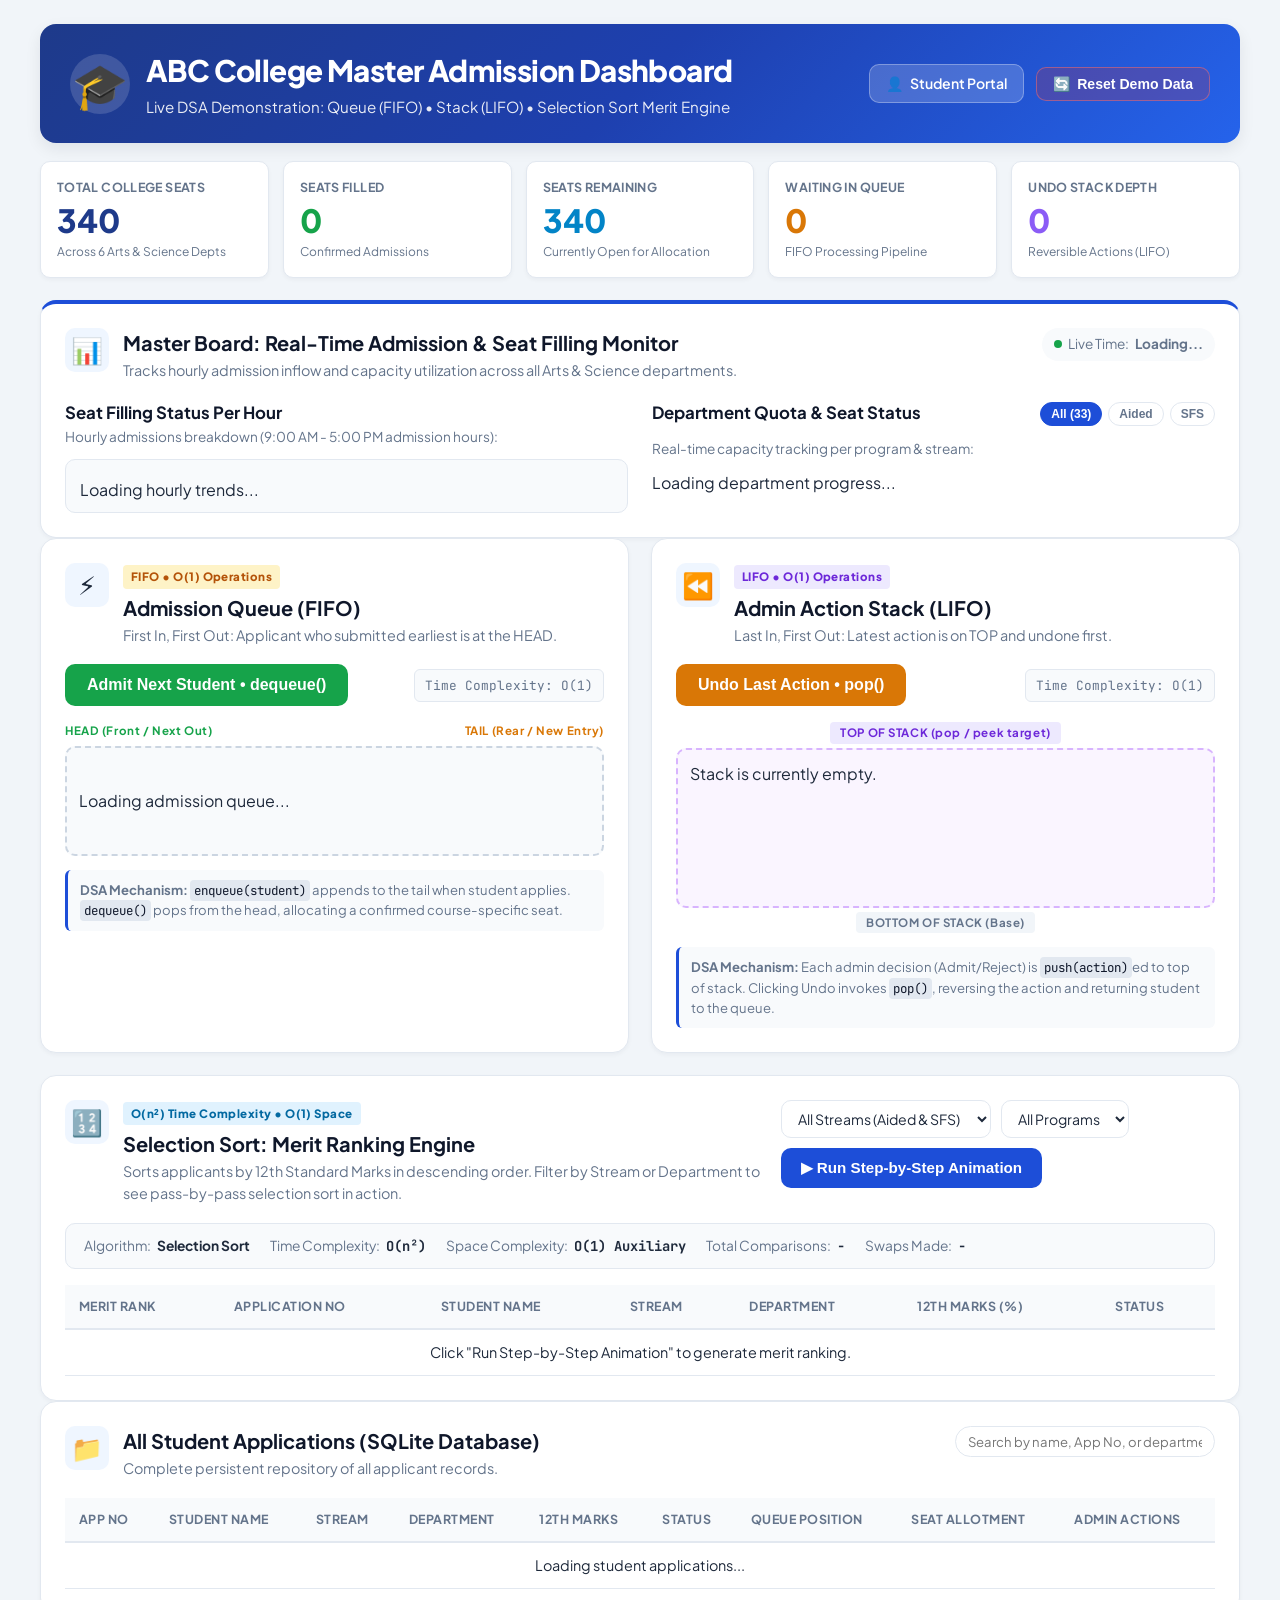
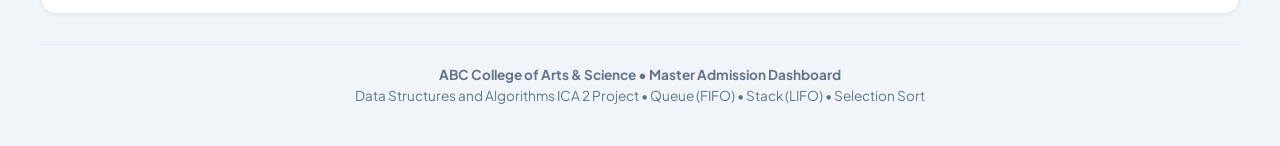
==== templates/admin.html @ ee6e38d6 "Initial commit: ABC College Online Admission System with DSA (Queue, Stack, Selection Sort)" ====
<!DOCTYPE html>
<html lang="en">
<head>
    <meta charset="UTF-8">
    <meta name="viewport" content="width=device-width, initial-scale=1.0">
    <title>ABC College of Arts & Science | Master Admission Dashboard</title>
    <link rel="stylesheet" href="/static/style.css">
    <link rel="preconnect" href="https://fonts.googleapis.com">
    <link rel="preconnect" href="https://fonts.gstatic.com" crossorigin>
    <link href="https://fonts.googleapis.com/css2?family=Plus+Jakarta+Sans:wght@400;500;600;700;800&family=JetBrains+Mono:wght@500;600&display=swap" rel="stylesheet">
</head>
<body>
    <div class="container">
        <!-- Header -->
        <header class="header">
            <div class="header-top">
                <div class="brand">
                    <span class="college-logo">🎓</span>
                    <div>
                        <h1>ABC College Master Admission Dashboard</h1>
                        <p class="subtitle">Live DSA Demonstration: Queue (FIFO) &bull; Stack (LIFO) &bull; Selection Sort Merit Engine</p>
                    </div>
                </div>
                <div class="header-badge-group">
                    <a class="nav-btn" href="/">
                        <span class="icon">👤</span> Student Portal
                    </a>
                    <button class="nav-btn btn-danger-outline" onclick="resetDemoData()">
                        <span class="icon">🔄</span> Reset Demo Data
                    </button>
                </div>
            </div>
        </header>

        <!-- KPI Metric Ribbon -->
        <section class="stats-grid dashboard-stats">
            <div class="stat-box">
                <span class="stat-label">Total College Seats</span>
                <span id="totalSeats" class="stat-number">340</span>
                <span class="stat-sub">Across 6 Arts & Science Depts</span>
            </div>

            <div class="stat-box filled-box">
                <span class="stat-label">Seats Filled</span>
                <span id="filledSeats" class="stat-number">0</span>
                <span class="stat-sub">Confirmed Admissions</span>
            </div>

            <div class="stat-box available-box">
                <span class="stat-label">Seats Remaining</span>
                <span id="availableSeats" class="stat-number">340</span>
                <span class="stat-sub">Currently Open for Allocation</span>
            </div>

            <div class="stat-box queue-box">
                <span class="stat-label">Waiting in Queue</span>
                <span id="queueSize" class="stat-number">0</span>
                <span class="stat-sub">FIFO Processing Pipeline</span>
            </div>

            <div class="stat-box stack-box">
                <span class="stat-label">Undo Stack Depth</span>
                <span id="stackSize" class="stat-number">0</span>
                <span class="stat-sub">Reversible Actions (LIFO)</span>
            </div>
        </section>

        <!-- MASTER BOARD: Real-Time Seat Monitoring -->
        <section class="card wide-card master-board-card">
            <div class="card-header">
                <div class="card-icon">📊</div>
                <div>
                    <h2>Master Board: Real-Time Admission & Seat Filling Monitor</h2>
                    <p class="small-text">
                        Tracks hourly admission inflow and capacity utilization across all Arts & Science departments.
                    </p>
                </div>
                <div class="live-clock">
                    <span class="pulse-dot"></span> Live Time: <strong id="lastUpdated">Loading...</strong>
                </div>
            </div>

            <div class="master-board-grid">
                <!-- Hourly Seat Filling Chart -->
                <div class="master-col">
                    <h3>Seat Filling Status Per Hour</h3>
                    <p class="small-subtext">Hourly admissions breakdown (9:00 AM - 5:00 PM admission hours):</p>
                    <div id="hourlyChart" class="hourly-chart-container">
                        <p class="loading-text">Loading hourly trends...</p>
                    </div>
                </div>

                <!-- Course-wise seat availability breakdown with Stream tabs -->
                <div class="master-col">
                    <div class="master-col-header">
                        <h3>Department Quota & Seat Status</h3>
                        <div class="stream-filter-pills">
                            <button class="pill-btn active" id="adminPillAll" onclick="filterMasterBoardCourses('All')">All (33)</button>
                            <button class="pill-btn" id="adminPillAided" onclick="filterMasterBoardCourses('Aided')">Aided</button>
                            <button class="pill-btn" id="adminPillSFS" onclick="filterMasterBoardCourses('SFS')">SFS</button>
                        </div>
                    </div>
                    <p class="small-subtext">Real-time capacity tracking per program & stream:</p>
                    <div id="courseBreakdown" class="course-progress-list max-h-scroll">
                        <p class="loading-text">Loading department progress...</p>
                    </div>
                </div>
            </div>
        </section>

        <!-- MAIN DSA LAB: Interactive Queue & Stack Panels -->
        <div class="admin-grid">
            <!-- DSA 1: Admission Queue (FIFO) -->
            <section class="card dsa-card queue-container-card">
                <div class="card-header">
                    <div class="card-icon queue-icon">⚡</div>
                    <div>
                        <div class="dsa-badge badge-queue">FIFO &bull; O(1) Operations</div>
                        <h2>Admission Queue (FIFO)</h2>
                        <p class="small-text">First In, First Out: Applicant who submitted earliest is at the HEAD.</p>
                    </div>
                </div>

                <div class="queue-control-bar">
                    <button class="btn btn-success btn-lg" onclick="admitNextStudent()">
                        <span>Admit Next Student &bull; dequeue()</span>
                    </button>
                    <span class="method-call">Time Complexity: O(1)</span>
                </div>

                <!-- Visual Queue Pipeline Diagram -->
                <div class="pipeline-header">
                    <span class="pipeline-tag head-tag">HEAD (Front / Next Out)</span>
                    <span class="pipeline-tag tail-tag">TAIL (Rear / New Entry)</span>
                </div>
                <div id="visualQueue" class="visual-queue-track">
                    <p class="loading-text">Loading admission queue...</p>
                </div>

                <div class="dsa-explainer">
                    <strong>DSA Mechanism:</strong>
                    <code>enqueue(student)</code> appends to the tail when student applies. 
                    <code>dequeue()</code> pops from the head, allocating a confirmed course-specific seat.
                </div>
            </section>

            <!-- DSA 2: Admin Action Stack (LIFO) -->
            <section class="card dsa-card stack-container-card">
                <div class="card-header">
                    <div class="card-icon stack-icon">⏪</div>
                    <div>
                        <div class="dsa-badge badge-stack">LIFO &bull; O(1) Operations</div>
                        <h2>Admin Action Stack (LIFO)</h2>
                        <p class="small-text">Last In, First Out: Latest action is on TOP and undone first.</p>
                    </div>
                </div>

                <div class="queue-control-bar">
                    <button class="btn btn-warning btn-lg" onclick="undoLastAction()">
                        <span>Undo Last Action &bull; pop()</span>
                    </button>
                    <span class="method-call">Time Complexity: O(1)</span>
                </div>

                <!-- Visual Stack Cards Stacked Vertically -->
                <div class="stack-shelf-header">
                    <span class="stack-marker top-marker">TOP OF STACK (pop / peek target)</span>
                </div>
                <div id="visualStack" class="visual-stack-tower">
                    <p class="empty-text">Stack is currently empty.</p>
                </div>
                <div class="stack-shelf-footer">
                    <span class="stack-marker bottom-marker">BOTTOM OF STACK (Base)</span>
                </div>

                <div class="dsa-explainer">
                    <strong>DSA Mechanism:</strong>
                    Each admin decision (Admit/Reject) is <code>push(action)</code>ed to top of stack.
                    Clicking Undo invokes <code>pop()</code>, reversing the action and returning student to the queue.
                </div>
            </section>
        </div>

        <!-- DSA 3: Selection Sort Merit Ranker -->
        <section class="card wide-card dsa-card sort-container-card">
            <div class="card-header">
                <div class="card-icon sort-icon">🔢</div>
                <div class="header-fill">
                    <div class="dsa-badge badge-sort">O(n²) Time Complexity &bull; O(1) Space</div>
                    <h2>Selection Sort: Merit Ranking Engine</h2>
                    <p class="small-text">
                        Sorts applicants by 12th Standard Marks in descending order. Filter by Stream or Department to see pass-by-pass selection sort in action.
                    </p>
                </div>
                <div class="sort-controls">
                    <select id="sortStreamFilter" onchange="handleSortFilterChange()">
                        <option value="All">All Streams (Aided & SFS)</option>
                        <option value="Aided">Government Aided Only</option>
                        <option value="SFS">Self-Financed (SFS) Only</option>
                    </select>
                    <select id="sortDeptFilter" onchange="runSelectionSort(false)">
                        <option value="All">All Programs</option>
                    </select>
                    <button class="btn btn-primary" onclick="runSelectionSort(true)">
                        <span>▶ Run Step-by-Step Animation</span>
                    </button>
                </div>
            </div>

            <!-- Algorithm Metrics Bar -->
            <div class="algo-stats-bar">
                <div class="algo-stat">
                    <span>Algorithm:</span>
                    <strong>Selection Sort</strong>
                </div>
                <div class="algo-stat">
                    <span>Time Complexity:</span>
                    <strong class="font-mono">O(n²)</strong>
                </div>
                <div class="algo-stat">
                    <span>Space Complexity:</span>
                    <strong class="font-mono">O(1) Auxiliary</strong>
                </div>
                <div class="algo-stat">
                    <span>Total Comparisons:</span>
                    <strong id="algoComparisons" class="font-mono">-</strong>
                </div>
                <div class="algo-stat">
                    <span>Swaps Made:</span>
                    <strong id="algoSwaps" class="font-mono">-</strong>
                </div>
            </div>

            <!-- Visual Animation Sandbox -->
            <div id="sortTraceContainer" class="sort-trace-box hidden">
                <div class="trace-header">
                    <div id="tracePassTitle" class="trace-title">Pass 0 / 0</div>
                    <div class="trace-nav">
                        <button class="btn-step" id="btnPrevStep" onclick="stepSort(-1)">◀ Prev Step</button>
                        <button class="btn-step" id="btnPlayPause" onclick="togglePlayTrace()">⏸ Pause</button>
                        <button class="btn-step" id="btnNextStep" onclick="stepSort(1)">Next Step ▶</button>
                    </div>
                </div>
                <p id="traceDescription" class="trace-desc">Initial state</p>
                <div id="sortVisualBars" class="sort-bars-row"></div>
            </div>

            <!-- Merit Ranks Output Table -->
            <div class="merit-table-wrapper">
                <table class="table-modern">
                    <thead>
                        <tr>
                            <th>Merit Rank</th>
                            <th>Application No</th>
                            <th>Student Name</th>
                            <th>Stream</th>
                            <th>Department</th>
                            <th>12th Marks (%)</th>
                            <th>Status</th>
                        </tr>
                    </thead>
                    <tbody id="meritTableBody">
                        <tr>
                            <td colspan="7" class="text-center">Click "Run Step-by-Step Animation" to generate merit ranking.</td>
                        </tr>
                    </tbody>
                </table>
            </div>
        </section>

        <!-- All Student Applications Database Table -->
        <section class="card wide-card">
            <div class="card-header">
                <div class="card-icon">📁</div>
                <div>
                    <h2>All Student Applications (SQLite Database)</h2>
                    <p class="small-text">Complete persistent repository of all applicant records.</p>
                </div>
                <div class="table-search-bar">
                    <input type="text" id="tableSearchInput" placeholder="Search by name, App No, or department..." oninput="filterStudentTable()">
                </div>
            </div>

            <div class="table-container">
                <table class="table-modern">
                    <thead>
                        <tr>
                            <th>App No</th>
                            <th>Student Name</th>
                            <th>Stream</th>
                            <th>Department</th>
                            <th>12th Marks</th>
                            <th>Status</th>
                            <th>Queue Position</th>
                            <th>Seat Allotment</th>
                            <th>Admin Actions</th>
                        </tr>
                    </thead>
                    <tbody id="studentTable">
                        <tr>
                            <td colspan="9" class="text-center">Loading student applications...</td>
                        </tr>
                    </tbody>
                </table>
            </div>
        </section>

        <footer class="footer">
            <p><strong>ABC College of Arts & Science &bull; Master Admission Dashboard</strong></p>
            <p>Data Structures and Algorithms ICA 2 Project &bull; Queue (FIFO) &bull; Stack (LIFO) &bull; Selection Sort</p>
        </footer>
    </div>

    <!-- Dashboard Scripts -->
    <script>
        let currentTraceSteps = [];
        let currentStepIndex = 0;
        let tracePlayTimer = null;
        let allAdminCourses = [];
        let allStudentsList = [];
        let currentMasterStream = 'All';

        document.addEventListener("DOMContentLoaded", () => {
            refreshAll();
            setInterval(refreshAll, 10000);
        });

        async function refreshAll() {
            await loadDashboard();
            await loadStudents();
        }

        async function loadDashboard() {
            try {
                const res = await fetch("/api/dashboard");
                const data = await res.json();
                if (!data.success) return;

                document.getElementById("totalSeats").textContent = data.total_seats;
                document.getElementById("filledSeats").textContent = data.filled_seats;
                document.getElementById("availableSeats").textContent = data.available_seats;
                document.getElementById("queueSize").textContent = data.queue_size;
                document.getElementById("stackSize").textContent = data.stack_size;
                document.getElementById("lastUpdated").textContent = data.time;

                allAdminCourses = data.courses;
                populateAdminSortCourses();
                renderHourlyChart(data.hourly_stats);
                renderCourseBreakdown(data.courses);
                renderVisualQueue(data.queue_items);
                renderVisualStack(data.recent_actions);
            } catch (err) {
                console.error("Dashboard error:", err);
            }
        }

        function populateAdminSortCourses() {
            const streamVal = document.getElementById("sortStreamFilter").value;
            const deptSelect = document.getElementById("sortDeptFilter");
            const currentSelected = deptSelect.value;

            let filtered = allAdminCourses;
            if (streamVal !== "All") {
                filtered = allAdminCourses.filter(c => c.stream === streamVal);
            }

            let html = '<option value="All">All Programs in ' + (streamVal === 'All' ? 'College' : streamVal) + '</option>';
            filtered.forEach(c => {
                html += `<option value="${c.name}">${c.name} (${c.stream})</option>`;
            });
            deptSelect.innerHTML = html;
            if (currentSelected && filtered.some(c => c.name === currentSelected)) {
                deptSelect.value = currentSelected;
            }
        }

        function handleSortFilterChange() {
            populateAdminSortCourses();
            runSelectionSort(false);
        }

        function filterMasterBoardCourses(stream) {
            currentMasterStream = stream;
            document.querySelectorAll(".stream-filter-pills .pill-btn").forEach(btn => btn.classList.remove("active"));
            if (stream === 'All') document.getElementById("adminPillAll").classList.add("active");
            if (stream === 'Aided') document.getElementById("adminPillAided").classList.add("active");
            if (stream === 'SFS') document.getElementById("adminPillSFS").classList.add("active");

            renderCourseBreakdown(allAdminCourses);
        }

        function renderHourlyChart(hourlyStats) {
            const container = document.getElementById("hourlyChart");
            if (!container) return;

            if (!hourlyStats || hourlyStats.length === 0) {
                container.innerHTML = `<p class="empty-text">No admission activity recorded yet today.</p>`;
                return;
            }

            const maxVal = Math.max(...hourlyStats.map(h => h.count), 5);

            container.innerHTML = `
                <div class="hourly-bars-group">
                    ${hourlyStats.map(h => {
                        const pct = Math.max(8, (h.count / maxVal) * 100);
                        return `
                            <div class="hourly-bar-col">
                                <span class="bar-count">${h.count}</span>
                                <div class="bar-track">
                                    <div class="bar-fill" style="height: ${pct}%;"></div>
                                </div>
                                <span class="bar-label">${h.hour}</span>
                            </div>
                        `;
                    }).join("")}
                </div>
            `;
        }

        function renderCourseBreakdown(courses) {
            const container = document.getElementById("courseBreakdown");
            if (!container || !courses) return;

            let filtered = courses;
            if (currentMasterStream !== 'All') {
                filtered = courses.filter(c => c.stream === currentMasterStream);
            }

            container.innerHTML = filtered.map(c => `
                <div class="course-progress-item">
                    <div class="cp-title-row">
                        <span class="cp-name">
                            <span class="stream-tag stream-${c.stream.toLowerCase()}">${c.stream}</span>
                            <strong>${c.name}</strong> 
                            <small class="text-muted">(${c.category})</small>
                        </span>
                        <span class="cp-seats"><strong>${c.filled_seats}</strong> / ${c.total_seats} filled (${c.available_seats} remaining)</span>
                    </div>
                    <div class="cp-bar-track">
                        <div class="cp-bar-fill" style="width: ${c.fill_percentage}%;"></div>
                    </div>
                </div>
            `).join("");
        }

        function renderVisualQueue(queueItems) {
            const container = document.getElementById("visualQueue");
            if (!container) return;

            if (!queueItems || queueItems.length === 0) {
                container.innerHTML = `
                    <div class="queue-empty-box">
                        <span class="icon">✨</span>
                        <p>Admission Queue is empty! All submitted applications have been processed.</p>
                    </div>
                `;
                return;
            }

            container.innerHTML = queueItems.map((s, idx) => {
                const isHead = idx === 0;
                return `
                    <div class="queue-node ${isHead ? 'is-head-node' : ''}">
                        ${isHead ? '<div class="head-marker">NEXT OUT</div>' : ''}
                        <div class="q-pos">#${idx + 1}</div>
                        <div class="q-info">
                            <span class="app-code">${s.app_no || ('ID #' + s.id)}</span>
                            <strong>${s.name}</strong>
                            <small><span class="stream-tag stream-${(s.stream || 'aided').toLowerCase()}">${s.stream || 'Aided'}</span> ${s.department}</small>
                            <span class="q-marks">${s.marks}%</span>
                        </div>
                    </div>
                `;
            }).join("");
        }

        function renderVisualStack(stackActions) {
            const container = document.getElementById("visualStack");
            if (!container) return;

            if (!stackActions || stackActions.length === 0) {
                container.innerHTML = `<p class="empty-text">No actions in the stack yet. Admissions or rejections will appear here.</p>`;
                return;
            }

            container.innerHTML = stackActions.map((act, idx) => {
                const isTop = idx === 0;
                return `
                    <div class="stack-plate ${act.type.toLowerCase()} ${isTop ? 'is-top-plate' : ''}">
                        ${isTop ? '<span class="top-tag">TOP</span>' : ''}
                        <div class="plate-main">
                            <span class="plate-type badge badge-${act.type === 'ADMIT' ? 'admitted' : 'rejected'}">${act.type}</span>
                            <div>
                                <strong>${act.student_name || 'Student #' + act.student_id}</strong>
                                <small class="text-muted">(${act.app_no || '#' + act.student_id})</small>
                            </div>
                            ${act.seat_number ? `<span class="plate-seat">Seat ${act.seat_number}</span>` : ''}
                        </div>
                        <small class="plate-time">${act.timestamp}</small>
                    </div>
                `;
            }).join("");
        }

        async function loadStudents() {
            try {
                const res = await fetch("/api/students");
                const data = await res.json();
                if (data.success) {
                    allStudentsList = data.students;
                    renderStudentTableRows(allStudentsList);
                }
            } catch (err) {
                console.error("Load students error:", err);
            }
        }

        function renderStudentTableRows(students) {
            const tableBody = document.getElementById("studentTable");
            if (!students || students.length === 0) {
                tableBody.innerHTML = `<tr><td colspan="9" class="text-center">No student applications found.</td></tr>`;
                return;
            }

            tableBody.innerHTML = students.map(s => `
                <tr>
                    <td><strong class="font-mono">${s.app_no || ('#' + s.id)}</strong></td>
                    <td><strong>${s.name}</strong></td>
                    <td><span class="stream-tag stream-${(s.stream || 'aided').toLowerCase()}">${s.stream || 'Aided'}</span></td>
                    <td>${s.department}</td>
                    <td><strong class="marks-text">${s.marks}%</strong></td>
                    <td><span class="badge badge-${s.status}">${s.status.toUpperCase()}</span></td>
                    <td>${s.status === 'pending' ? '#' + s.queue_position : '-'}</td>
                    <td>${s.seat_number ? '<span class="seat-badge">' + s.seat_number + '</span>' : '<span class="text-muted">-</span>'}</td>
                    <td>
                        ${s.status === 'pending' ? `
                            <button class="btn-action btn-danger" onclick="rejectStudent(${s.id})">Reject</button>
                        ` : `<span class="text-muted">Processed</span>`}
                    </td>
                </tr>
            `).join("");
        }

        function filterStudentTable() {
            const term = document.getElementById("tableSearchInput").value.trim().toLowerCase();
            if (!term) {
                renderStudentTableRows(allStudentsList);
                return;
            }
            const filtered = allStudentsList.filter(s => 
                (s.name && s.name.toLowerCase().includes(term)) ||
                (s.app_no && s.app_no.toLowerCase().includes(term)) ||
                (s.department && s.department.toLowerCase().includes(term)) ||
                (s.stream && s.stream.toLowerCase().includes(term))
            );
            renderStudentTableRows(filtered);
        }

        async function admitNextStudent() {
            try {
                const res = await fetch("/api/admit-next", { method: "POST" });
                const result = await res.json();

                if (result.success) {
                    alert(`✅ ${result.message}\nAllotted Seat Number: ${result.seat_number}`);
                    refreshAll();
                } else {
                    alert(`⚠️ ${result.error}`);
                }
            } catch (err) {
                alert("Could not process admission.");
            }
        }

        async function rejectStudent(studentId) {
            if (!confirm(`Are you sure you want to reject Application #${studentId}? This action can be undone via Stack pop().`)) return;

            try {
                const res = await fetch(`/api/reject/${studentId}`, { method: "POST" });
                const result = await res.json();

                if (result.success) {
                    alert(result.message);
                    refreshAll();
                } else {
                    alert(result.error);
                }
            } catch (err) {
                alert("Error rejecting student.");
            }
        }

        async function undoLastAction() {
            try {
                const res = await fetch("/api/undo", { method: "POST" });
                const result = await res.json();

                if (result.success) {
                    alert(`↩️ ${result.message}`);
                    refreshAll();
                } else {
                    alert(`⚠️ ${result.error}`);
                }
            } catch (err) {
                alert("Error executing undo.");
            }
        }

        // Selection Sort Merit Ranking Execution with Stream + Dept filter
        async function runSelectionSort(startAnimation) {
            const streamVal = document.getElementById("sortStreamFilter").value;
            const deptVal = document.getElementById("sortDeptFilter").value;
            const container = document.getElementById("sortTraceContainer");
            
            try {
                const url = `/api/merit-sort?department=${encodeURIComponent(deptVal)}&stream=${encodeURIComponent(streamVal)}`;
                const res = await fetch(url);
                const data = await res.json();

                if (!data.success) return;

                document.getElementById("algoComparisons").textContent = data.total_comparisons;
                document.getElementById("algoSwaps").textContent = data.total_swaps;

                // Render Final Merit Table
                const meritTbody = document.getElementById("meritTableBody");
                meritTbody.innerHTML = data.sorted_students.map(s => `
                    <tr class="merit-row">
                        <td><span class="merit-badge">Rank #${s.merit_rank}</span></td>
                        <td><span class="font-mono">${s.app_no || ('#' + s.id)}</span></td>
                        <td><strong>${s.name}</strong></td>
                        <td><span class="stream-tag stream-${(s.stream || 'aided').toLowerCase()}">${s.stream || 'Aided'}</span></td>
                        <td>${s.department}</td>
                        <td><strong class="marks-text">${s.marks}%</strong></td>
                        <td><span class="badge badge-${s.status}">${s.status.toUpperCase()}</span></td>
                    </tr>
                `).join("");

                if (startAnimation && data.trace_steps.length > 0) {
                    container.classList.remove("hidden");
                    currentTraceSteps = data.trace_steps;
                    currentStepIndex = 0;
                    renderStep(currentStepIndex);
                    startPlayTrace();
                }
            } catch (err) {
                console.error("Sort error:", err);
            }
        }

        function renderStep(idx) {
            if (idx < 0 || idx >= currentTraceSteps.length) return;
            const step = currentTraceSteps[idx];

            document.getElementById("tracePassTitle").textContent = `Pass ${step.pass_num} (Step ${idx + 1} of ${currentTraceSteps.length})`;
            document.getElementById("traceDescription").textContent = step.description;

            const barsBox = document.getElementById("sortVisualBars");
            barsBox.innerHTML = step.array_state.map((s, itemIdx) => {
                let barClass = "";
                if (itemIdx === step.selected_index) barClass = "bar-selected";
                else if (itemIdx === step.compared_index) barClass = "bar-comparing";
                else if (itemIdx < step.pass_num - 1) barClass = "bar-sorted";

                return `
                    <div class="sort-bar-card ${barClass}">
                        <div class="bar-mark-val">${s.marks}%</div>
                        <div class="bar-stem" style="height: ${Math.max(20, (s.marks / 100) * 80)}px;"></div>
                        <div class="bar-name">${s.name.split(" ")[0]}</div>
                        <div class="bar-rank-tag">#${itemIdx + 1}</div>
                    </div>
                `;
            }).join("");
        }

        function stepSort(delta) {
            stopPlayTrace();
            const nextIdx = currentStepIndex + delta;
            if (nextIdx >= 0 && nextIdx < currentTraceSteps.length) {
                currentStepIndex = nextIdx;
                renderStep(currentStepIndex);
            }
        }

        function togglePlayTrace() {
            if (tracePlayTimer) {
                stopPlayTrace();
            } else {
                startPlayTrace();
            }
        }

        function startPlayTrace() {
            const btn = document.getElementById("btnPlayPause");
            btn.textContent = "⏸ Pause";
            clearInterval(tracePlayTimer);
            tracePlayTimer = setInterval(() => {
                if (currentStepIndex < currentTraceSteps.length - 1) {
                    currentStepIndex++;
                    renderStep(currentStepIndex);
                } else {
                    stopPlayTrace();
                }
            }, 1200);
        }

        function stopPlayTrace() {
            clearInterval(tracePlayTimer);
            tracePlayTimer = null;
            const btn = document.getElementById("btnPlayPause");
            if (btn) btn.textContent = "▶ Play";
        }

        async function resetDemoData() {
            if (!confirm("Reset database to initial demo state with fresh applicants and empty stack?")) return;
            try {
                const res = await fetch("/api/reset-demo", { method: "POST" });
                const data = await res.json();
                if (data.success) {
                    alert("Database reset successfully!");
                    refreshAll();
                    runSelectionSort(false);
                }
            } catch (err) {
                alert("Reset error.");
            }
        }

        // Initialize sort table without animation
        runSelectionSort(false);
    </script>
</body>
</html>
---- static/style.css ----
/* ==========================================================================
   ABC COLLEGE OF ARTS & SCIENCE - DSA ONLINE ADMISSION SYSTEM STYLES
   ========================================================================== */

:root {
    --primary: #1d4ed8;
    --primary-dark: #1e3a8a;
    --primary-light: #eff6ff;
    --primary-border: #bfdbfe;
    --accent: #0284c7;
    --success: #16a34a;
    --success-bg: #dcfce7;
    --warning: #d97706;
    --warning-bg: #fef3c7;
    --danger: #dc2626;
    --danger-bg: #fee2e2;
    --neutral-dark: #0f172a;
    --neutral-text: #1e293b;
    --neutral-muted: #64748b;
    --neutral-bg: #f8fafc;
    --card-bg: #ffffff;
    --border-color: #e2e8f0;
    --radius-sm: 6px;
    --radius-md: 10px;
    --radius-lg: 16px;
    --shadow-sm: 0 2px 4px rgba(15, 23, 42, 0.04);
    --shadow-md: 0 6px 16px rgba(15, 23, 42, 0.08);
    --shadow-lg: 0 12px 28px rgba(15, 23, 42, 0.12);
}

* {
    box-sizing: border-box;
    margin: 0;
    padding: 0;
}

body {
    font-family: 'Plus Jakarta Sans', system-ui, -apple-system, BlinkMacSystemFont, 'Segoe UI', Roboto, sans-serif;
    background-color: #f1f5f9;
    color: var(--neutral-text);
    line-height: 1.5;
    -webkit-font-smoothing: antialiased;
}

.container {
    width: min(1200px, 94%);
    margin: 0 auto;
    padding: 24px 0 40px;
}

/* Typography & Utilities */
.font-mono {
    font-family: 'JetBrains Mono', monospace;
}

.text-center {
    text-align: center;
}

.text-muted {
    color: var(--neutral-muted);
}

.hidden {
    display: none !important;
}

.small-text {
    color: var(--neutral-muted);
    font-size: 0.9rem;
    margin-top: 2px;
}

.small-subtext {
    color: var(--neutral-muted);
    font-size: 0.85rem;
    margin-bottom: 12px;
}

.req {
    color: var(--danger);
}

/* Header */
.header {
    background: linear-gradient(135deg, #1e3a8a 0%, #1e40af 50%, #2563eb 100%);
    color: white;
    border-radius: var(--radius-lg);
    padding: 24px 30px;
    margin-bottom: 18px;
    box-shadow: var(--shadow-md);
}

.header-top {
    display: flex;
    justify-content: space-between;
    align-items: center;
    flex-wrap: wrap;
    gap: 16px;
}

.brand {
    display: flex;
    align-items: center;
    gap: 16px;
}

.college-logo {
    font-size: 2.8rem;
    background: rgba(255, 255, 255, 0.15);
    border-radius: 50%;
    width: 60px;
    height: 60px;
    display: flex;
    align-items: center;
    justify-content: center;
}

.header h1 {
    font-size: clamp(1.4rem, 2.5vw, 1.85rem);
    font-weight: 800;
    letter-spacing: -0.02em;
    margin-bottom: 4px;
}

.subtitle {
    opacity: 0.9;
    font-size: 0.95rem;
}

.header-badge-group {
    display: flex;
    align-items: center;
    gap: 12px;
}

.nav-btn {
    display: inline-flex;
    align-items: center;
    gap: 6px;
    background: rgba(255, 255, 255, 0.18);
    color: white;
    padding: 8px 16px;
    border-radius: var(--radius-md);
    font-weight: 600;
    font-size: 0.88rem;
    text-decoration: none;
    border: 1px solid rgba(255, 255, 255, 0.3);
    transition: all 0.2s;
    cursor: pointer;
}

.nav-btn:hover {
    background: rgba(255, 255, 255, 0.28);
    transform: translateY(-1px);
}

.btn-danger-outline {
    background: rgba(220, 38, 38, 0.2);
    border-color: rgba(248, 113, 113, 0.5);
}

.btn-danger-outline:hover {
    background: rgba(220, 38, 38, 0.4);
}

/* DSA Architecture Banner Ribbon */
.dsa-ribbon {
    display: grid;
    grid-template-columns: repeat(auto-fit, minmax(280px, 1fr));
    gap: 12px;
    margin-bottom: 24px;
}

.ribbon-pill {
    background: white;
    padding: 10px 16px;
    border-radius: var(--radius-md);
    box-shadow: var(--shadow-sm);
    display: flex;
    align-items: center;
    gap: 10px;
    font-size: 0.86rem;
    color: var(--neutral-text);
    border-left: 4px solid var(--primary);
}

.dsa-tag {
    font-size: 0.72rem;
    font-weight: 800;
    background: var(--primary-light);
    color: var(--primary);
    padding: 3px 8px;
    border-radius: 4px;
    letter-spacing: 0.04em;
}

/* Grids */
.student-grid,
.admin-grid {
    display: grid;
    grid-template-columns: repeat(2, minmax(0, 1fr));
    gap: 22px;
    margin-bottom: 22px;
}

.card {
    background: var(--card-bg);
    border-radius: var(--radius-lg);
    padding: 24px;
    box-shadow: var(--shadow-sm);
    border: 1px solid var(--border-color);
}

.wide-card {
    grid-column: 1 / -1;
}

.card-header {
    display: flex;
    align-items: flex-start;
    gap: 14px;
    margin-bottom: 18px;
}

.card-icon {
    font-size: 1.6rem;
    background: var(--primary-light);
    width: 44px;
    height: 44px;
    border-radius: var(--radius-md);
    display: flex;
    align-items: center;
    justify-content: center;
    flex-shrink: 0;
}

.card-header h2 {
    font-size: 1.25rem;
    font-weight: 700;
    color: var(--neutral-dark);
}

/* Stats Ribbon */
.dashboard-stats {
    display: grid;
    grid-template-columns: repeat(5, minmax(0, 1fr));
    gap: 14px;
    margin-bottom: 22px;
}

.stat-box {
    background: white;
    border-radius: var(--radius-md);
    padding: 16px;
    border: 1px solid var(--border-color);
    box-shadow: var(--shadow-sm);
    display: flex;
    flex-direction: column;
}

.stat-label {
    font-size: 0.78rem;
    font-weight: 700;
    text-transform: uppercase;
    color: var(--neutral-muted);
    letter-spacing: 0.03em;
}

.stat-number {
    font-size: 2rem;
    font-weight: 800;
    color: var(--primary-dark);
    line-height: 1.2;
    margin: 4px 0;
}

.stat-sub {
    font-size: 0.75rem;
    color: var(--neutral-muted);
}

.filled-box .stat-number { color: var(--success); }
.available-box .stat-number { color: var(--accent); }
.queue-box .stat-number { color: var(--warning); }
.stack-box .stat-number { color: #8b5cf6; }

/* Master Board */
.master-board-card {
    background: #ffffff;
    border-top: 4px solid var(--primary);
}

.live-clock {
    margin-left: auto;
    font-size: 0.85rem;
    color: var(--neutral-muted);
    background: var(--neutral-bg);
    padding: 6px 12px;
    border-radius: 20px;
    display: flex;
    align-items: center;
    gap: 6px;
}

.pulse-dot {
    width: 8px;
    height: 8px;
    background: var(--success);
    border-radius: 50%;
    animation: pulse 1.8s infinite;
}

@keyframes pulse {
    0% { transform: scale(0.95); box-shadow: 0 0 0 0 rgba(22, 163, 74, 0.7); }
    70% { transform: scale(1); box-shadow: 0 0 0 8px rgba(22, 163, 74, 0); }
    100% { transform: scale(0.95); box-shadow: 0 0 0 0 rgba(22, 163, 74, 0); }
}

.master-board-grid {
    display: grid;
    grid-template-columns: 1fr 1fr;
    gap: 24px;
    margin-top: 10px;
}

.master-col h3 {
    font-size: 1.05rem;
    font-weight: 700;
    color: var(--neutral-dark);
    margin-bottom: 2px;
}

/* Hourly Admissions Chart */
.hourly-chart-container {
    background: var(--neutral-bg);
    border-radius: var(--radius-md);
    padding: 18px 14px 10px;
    border: 1px solid var(--border-color);
}

.hourly-bars-group {
    display: flex;
    justify-content: space-between;
    align-items: flex-end;
    height: 140px;
    gap: 6px;
    padding-top: 20px;
}

.hourly-bar-col {
    display: flex;
    flex-direction: column;
    align-items: center;
    flex: 1;
    height: 100%;
    justify-content: flex-end;
}

.bar-count {
    font-size: 0.75rem;
    font-weight: 700;
    color: var(--primary-dark);
    margin-bottom: 4px;
}

.bar-track {
    width: 100%;
    max-width: 28px;
    height: 90px;
    background: #e2e8f0;
    border-radius: 4px 4px 0 0;
    display: flex;
    align-items: flex-end;
}

.bar-fill {
    width: 100%;
    background: linear-gradient(180deg, #3b82f6 0%, #1d4ed8 100%);
    border-radius: 4px 4px 0 0;
    transition: height 0.5s ease;
}

.bar-label {
    font-size: 0.72rem;
    color: var(--neutral-muted);
    margin-top: 6px;
    font-weight: 500;
}

/* Department Quota Progress Bars */
.course-progress-list {
    display: flex;
    flex-direction: column;
    gap: 12px;
}

.course-progress-item {
    background: var(--neutral-bg);
    padding: 10px 14px;
    border-radius: var(--radius-sm);
    border: 1px solid var(--border-color);
}

.cp-title-row {
    display: flex;
    justify-content: space-between;
    font-size: 0.88rem;
    margin-bottom: 6px;
}

.cp-name {
    font-weight: 600;
    color: var(--neutral-dark);
}

.cp-seats {
    font-size: 0.82rem;
    color: var(--neutral-muted);
}

.cp-bar-track {
    height: 7px;
    background: #e2e8f0;
    border-radius: 10px;
    overflow: hidden;
}

.cp-bar-fill {
    height: 100%;
    background: linear-gradient(90deg, #10b981, #059669);
    border-radius: 10px;
    transition: width 0.4s ease;
}

/* DSA Visualizer Cards */
.dsa-badge {
    display: inline-block;
    font-size: 0.72rem;
    font-weight: 800;
    padding: 3px 8px;
    border-radius: 4px;
    margin-bottom: 4px;
    letter-spacing: 0.04em;
}

.badge-queue {
    background: #fef3c7;
    color: #b45309;
}

.badge-stack {
    background: #ede9fe;
    color: #6d28d9;
}

.badge-sort {
    background: #e0f2fe;
    color: #0369a1;
}

.queue-control-bar {
    display: flex;
    align-items: center;
    justify-content: space-between;
    margin-bottom: 16px;
    flex-wrap: wrap;
    gap: 10px;
}

.method-call {
    font-size: 0.8rem;
    font-family: 'JetBrains Mono', monospace;
    color: var(--neutral-muted);
    background: var(--neutral-bg);
    padding: 6px 10px;
    border-radius: var(--radius-sm);
    border: 1px solid var(--border-color);
}

/* Visual Queue Pipeline (FIFO) */
.pipeline-header {
    display: flex;
    justify-content: space-between;
    font-size: 0.72rem;
    font-weight: 700;
    letter-spacing: 0.05em;
    margin-bottom: 6px;
}

.head-tag {
    color: var(--success);
}

.tail-tag {
    color: var(--warning);
}

.visual-queue-track {
    display: flex;
    gap: 10px;
    padding: 16px 12px;
    background: #f8fafc;
    border: 2px dashed #cbd5e1;
    border-radius: var(--radius-md);
    min-height: 110px;
    overflow-x: auto;
    align-items: center;
}

.queue-node {
    background: white;
    border: 1px solid #cbd5e1;
    border-radius: var(--radius-md);
    padding: 10px 14px;
    min-width: 140px;
    box-shadow: var(--shadow-sm);
    position: relative;
    flex-shrink: 0;
    border-left: 4px solid #3b82f6;
    animation: slideIn 0.3s ease;
}

.queue-node.is-head-node {
    border-left: 4px solid var(--success);
    background: #f0fdf4;
}

.head-marker {
    position: absolute;
    top: -9px;
    left: 8px;
    background: var(--success);
    color: white;
    font-size: 0.62rem;
    font-weight: 800;
    padding: 1px 6px;
    border-radius: 4px;
}

.q-pos {
    font-size: 0.75rem;
    font-weight: 700;
    color: var(--neutral-muted);
}

.q-info strong {
    display: block;
    font-size: 0.88rem;
    color: var(--neutral-dark);
    white-space: nowrap;
}

.q-info small {
    display: block;
    color: var(--neutral-muted);
    font-size: 0.76rem;
    white-space: nowrap;
}

.q-marks {
    display: inline-block;
    margin-top: 4px;
    font-size: 0.75rem;
    font-weight: 700;
    color: var(--primary);
    background: var(--primary-light);
    padding: 1px 6px;
    border-radius: 4px;
}

.queue-empty-box {
    width: 100%;
    text-align: center;
    color: var(--neutral-muted);
    font-size: 0.88rem;
}

.queue-empty-box .icon {
    font-size: 1.5rem;
    display: block;
    margin-bottom: 4px;
}

/* Visual Stack Tower (LIFO) */
.stack-shelf-header,
.stack-shelf-footer {
    display: flex;
    justify-content: center;
    margin: 4px 0;
}

.stack-marker {
    font-size: 0.72rem;
    font-weight: 700;
    letter-spacing: 0.05em;
    padding: 2px 10px;
    border-radius: 4px;
}

.top-marker {
    background: #ede9fe;
    color: #6d28d9;
}

.bottom-marker {
    background: #f1f5f9;
    color: var(--neutral-muted);
}

.visual-stack-tower {
    display: flex;
    flex-direction: column;
    gap: 8px;
    padding: 12px;
    background: #faf5ff;
    border: 2px dashed #d8b4fe;
    border-radius: var(--radius-md);
    min-height: 160px;
    max-height: 250px;
    overflow-y: auto;
}

.stack-plate {
    background: white;
    border-radius: var(--radius-sm);
    padding: 8px 12px;
    display: flex;
    justify-content: space-between;
    align-items: center;
    box-shadow: var(--shadow-sm);
    border-left: 4px solid #8b5cf6;
    animation: dropDown 0.3s ease;
    position: relative;
}

.stack-plate.is-top-plate {
    border-left: 4px solid #6d28d9;
    box-shadow: 0 0 0 2px #c4b5fd;
}

.top-tag {
    position: absolute;
    top: -8px;
    right: 12px;
    background: #6d28d9;
    color: white;
    font-size: 0.62rem;
    font-weight: 800;
    padding: 1px 6px;
    border-radius: 4px;
}

.plate-main {
    display: flex;
    align-items: center;
    gap: 8px;
    font-size: 0.85rem;
}

.plate-seat {
    font-size: 0.75rem;
    font-weight: 700;
    color: var(--success);
    background: var(--success-bg);
    padding: 1px 6px;
    border-radius: 4px;
}

.plate-time {
    font-size: 0.72rem;
    color: var(--neutral-muted);
}

.dsa-explainer {
    margin-top: 14px;
    font-size: 0.82rem;
    color: var(--neutral-muted);
    background: var(--neutral-bg);
    padding: 10px 12px;
    border-radius: var(--radius-sm);
    border-left: 3px solid var(--primary);
}

.dsa-explainer code {
    background: #e2e8f0;
    padding: 2px 4px;
    border-radius: 4px;
    color: var(--neutral-dark);
    font-family: 'JetBrains Mono', monospace;
    font-size: 0.78rem;
}

/* DSA 3: Selection Sort Sandbox */
.sort-controls {
    display: flex;
    align-items: center;
    gap: 10px;
    margin-left: auto;
    flex-wrap: wrap;
}

.sort-controls select {
    width: auto;
    padding: 8px 12px;
    font-size: 0.88rem;
}

.algo-stats-bar {
    display: flex;
    background: var(--neutral-bg);
    border: 1px solid var(--border-color);
    border-radius: var(--radius-md);
    padding: 12px 18px;
    margin-bottom: 16px;
    flex-wrap: wrap;
    gap: 20px;
}

.algo-stat {
    display: flex;
    align-items: center;
    gap: 6px;
    font-size: 0.86rem;
}

.algo-stat span {
    color: var(--neutral-muted);
}

.sort-trace-box {
    background: #0f172a;
    color: white;
    border-radius: var(--radius-md);
    padding: 18px;
    margin-bottom: 20px;
}

.trace-header {
    display: flex;
    justify-content: space-between;
    align-items: center;
    margin-bottom: 10px;
}

.trace-title {
    font-size: 1rem;
    font-weight: 700;
    color: #38bdf8;
    font-family: 'JetBrains Mono', monospace;
}

.trace-nav {
    display: flex;
    gap: 8px;
}

.btn-step {
    background: #334155;
    color: white;
    border: none;
    padding: 5px 12px;
    border-radius: var(--radius-sm);
    font-size: 0.8rem;
    font-weight: 600;
    cursor: pointer;
    transition: background 0.2s;
}

.btn-step:hover {
    background: #475569;
}

.trace-desc {
    font-size: 0.88rem;
    color: #94a3b8;
    margin-bottom: 16px;
    min-height: 22px;
}

.sort-bars-row {
    display: flex;
    align-items: flex-end;
    gap: 12px;
    min-height: 120px;
    overflow-x: auto;
    padding: 10px 4px;
}

.sort-bar-card {
    display: flex;
    flex-direction: column;
    align-items: center;
    flex: 1;
    min-width: 60px;
    transition: all 0.3s ease;
}

.bar-mark-val {
    font-size: 0.75rem;
    font-weight: 700;
    font-family: 'JetBrains Mono', monospace;
    margin-bottom: 4px;
    color: #e2e8f0;
}

.bar-stem {
    width: 32px;
    background: #475569;
    border-radius: 4px 4px 0 0;
    transition: height 0.4s ease, background-color 0.3s ease;
}

.bar-name {
    font-size: 0.72rem;
    margin-top: 6px;
    color: #94a3b8;
    white-space: nowrap;
}

.bar-rank-tag {
    font-size: 0.65rem;
    color: #64748b;
    font-family: 'JetBrains Mono', monospace;
}

/* Sort Bar States */
.sort-bar-card.bar-selected .bar-stem {
    background: #38bdf8 !important;
    box-shadow: 0 0 10px rgba(56, 189, 248, 0.7);
}
.sort-bar-card.bar-selected .bar-mark-val {
    color: #38bdf8;
}

.sort-bar-card.bar-comparing .bar-stem {
    background: #f59e0b !important;
}

.sort-bar-card.bar-sorted .bar-stem {
    background: #22c55e !important;
}

/* Forms & Inputs */
.form-row {
    display: grid;
    grid-template-columns: 1fr 1fr;
    gap: 14px;
}

.form-group {
    margin-bottom: 14px;
}

label {
    display: block;
    font-weight: 600;
    font-size: 0.88rem;
    margin-bottom: 5px;
    color: var(--neutral-dark);
}

input,
select {
    width: 100%;
    border: 1px solid var(--border-color);
    border-radius: var(--radius-md);
    padding: 10px 14px;
    font-size: 0.95rem;
    color: var(--neutral-text);
    background: white;
    font-family: inherit;
    transition: border-color 0.2s, box-shadow 0.2s;
}

input:focus,
select:focus {
    outline: none;
    border-color: var(--primary);
    box-shadow: 0 0 0 3px var(--primary-border);
}

.input-with-suffix {
    position: relative;
    display: flex;
    align-items: center;
}

.input-suffix {
    position: absolute;
    right: 14px;
    font-weight: 700;
    color: var(--neutral-muted);
}

.hint-text {
    font-size: 0.75rem;
    color: var(--neutral-muted);
    margin-top: 4px;
    display: block;
}

/* Buttons */
.btn {
    border: none;
    border-radius: var(--radius-md);
    font-weight: 700;
    font-size: 0.95rem;
    cursor: pointer;
    transition: all 0.2s ease;
    display: inline-flex;
    align-items: center;
    justify-content: center;
    gap: 8px;
    padding: 11px 20px;
    text-decoration: none;
}

.btn-block {
    width: 100%;
    margin-top: 10px;
}

.btn-lg {
    padding: 12px 22px;
    font-size: 1rem;
}

.btn-primary {
    background: var(--primary);
    color: white;
}

.btn-primary:hover {
    background: #1e40af;
}

.btn-secondary {
    background: var(--neutral-dark);
    color: white;
}

.btn-secondary:hover {
    background: #1e293b;
}

.btn-success {
    background: var(--success);
    color: white;
}

.btn-success:hover {
    background: #15803d;
}

.btn-warning {
    background: var(--warning);
    color: white;
}

.btn-warning:hover {
    background: #b45309;
}

.btn-danger {
    background: var(--danger);
    color: white;
}

.btn-action {
    border: none;
    padding: 5px 12px;
    border-radius: var(--radius-sm);
    font-size: 0.78rem;
    font-weight: 700;
    cursor: pointer;
    transition: opacity 0.2s;
}

.btn-action:hover {
    opacity: 0.85;
}

/* Alerts */
.alert {
    padding: 12px 16px;
    border-radius: var(--radius-md);
    margin-bottom: 16px;
    font-size: 0.9rem;
}

.alert-success {
    background: var(--success-bg);
    color: #166534;
    border: 1px solid #bbf7d0;
}

.alert-danger {
    background: var(--danger-bg);
    color: #991b1b;
    border: 1px solid #fecaca;
}

.alert-warning {
    background: var(--warning-bg);
    color: #92400e;
    border: 1px solid #fde68a;
}

/* Receipt Box */
.receipt-box {
    margin-top: 20px;
    background: #f0fdf4;
    border: 2px solid #86efac;
    border-radius: var(--radius-lg);
    padding: 20px;
    animation: fadeIn 0.4s ease;
}

.receipt-header {
    display: flex;
    align-items: center;
    gap: 10px;
    margin-bottom: 14px;
    color: #166534;
}

.receipt-header h3 {
    font-size: 1.1rem;
    font-weight: 700;
}

.receipt-details {
    display: grid;
    grid-template-columns: 1fr 1fr;
    gap: 12px;
    background: white;
    padding: 14px;
    border-radius: var(--radius-md);
    margin-bottom: 12px;
}

.receipt-item {
    font-size: 0.88rem;
}

.receipt-item span {
    display: block;
    color: var(--neutral-muted);
    font-size: 0.78rem;
}

.receipt-item.highlight strong {
    font-size: 1.3rem;
    color: var(--primary);
    font-family: 'JetBrains Mono', monospace;
}

.receipt-note {
    font-size: 0.82rem;
    color: #15803d;
}

/* Student Portal Status Search */
.status-search-box {
    margin-bottom: 18px;
}

.search-input-wrap {
    display: flex;
    gap: 10px;
}

.status-empty-state {
    text-align: center;
    padding: 30px 10px;
    color: var(--neutral-muted);
}

.empty-icon {
    font-size: 2.2rem;
    display: block;
    margin-bottom: 8px;
}

.status-card-inner {
    background: white;
    border: 1px solid var(--border-color);
    border-radius: var(--radius-md);
    padding: 18px;
    box-shadow: var(--shadow-sm);
}

.status-top {
    display: flex;
    justify-content: space-between;
    align-items: center;
    margin-bottom: 16px;
}

.app-id-badge {
    font-size: 0.78rem;
    font-family: 'JetBrains Mono', monospace;
    background: var(--neutral-bg);
    padding: 2px 6px;
    border-radius: 4px;
    color: var(--neutral-muted);
}

.status-top h4 {
    font-size: 1.15rem;
    color: var(--neutral-dark);
}

.status-details-grid {
    display: grid;
    grid-template-columns: repeat(2, 1fr);
    gap: 12px;
    margin-bottom: 20px;
    background: var(--neutral-bg);
    padding: 12px;
    border-radius: var(--radius-sm);
}

.status-details-grid div label {
    font-size: 0.75rem;
    color: var(--neutral-muted);
    margin-bottom: 2px;
}

/* Stepper Progress Bar */
.stepper {
    display: flex;
    justify-content: space-between;
    position: relative;
    margin: 24px 0 16px;
}

.stepper::before {
    content: '';
    position: absolute;
    top: 14px;
    left: 15px;
    right: 15px;
    height: 3px;
    background: #e2e8f0;
    z-index: 1;
}

.step {
    position: relative;
    z-index: 2;
    display: flex;
    flex-direction: column;
    align-items: center;
    gap: 6px;
    font-size: 0.75rem;
    font-weight: 600;
    color: var(--neutral-muted);
}

.step .circle {
    width: 30px;
    height: 30px;
    border-radius: 50%;
    background: white;
    border: 3px solid #cbd5e1;
    display: flex;
    align-items: center;
    justify-content: center;
    font-weight: 700;
    font-size: 0.82rem;
    color: var(--neutral-muted);
}

.step.step-done .circle {
    background: var(--success);
    border-color: var(--success);
    color: white;
}
.step.step-done span {
    color: var(--success);
}

.step.step-active .circle {
    border-color: var(--primary);
    color: var(--primary);
}

.step.step-rejected .circle {
    background: var(--danger);
    border-color: var(--danger);
    color: white;
}
.step.step-rejected span {
    color: var(--danger);
}

.status-message {
    border-top: 1px solid var(--border-color);
    padding-top: 12px;
    font-size: 0.88rem;
}

.status-message strong {
    color: var(--neutral-dark);
}

/* Course Mini Card List */
.seat-summary-box {
    margin-top: 24px;
    border-top: 1px solid var(--border-color);
    padding-top: 18px;
}

.seat-summary-box h3 {
    font-size: 1rem;
    font-weight: 700;
    margin-bottom: 12px;
}

.course-mini-row {
    display: flex;
    justify-content: space-between;
    align-items: center;
    padding: 8px 10px;
    background: var(--neutral-bg);
    border-radius: var(--radius-sm);
    margin-bottom: 6px;
}

.course-info strong {
    display: block;
    font-size: 0.85rem;
}

.course-info small {
    color: var(--neutral-muted);
    font-size: 0.75rem;
}

.seats-pill .avail {
    font-weight: 700;
    color: var(--success);
    font-size: 0.85rem;
}

.seats-pill .total {
    color: var(--neutral-muted);
    font-size: 0.8rem;
}

/* Tables */
.table-container {
    overflow-x: auto;
}

.table-modern {
    width: 100%;
    border-collapse: separate;
    border-spacing: 0;
}

.table-modern th {
    background: var(--neutral-bg);
    color: var(--neutral-muted);
    font-weight: 700;
    font-size: 0.78rem;
    text-transform: uppercase;
    letter-spacing: 0.04em;
    padding: 12px 14px;
    border-bottom: 2px solid var(--border-color);
    text-align: left;
}

.table-modern td {
    padding: 12px 14px;
    border-bottom: 1px solid var(--border-color);
    font-size: 0.9rem;
}

.table-modern tr:hover td {
    background: #f8fafc;
}

.merit-badge {
    background: #fef08a;
    color: #854d0e;
    font-weight: 800;
    font-size: 0.78rem;
    padding: 3px 8px;
    border-radius: 4px;
}

.marks-text {
    color: var(--primary);
}

/* Badges */
.badge {
    display: inline-block;
    font-size: 0.72rem;
    font-weight: 700;
    padding: 3px 8px;
    border-radius: 20px;
    text-transform: uppercase;
    letter-spacing: 0.04em;
}

.badge-pending {
    background: var(--warning-bg);
    color: var(--warning);
}

.badge-admitted {
    background: var(--success-bg);
    color: var(--success);
}

.badge-rejected {
    background: var(--danger-bg);
    color: var(--danger);
}

.badge-accent {
    background: rgba(255, 255, 255, 0.2);
    color: white;
    border: 1px solid rgba(255, 255, 255, 0.4);
}

/* Footer */
.footer {
    margin-top: 30px;
    text-align: center;
    color: var(--neutral-muted);
    font-size: 0.85rem;
    padding-top: 20px;
    border-top: 1px solid var(--border-color);
}

/* Animations */
@keyframes slideIn {
    from { opacity: 0; transform: translateX(15px); }
    to { opacity: 1; transform: translateX(0); }
}

@keyframes dropDown {
    from { opacity: 0; transform: translateY(-10px); }
    to { opacity: 1; transform: translateY(0); }
}

@keyframes fadeIn {
    from { opacity: 0; }
    to { opacity: 1; }
}

/* Responsive Media Queries */
@media (max-width: 900px) {
    .dashboard-stats {
        grid-template-columns: repeat(2, 1fr);
    }
    .master-board-grid {
        grid-template-columns: 1fr;
    }
    .student-grid,
    .admin-grid {
        grid-template-columns: 1fr;
    }
}

@media (max-width: 600px) {
    .dashboard-stats {
        grid-template-columns: 1fr;
    }
    .form-row {
        grid-template-columns: 1fr;
    }
    .receipt-details {
        grid-template-columns: 1fr;
    }
    .header-top {
        flex-direction: column;
        align-items: flex-start;
    }
}

/* Stream Filter Pills & Badges */
.seat-summary-header,
.master-col-header {
    display: flex;
    justify-content: space-between;
    align-items: center;
    flex-wrap: wrap;
    gap: 10px;
    margin-bottom: 12px;
}

.stream-pills,
.stream-filter-pills {
    display: flex;
    gap: 6px;
}

.pill-btn {
    border: 1px solid var(--border-color);
    background: white;
    color: var(--neutral-muted);
    font-size: 0.75rem;
    font-weight: 700;
    padding: 4px 10px;
    border-radius: 20px;
    cursor: pointer;
    transition: all 0.2s;
}

.pill-btn:hover {
    background: var(--neutral-bg);
}

.pill-btn.active {
    background: var(--primary);
    color: white;
    border-color: var(--primary);
}

.stream-tag {
    font-size: 0.68rem;
    font-weight: 800;
    padding: 2px 6px;
    border-radius: 4px;
    text-transform: uppercase;
    letter-spacing: 0.04em;
    display: inline-block;
}

.stream-aided {
    background: #e0f2fe;
    color: #0369a1;
}

.stream-sfs {
    background: #f3e8ff;
    color: #7e22ce;
}

.seat-badge {
    background: #dcfce7;
    color: #15803d;
    font-family: 'JetBrains Mono', monospace;
    font-weight: 700;
    font-size: 0.8rem;
    padding: 2px 8px;
    border-radius: 4px;
    border: 1px solid #bbf7d0;
}

.app-code {
    font-family: 'JetBrains Mono', monospace;
    font-size: 0.72rem;
    color: var(--neutral-muted);
    display: block;
}

.max-h-scroll {
    max-height: 480px;
    overflow-y: auto;
    padding-right: 6px;
}

.table-search-bar {
    margin-left: auto;
}

.table-search-bar input {
    font-size: 0.82rem;
    padding: 6px 12px;
    width: 260px;
    border-radius: 20px;
}
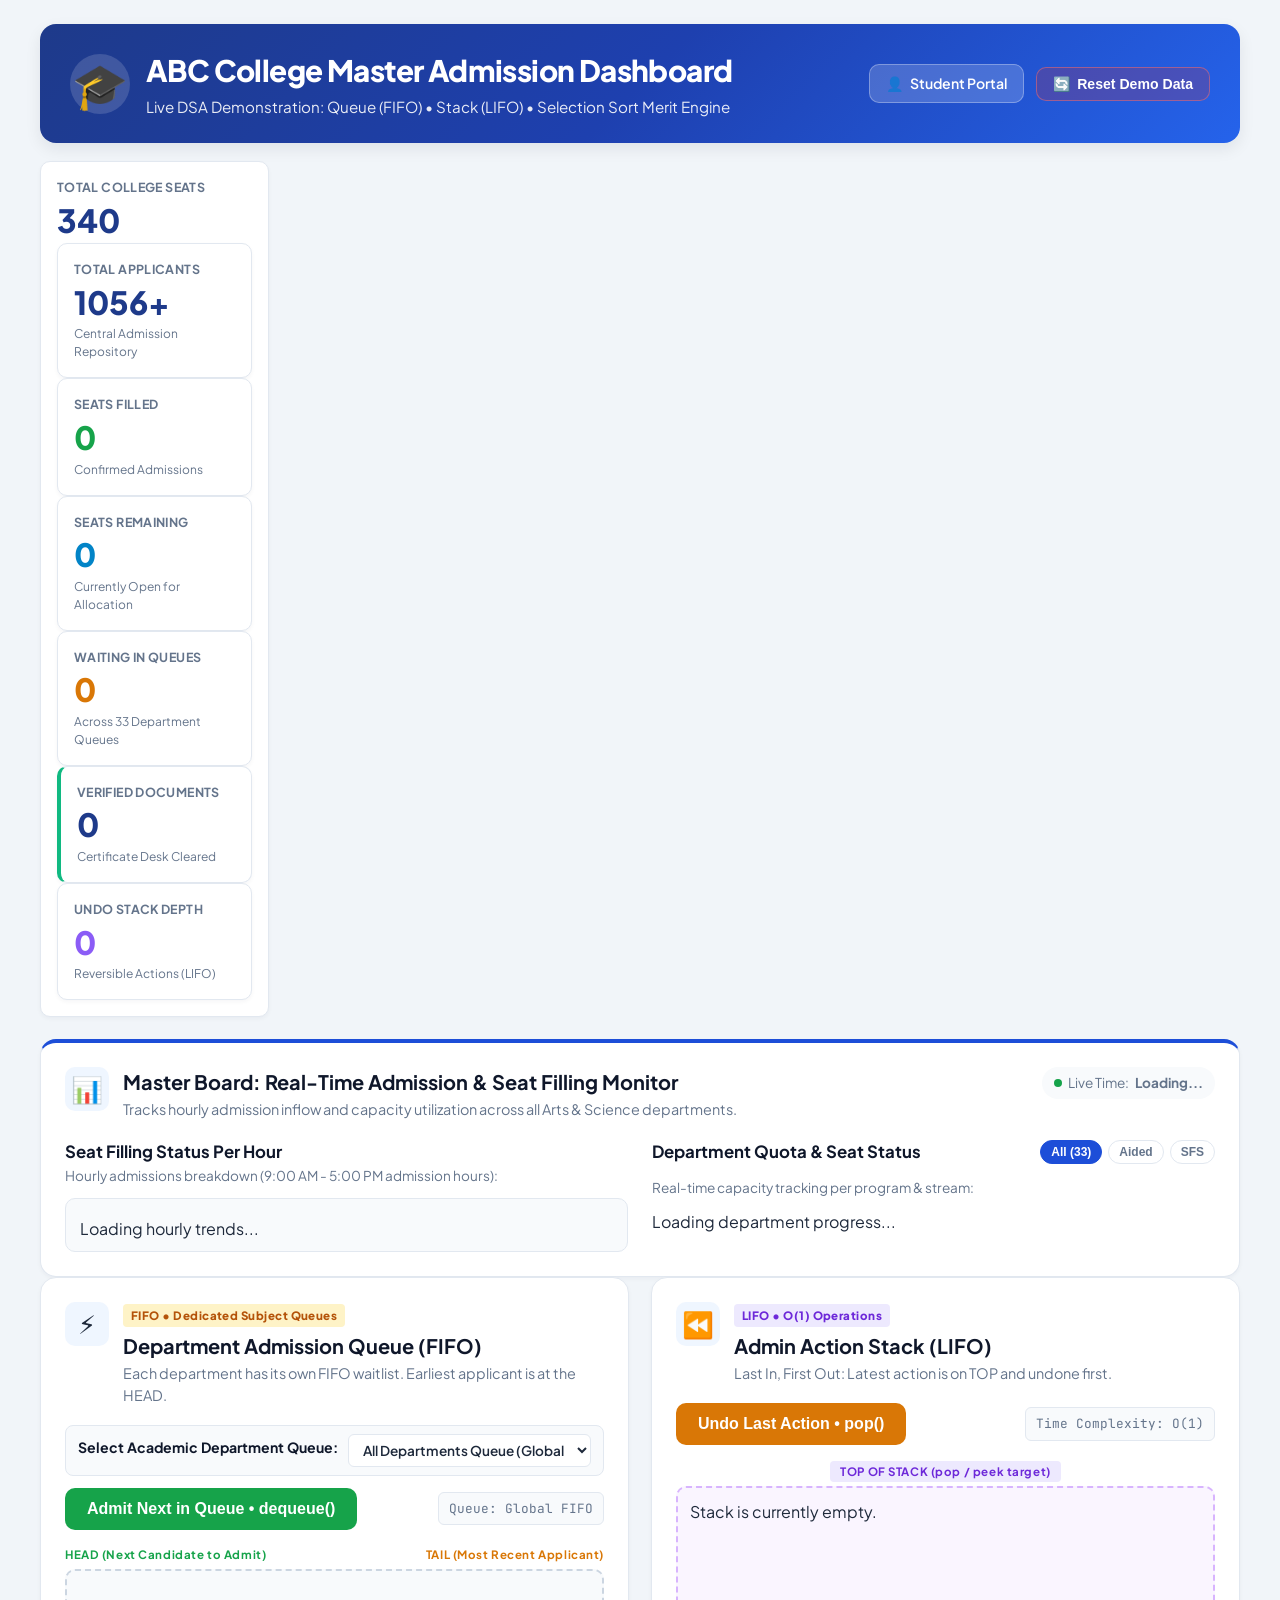
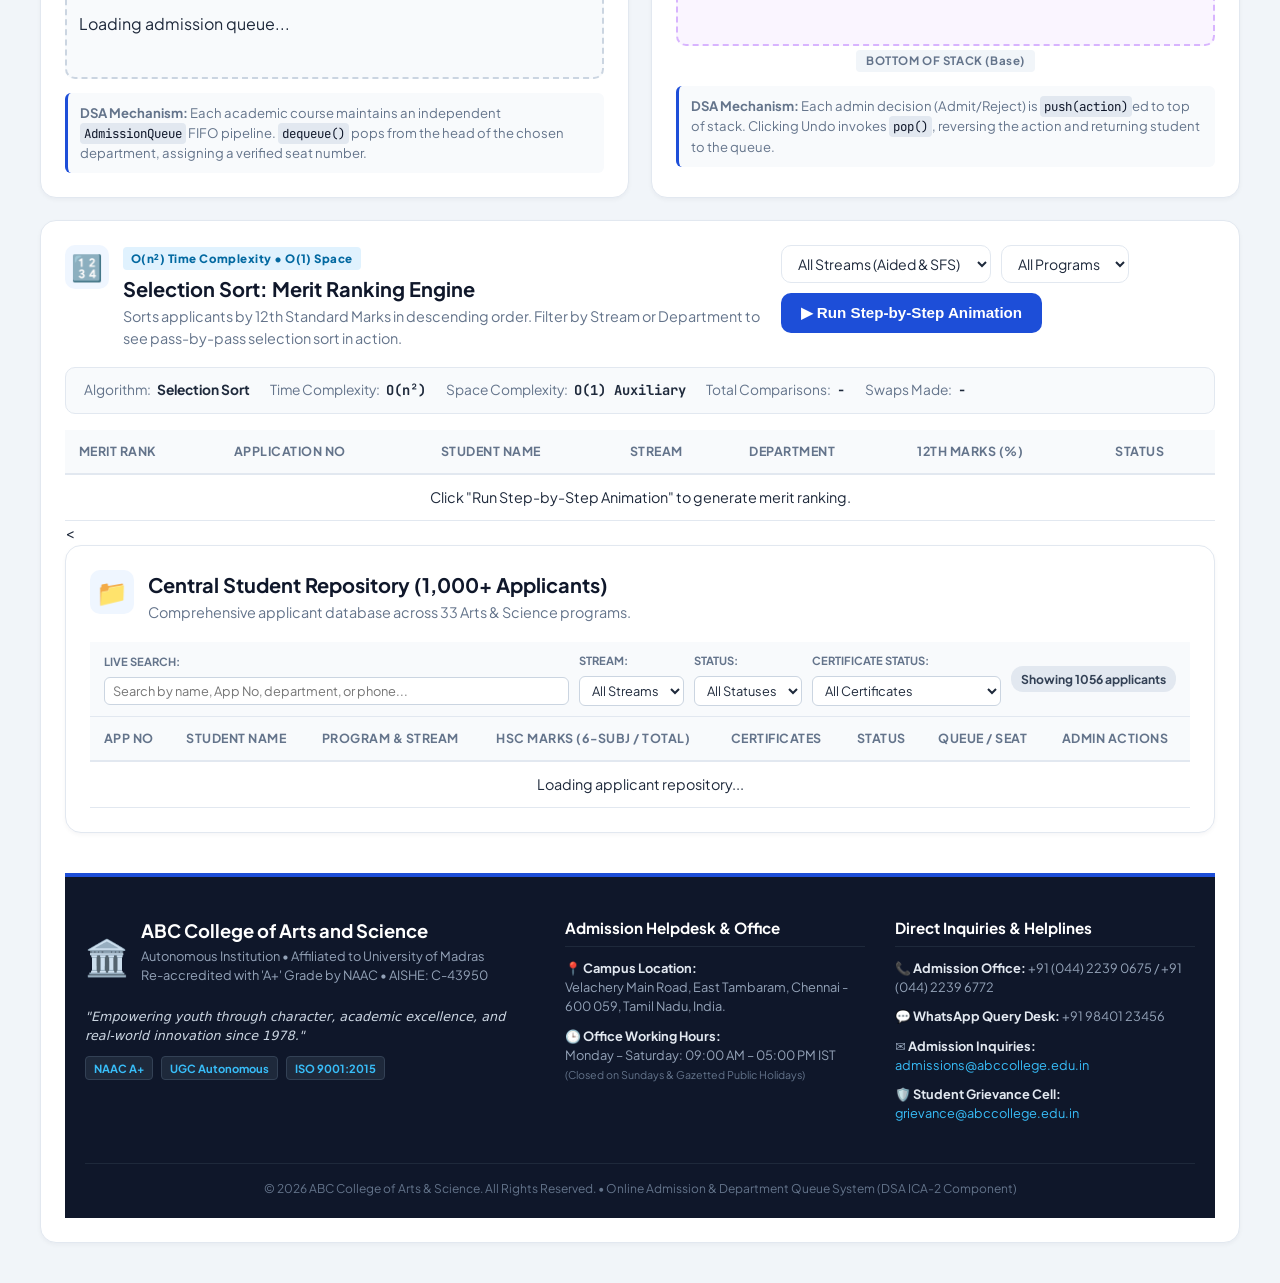
==== commit 389075c6: "Add 6 subject marks with live average calculator, 1000+ student dataset, separate department queues," ====
--- a/templates/admin.html
+++ b/templates/admin.html
@@ -1,734 +1,1046 @@
-<!DOCTYPE html>
-<html lang="en">
-<head>
-    <meta charset="UTF-8">
-    <meta name="viewport" content="width=device-width, initial-scale=1.0">
-    <title>ABC College of Arts & Science | Master Admission Dashboard</title>
-    <link rel="stylesheet" href="/static/style.css">
-    <link rel="preconnect" href="https://fonts.googleapis.com">
-    <link rel="preconnect" href="https://fonts.gstatic.com" crossorigin>
-    <link href="https://fonts.googleapis.com/css2?family=Plus+Jakarta+Sans:wght@400;500;600;700;800&family=JetBrains+Mono:wght@500;600&display=swap" rel="stylesheet">
-</head>
-<body>
-    <div class="container">
-        <!-- Header -->
-        <header class="header">
-            <div class="header-top">
-                <div class="brand">
-                    <span class="college-logo">🎓</span>
-                    <div>
-                        <h1>ABC College Master Admission Dashboard</h1>
-                        <p class="subtitle">Live DSA Demonstration: Queue (FIFO) &bull; Stack (LIFO) &bull; Selection Sort Merit Engine</p>
-                    </div>
-                </div>
-                <div class="header-badge-group">
-                    <a class="nav-btn" href="/">
-                        <span class="icon">👤</span> Student Portal
-                    </a>
-                    <button class="nav-btn btn-danger-outline" onclick="resetDemoData()">
-                        <span class="icon">🔄</span> Reset Demo Data
-                    </button>
-                </div>
-            </div>
-        </header>
-
-        <!-- KPI Metric Ribbon -->
-        <section class="stats-grid dashboard-stats">
-            <div class="stat-box">
-                <span class="stat-label">Total College Seats</span>
-                <span id="totalSeats" class="stat-number">340</span>
-                <span class="stat-sub">Across 6 Arts & Science Depts</span>
-            </div>
-
-            <div class="stat-box filled-box">
-                <span class="stat-label">Seats Filled</span>
-                <span id="filledSeats" class="stat-number">0</span>
-                <span class="stat-sub">Confirmed Admissions</span>
-            </div>
-
-            <div class="stat-box available-box">
-                <span class="stat-label">Seats Remaining</span>
-                <span id="availableSeats" class="stat-number">340</span>
-                <span class="stat-sub">Currently Open for Allocation</span>
-            </div>
-
-            <div class="stat-box queue-box">
-                <span class="stat-label">Waiting in Queue</span>
-                <span id="queueSize" class="stat-number">0</span>
-                <span class="stat-sub">FIFO Processing Pipeline</span>
-            </div>
-
-            <div class="stat-box stack-box">
-                <span class="stat-label">Undo Stack Depth</span>
-                <span id="stackSize" class="stat-number">0</span>
-                <span class="stat-sub">Reversible Actions (LIFO)</span>
-            </div>
-        </section>
-
-        <!-- MASTER BOARD: Real-Time Seat Monitoring -->
-        <section class="card wide-card master-board-card">
-            <div class="card-header">
-                <div class="card-icon">📊</div>
-                <div>
-                    <h2>Master Board: Real-Time Admission & Seat Filling Monitor</h2>
-                    <p class="small-text">
-                        Tracks hourly admission inflow and capacity utilization across all Arts & Science departments.
-                    </p>
-                </div>
-                <div class="live-clock">
-                    <span class="pulse-dot"></span> Live Time: <strong id="lastUpdated">Loading...</strong>
-                </div>
-            </div>
-
-            <div class="master-board-grid">
-                <!-- Hourly Seat Filling Chart -->
-                <div class="master-col">
-                    <h3>Seat Filling Status Per Hour</h3>
-                    <p class="small-subtext">Hourly admissions breakdown (9:00 AM - 5:00 PM admission hours):</p>
-                    <div id="hourlyChart" class="hourly-chart-container">
-                        <p class="loading-text">Loading hourly trends...</p>
-                    </div>
-                </div>
-
-                <!-- Course-wise seat availability breakdown with Stream tabs -->
-                <div class="master-col">
-                    <div class="master-col-header">
-                        <h3>Department Quota & Seat Status</h3>
-                        <div class="stream-filter-pills">
-                            <button class="pill-btn active" id="adminPillAll" onclick="filterMasterBoardCourses('All')">All (33)</button>
-                            <button class="pill-btn" id="adminPillAided" onclick="filterMasterBoardCourses('Aided')">Aided</button>
-                            <button class="pill-btn" id="adminPillSFS" onclick="filterMasterBoardCourses('SFS')">SFS</button>
-                        </div>
-                    </div>
-                    <p class="small-subtext">Real-time capacity tracking per program & stream:</p>
-                    <div id="courseBreakdown" class="course-progress-list max-h-scroll">
-                        <p class="loading-text">Loading department progress...</p>
-                    </div>
-                </div>
-            </div>
-        </section>
-
-        <!-- MAIN DSA LAB: Interactive Queue & Stack Panels -->
-        <div class="admin-grid">
-            <!-- DSA 1: Admission Queue (FIFO) -->
-            <section class="card dsa-card queue-container-card">
-                <div class="card-header">
-                    <div class="card-icon queue-icon">⚡</div>
-                    <div>
-                        <div class="dsa-badge badge-queue">FIFO &bull; O(1) Operations</div>
-                        <h2>Admission Queue (FIFO)</h2>
-                        <p class="small-text">First In, First Out: Applicant who submitted earliest is at the HEAD.</p>
-                    </div>
-                </div>
-
-                <div class="queue-control-bar">
-                    <button class="btn btn-success btn-lg" onclick="admitNextStudent()">
-                        <span>Admit Next Student &bull; dequeue()</span>
-                    </button>
-                    <span class="method-call">Time Complexity: O(1)</span>
-                </div>
-
-                <!-- Visual Queue Pipeline Diagram -->
-                <div class="pipeline-header">
-                    <span class="pipeline-tag head-tag">HEAD (Front / Next Out)</span>
-                    <span class="pipeline-tag tail-tag">TAIL (Rear / New Entry)</span>
-                </div>
-                <div id="visualQueue" class="visual-queue-track">
-                    <p class="loading-text">Loading admission queue...</p>
-                </div>
-
-                <div class="dsa-explainer">
-                    <strong>DSA Mechanism:</strong>
-                    <code>enqueue(student)</code> appends to the tail when student applies. 
-                    <code>dequeue()</code> pops from the head, allocating a confirmed course-specific seat.
-                </div>
-            </section>
-
-            <!-- DSA 2: Admin Action Stack (LIFO) -->
-            <section class="card dsa-card stack-container-card">
-                <div class="card-header">
-                    <div class="card-icon stack-icon">⏪</div>
-                    <div>
-                        <div class="dsa-badge badge-stack">LIFO &bull; O(1) Operations</div>
-                        <h2>Admin Action Stack (LIFO)</h2>
-                        <p class="small-text">Last In, First Out: Latest action is on TOP and undone first.</p>
-                    </div>
-                </div>
-
-                <div class="queue-control-bar">
-                    <button class="btn btn-warning btn-lg" onclick="undoLastAction()">
-                        <span>Undo Last Action &bull; pop()</span>
-                    </button>
-                    <span class="method-call">Time Complexity: O(1)</span>
-                </div>
-
-                <!-- Visual Stack Cards Stacked Vertically -->
-                <div class="stack-shelf-header">
-                    <span class="stack-marker top-marker">TOP OF STACK (pop / peek target)</span>
-                </div>
-                <div id="visualStack" class="visual-stack-tower">
-                    <p class="empty-text">Stack is currently empty.</p>
-                </div>
-                <div class="stack-shelf-footer">
-                    <span class="stack-marker bottom-marker">BOTTOM OF STACK (Base)</span>
-                </div>
-
-                <div class="dsa-explainer">
-                    <strong>DSA Mechanism:</strong>
-                    Each admin decision (Admit/Reject) is <code>push(action)</code>ed to top of stack.
-                    Clicking Undo invokes <code>pop()</code>, reversing the action and returning student to the queue.
-                </div>
-            </section>
-        </div>
-
-        <!-- DSA 3: Selection Sort Merit Ranker -->
-        <section class="card wide-card dsa-card sort-container-card">
-            <div class="card-header">
-                <div class="card-icon sort-icon">🔢</div>
-                <div class="header-fill">
-                    <div class="dsa-badge badge-sort">O(n²) Time Complexity &bull; O(1) Space</div>
-                    <h2>Selection Sort: Merit Ranking Engine</h2>
-                    <p class="small-text">
-                        Sorts applicants by 12th Standard Marks in descending order. Filter by Stream or Department to see pass-by-pass selection sort in action.
-                    </p>
-                </div>
-                <div class="sort-controls">
-                    <select id="sortStreamFilter" onchange="handleSortFilterChange()">
-                        <option value="All">All Streams (Aided & SFS)</option>
-                        <option value="Aided">Government Aided Only</option>
-                        <option value="SFS">Self-Financed (SFS) Only</option>
-                    </select>
-                    <select id="sortDeptFilter" onchange="runSelectionSort(false)">
-                        <option value="All">All Programs</option>
-                    </select>
-                    <button class="btn btn-primary" onclick="runSelectionSort(true)">
-                        <span>▶ Run Step-by-Step Animation</span>
-                    </button>
-                </div>
-            </div>
-
-            <!-- Algorithm Metrics Bar -->
-            <div class="algo-stats-bar">
-                <div class="algo-stat">
-                    <span>Algorithm:</span>
-                    <strong>Selection Sort</strong>
-                </div>
-                <div class="algo-stat">
-                    <span>Time Complexity:</span>
-                    <strong class="font-mono">O(n²)</strong>
-                </div>
-                <div class="algo-stat">
-                    <span>Space Complexity:</span>
-                    <strong class="font-mono">O(1) Auxiliary</strong>
-                </div>
-                <div class="algo-stat">
-                    <span>Total Comparisons:</span>
-                    <strong id="algoComparisons" class="font-mono">-</strong>
-                </div>
-                <div class="algo-stat">
-                    <span>Swaps Made:</span>
-                    <strong id="algoSwaps" class="font-mono">-</strong>
-                </div>
-            </div>
-
-            <!-- Visual Animation Sandbox -->
-            <div id="sortTraceContainer" class="sort-trace-box hidden">
-                <div class="trace-header">
-                    <div id="tracePassTitle" class="trace-title">Pass 0 / 0</div>
-                    <div class="trace-nav">
-                        <button class="btn-step" id="btnPrevStep" onclick="stepSort(-1)">◀ Prev Step</button>
-                        <button class="btn-step" id="btnPlayPause" onclick="togglePlayTrace()">⏸ Pause</button>
-                        <button class="btn-step" id="btnNextStep" onclick="stepSort(1)">Next Step ▶</button>
-                    </div>
-                </div>
-                <p id="traceDescription" class="trace-desc">Initial state</p>
-                <div id="sortVisualBars" class="sort-bars-row"></div>
-            </div>
-
-            <!-- Merit Ranks Output Table -->
-            <div class="merit-table-wrapper">
-                <table class="table-modern">
-                    <thead>
-                        <tr>
-                            <th>Merit Rank</th>
-                            <th>Application No</th>
-                            <th>Student Name</th>
-                            <th>Stream</th>
-                            <th>Department</th>
-                            <th>12th Marks (%)</th>
-                            <th>Status</th>
-                        </tr>
-                    </thead>
-                    <tbody id="meritTableBody">
-                        <tr>
-                            <td colspan="7" class="text-center">Click "Run Step-by-Step Animation" to generate merit ranking.</td>
-                        </tr>
-                    </tbody>
-                </table>
-            </div>
-        </section>
-
-        <!-- All Student Applications Database Table -->
-        <section class="card wide-card">
-            <div class="card-header">
-                <div class="card-icon">📁</div>
-                <div>
-                    <h2>All Student Applications (SQLite Database)</h2>
-                    <p class="small-text">Complete persistent repository of all applicant records.</p>
-                </div>
-                <div class="table-search-bar">
-                    <input type="text" id="tableSearchInput" placeholder="Search by name, App No, or department..." oninput="filterStudentTable()">
-                </div>
-            </div>
-
-            <div class="table-container">
-                <table class="table-modern">
-                    <thead>
-                        <tr>
-                            <th>App No</th>
-                            <th>Student Name</th>
-                            <th>Stream</th>
-                            <th>Department</th>
-                            <th>12th Marks</th>
-                            <th>Status</th>
-                            <th>Queue Position</th>
-                            <th>Seat Allotment</th>
-                            <th>Admin Actions</th>
-                        </tr>
-                    </thead>
-                    <tbody id="studentTable">
-                        <tr>
-                            <td colspan="9" class="text-center">Loading student applications...</td>
-                        </tr>
-                    </tbody>
-                </table>
-            </div>
-        </section>
-
-        <footer class="footer">
-            <p><strong>ABC College of Arts & Science &bull; Master Admission Dashboard</strong></p>
-            <p>Data Structures and Algorithms ICA 2 Project &bull; Queue (FIFO) &bull; Stack (LIFO) &bull; Selection Sort</p>
-        </footer>
-    </div>
-
-    <!-- Dashboard Scripts -->
-    <script>
-        let currentTraceSteps = [];
-        let currentStepIndex = 0;
-        let tracePlayTimer = null;
-        let allAdminCourses = [];
-        let allStudentsList = [];
-        let currentMasterStream = 'All';
-
-        document.addEventListener("DOMContentLoaded", () => {
-            refreshAll();
-            setInterval(refreshAll, 10000);
-        });
-
-        async function refreshAll() {
-            await loadDashboard();
-            await loadStudents();
-        }
-
-        async function loadDashboard() {
-            try {
-                const res = await fetch("/api/dashboard");
-                const data = await res.json();
-                if (!data.success) return;
-
-                document.getElementById("totalSeats").textContent = data.total_seats;
-                document.getElementById("filledSeats").textContent = data.filled_seats;
-                document.getElementById("availableSeats").textContent = data.available_seats;
-                document.getElementById("queueSize").textContent = data.queue_size;
-                document.getElementById("stackSize").textContent = data.stack_size;
-                document.getElementById("lastUpdated").textContent = data.time;
-
-                allAdminCourses = data.courses;
-                populateAdminSortCourses();
-                renderHourlyChart(data.hourly_stats);
-                renderCourseBreakdown(data.courses);
-                renderVisualQueue(data.queue_items);
-                renderVisualStack(data.recent_actions);
-            } catch (err) {
-                console.error("Dashboard error:", err);
-            }
-        }
-
-        function populateAdminSortCourses() {
-            const streamVal = document.getElementById("sortStreamFilter").value;
-            const deptSelect = document.getElementById("sortDeptFilter");
-            const currentSelected = deptSelect.value;
-
-            let filtered = allAdminCourses;
-            if (streamVal !== "All") {
-                filtered = allAdminCourses.filter(c => c.stream === streamVal);
-            }
-
-            let html = '<option value="All">All Programs in ' + (streamVal === 'All' ? 'College' : streamVal) + '</option>';
-            filtered.forEach(c => {
-                html += `<option value="${c.name}">${c.name} (${c.stream})</option>`;
-            });
-            deptSelect.innerHTML = html;
-            if (currentSelected && filtered.some(c => c.name === currentSelected)) {
-                deptSelect.value = currentSelected;
-            }
-        }
-
-        function handleSortFilterChange() {
-            populateAdminSortCourses();
-            runSelectionSort(false);
-        }
-
-        function filterMasterBoardCourses(stream) {
-            currentMasterStream = stream;
-            document.querySelectorAll(".stream-filter-pills .pill-btn").forEach(btn => btn.classList.remove("active"));
-            if (stream === 'All') document.getElementById("adminPillAll").classList.add("active");
-            if (stream === 'Aided') document.getElementById("adminPillAided").classList.add("active");
-            if (stream === 'SFS') document.getElementById("adminPillSFS").classList.add("active");
-
-            renderCourseBreakdown(allAdminCourses);
-        }
-
-        function renderHourlyChart(hourlyStats) {
-            const container = document.getElementById("hourlyChart");
-            if (!container) return;
-
-            if (!hourlyStats || hourlyStats.length === 0) {
-                container.innerHTML = `<p class="empty-text">No admission activity recorded yet today.</p>`;
-                return;
-            }
-
-            const maxVal = Math.max(...hourlyStats.map(h => h.count), 5);
-
-            container.innerHTML = `
-                <div class="hourly-bars-group">
-                    ${hourlyStats.map(h => {
-                        const pct = Math.max(8, (h.count / maxVal) * 100);
-                        return `
-                            <div class="hourly-bar-col">
-                                <span class="bar-count">${h.count}</span>
-                                <div class="bar-track">
-                                    <div class="bar-fill" style="height: ${pct}%;"></div>
-                                </div>
-                                <span class="bar-label">${h.hour}</span>
-                            </div>
-                        `;
-                    }).join("")}
-                </div>
-            `;
-        }
-
-        function renderCourseBreakdown(courses) {
-            const container = document.getElementById("courseBreakdown");
-            if (!container || !courses) return;
-
-            let filtered = courses;
-            if (currentMasterStream !== 'All') {
-                filtered = courses.filter(c => c.stream === currentMasterStream);
-            }
-
-            container.innerHTML = filtered.map(c => `
-                <div class="course-progress-item">
-                    <div class="cp-title-row">
-                        <span class="cp-name">
-                            <span class="stream-tag stream-${c.stream.toLowerCase()}">${c.stream}</span>
-                            <strong>${c.name}</strong> 
-                            <small class="text-muted">(${c.category})</small>
-                        </span>
-                        <span class="cp-seats"><strong>${c.filled_seats}</strong> / ${c.total_seats} filled (${c.available_seats} remaining)</span>
-                    </div>
-                    <div class="cp-bar-track">
-                        <div class="cp-bar-fill" style="width: ${c.fill_percentage}%;"></div>
-                    </div>
-                </div>
-            `).join("");
-        }
-
-        function renderVisualQueue(queueItems) {
-            const container = document.getElementById("visualQueue");
-            if (!container) return;
-
-            if (!queueItems || queueItems.length === 0) {
-                container.innerHTML = `
-                    <div class="queue-empty-box">
-                        <span class="icon">✨</span>
-                        <p>Admission Queue is empty! All submitted applications have been processed.</p>
-                    </div>
-                `;
-                return;
-            }
-
-            container.innerHTML = queueItems.map((s, idx) => {
-                const isHead = idx === 0;
-                return `
-                    <div class="queue-node ${isHead ? 'is-head-node' : ''}">
-                        ${isHead ? '<div class="head-marker">NEXT OUT</div>' : ''}
-                        <div class="q-pos">#${idx + 1}</div>
-                        <div class="q-info">
-                            <span class="app-code">${s.app_no || ('ID #' + s.id)}</span>
-                            <strong>${s.name}</strong>
-                            <small><span class="stream-tag stream-${(s.stream || 'aided').toLowerCase()}">${s.stream || 'Aided'}</span> ${s.department}</small>
-                            <span class="q-marks">${s.marks}%</span>
-                        </div>
-                    </div>
-                `;
-            }).join("");
-        }
-
-        function renderVisualStack(stackActions) {
-            const container = document.getElementById("visualStack");
-            if (!container) return;
-
-            if (!stackActions || stackActions.length === 0) {
-                container.innerHTML = `<p class="empty-text">No actions in the stack yet. Admissions or rejections will appear here.</p>`;
-                return;
-            }
-
-            container.innerHTML = stackActions.map((act, idx) => {
-                const isTop = idx === 0;
-                return `
-                    <div class="stack-plate ${act.type.toLowerCase()} ${isTop ? 'is-top-plate' : ''}">
-                        ${isTop ? '<span class="top-tag">TOP</span>' : ''}
-                        <div class="plate-main">
-                            <span class="plate-type badge badge-${act.type === 'ADMIT' ? 'admitted' : 'rejected'}">${act.type}</span>
-                            <div>
-                                <strong>${act.student_name || 'Student #' + act.student_id}</strong>
-                                <small class="text-muted">(${act.app_no || '#' + act.student_id})</small>
-                            </div>
-                            ${act.seat_number ? `<span class="plate-seat">Seat ${act.seat_number}</span>` : ''}
-                        </div>
-                        <small class="plate-time">${act.timestamp}</small>
-                    </div>
-                `;
-            }).join("");
-        }
-
-        async function loadStudents() {
-            try {
-                const res = await fetch("/api/students");
-                const data = await res.json();
-                if (data.success) {
-                    allStudentsList = data.students;
-                    renderStudentTableRows(allStudentsList);
-                }
-            } catch (err) {
-                console.error("Load students error:", err);
-            }
-        }
-
-        function renderStudentTableRows(students) {
-            const tableBody = document.getElementById("studentTable");
-            if (!students || students.length === 0) {
-                tableBody.innerHTML = `<tr><td colspan="9" class="text-center">No student applications found.</td></tr>`;
-                return;
-            }
-
-            tableBody.innerHTML = students.map(s => `
-                <tr>
-                    <td><strong class="font-mono">${s.app_no || ('#' + s.id)}</strong></td>
-                    <td><strong>${s.name}</strong></td>
-                    <td><span class="stream-tag stream-${(s.stream || 'aided').toLowerCase()}">${s.stream || 'Aided'}</span></td>
-                    <td>${s.department}</td>
-                    <td><strong class="marks-text">${s.marks}%</strong></td>
-                    <td><span class="badge badge-${s.status}">${s.status.toUpperCase()}</span></td>
-                    <td>${s.status === 'pending' ? '#' + s.queue_position : '-'}</td>
-                    <td>${s.seat_number ? '<span class="seat-badge">' + s.seat_number + '</span>' : '<span class="text-muted">-</span>'}</td>
-                    <td>
-                        ${s.status === 'pending' ? `
-                            <button class="btn-action btn-danger" onclick="rejectStudent(${s.id})">Reject</button>
-                        ` : `<span class="text-muted">Processed</span>`}
-                    </td>
-                </tr>
-            `).join("");
-        }
-
-        function filterStudentTable() {
-            const term = document.getElementById("tableSearchInput").value.trim().toLowerCase();
-            if (!term) {
-                renderStudentTableRows(allStudentsList);
-                return;
-            }
-            const filtered = allStudentsList.filter(s => 
-                (s.name && s.name.toLowerCase().includes(term)) ||
-                (s.app_no && s.app_no.toLowerCase().includes(term)) ||
-                (s.department && s.department.toLowerCase().includes(term)) ||
-                (s.stream && s.stream.toLowerCase().includes(term))
-            );
-            renderStudentTableRows(filtered);
-        }
-
-        async function admitNextStudent() {
-            try {
-                const res = await fetch("/api/admit-next", { method: "POST" });
-                const result = await res.json();
-
-                if (result.success) {
-                    alert(`✅ ${result.message}\nAllotted Seat Number: ${result.seat_number}`);
-                    refreshAll();
-                } else {
-                    alert(`⚠️ ${result.error}`);
-                }
-            } catch (err) {
-                alert("Could not process admission.");
-            }
-        }
-
-        async function rejectStudent(studentId) {
-            if (!confirm(`Are you sure you want to reject Application #${studentId}? This action can be undone via Stack pop().`)) return;
-
-            try {
-                const res = await fetch(`/api/reject/${studentId}`, { method: "POST" });
-                const result = await res.json();
-
-                if (result.success) {
-                    alert(result.message);
-                    refreshAll();
-                } else {
-                    alert(result.error);
-                }
-            } catch (err) {
-                alert("Error rejecting student.");
-            }
-        }
-
-        async function undoLastAction() {
-            try {
-                const res = await fetch("/api/undo", { method: "POST" });
-                const result = await res.json();
-
-                if (result.success) {
-                    alert(`↩️ ${result.message}`);
-                    refreshAll();
-                } else {
-                    alert(`⚠️ ${result.error}`);
-                }
-            } catch (err) {
-                alert("Error executing undo.");
-            }
-        }
-
-        // Selection Sort Merit Ranking Execution with Stream + Dept filter
-        async function runSelectionSort(startAnimation) {
-            const streamVal = document.getElementById("sortStreamFilter").value;
-            const deptVal = document.getElementById("sortDeptFilter").value;
-            const container = document.getElementById("sortTraceContainer");
-            
-            try {
-                const url = `/api/merit-sort?department=${encodeURIComponent(deptVal)}&stream=${encodeURIComponent(streamVal)}`;
-                const res = await fetch(url);
-                const data = await res.json();
-
-                if (!data.success) return;
-
-                document.getElementById("algoComparisons").textContent = data.total_comparisons;
-                document.getElementById("algoSwaps").textContent = data.total_swaps;
-
-                // Render Final Merit Table
-                const meritTbody = document.getElementById("meritTableBody");
-                meritTbody.innerHTML = data.sorted_students.map(s => `
-                    <tr class="merit-row">
-                        <td><span class="merit-badge">Rank #${s.merit_rank}</span></td>
-                        <td><span class="font-mono">${s.app_no || ('#' + s.id)}</span></td>
-                        <td><strong>${s.name}</strong></td>
-                        <td><span class="stream-tag stream-${(s.stream || 'aided').toLowerCase()}">${s.stream || 'Aided'}</span></td>
-                        <td>${s.department}</td>
-                        <td><strong class="marks-text">${s.marks}%</strong></td>
-                        <td><span class="badge badge-${s.status}">${s.status.toUpperCase()}</span></td>
-                    </tr>
-                `).join("");
-
-                if (startAnimation && data.trace_steps.length > 0) {
-                    container.classList.remove("hidden");
-                    currentTraceSteps = data.trace_steps;
-                    currentStepIndex = 0;
-                    renderStep(currentStepIndex);
-                    startPlayTrace();
-                }
-            } catch (err) {
-                console.error("Sort error:", err);
-            }
-        }
-
-        function renderStep(idx) {
-            if (idx < 0 || idx >= currentTraceSteps.length) return;
-            const step = currentTraceSteps[idx];
-
-            document.getElementById("tracePassTitle").textContent = `Pass ${step.pass_num} (Step ${idx + 1} of ${currentTraceSteps.length})`;
-            document.getElementById("traceDescription").textContent = step.description;
-
-            const barsBox = document.getElementById("sortVisualBars");
-            barsBox.innerHTML = step.array_state.map((s, itemIdx) => {
-                let barClass = "";
-                if (itemIdx === step.selected_index) barClass = "bar-selected";
-                else if (itemIdx === step.compared_index) barClass = "bar-comparing";
-                else if (itemIdx < step.pass_num - 1) barClass = "bar-sorted";
-
-                return `
-                    <div class="sort-bar-card ${barClass}">
-                        <div class="bar-mark-val">${s.marks}%</div>
-                        <div class="bar-stem" style="height: ${Math.max(20, (s.marks / 100) * 80)}px;"></div>
-                        <div class="bar-name">${s.name.split(" ")[0]}</div>
-                        <div class="bar-rank-tag">#${itemIdx + 1}</div>
-                    </div>
-                `;
-            }).join("");
-        }
-
-        function stepSort(delta) {
-            stopPlayTrace();
-            const nextIdx = currentStepIndex + delta;
-            if (nextIdx >= 0 && nextIdx < currentTraceSteps.length) {
-                currentStepIndex = nextIdx;
-                renderStep(currentStepIndex);
-            }
-        }
-
-        function togglePlayTrace() {
-            if (tracePlayTimer) {
-                stopPlayTrace();
-            } else {
-                startPlayTrace();
-            }
-        }
-
-        function startPlayTrace() {
-            const btn = document.getElementById("btnPlayPause");
-            btn.textContent = "⏸ Pause";
-            clearInterval(tracePlayTimer);
-            tracePlayTimer = setInterval(() => {
-                if (currentStepIndex < currentTraceSteps.length - 1) {
-                    currentStepIndex++;
-                    renderStep(currentStepIndex);
-                } else {
-                    stopPlayTrace();
-                }
-            }, 1200);
-        }
-
-        function stopPlayTrace() {
-            clearInterval(tracePlayTimer);
-            tracePlayTimer = null;
-            const btn = document.getElementById("btnPlayPause");
-            if (btn) btn.textContent = "▶ Play";
-        }
-
-        async function resetDemoData() {
-            if (!confirm("Reset database to initial demo state with fresh applicants and empty stack?")) return;
-            try {
-                const res = await fetch("/api/reset-demo", { method: "POST" });
-                const data = await res.json();
-                if (data.success) {
-                    alert("Database reset successfully!");
-                    refreshAll();
-                    runSelectionSort(false);
-                }
-            } catch (err) {
-                alert("Reset error.");
-            }
-        }
-
-        // Initialize sort table without animation
-        runSelectionSort(false);
-    </script>
-</body>
-</html>+<!DOCTYPE html>
+<html lang="en">
+<head>
+    <meta charset="UTF-8">
+    <meta name="viewport" content="width=device-width, initial-scale=1.0">
+    <title>ABC College of Arts & Science | Master Admission Dashboard</title>
+    <link rel="stylesheet" href="/static/style.css">
+    <link rel="preconnect" href="https://fonts.googleapis.com">
+    <link rel="preconnect" href="https://fonts.gstatic.com" crossorigin>
+    <link href="https://fonts.googleapis.com/css2?family=Plus+Jakarta+Sans:wght@400;500;600;700;800&family=JetBrains+Mono:wght@500;600&display=swap" rel="stylesheet">
+</head>
+<body>
+    <div class="container">
+        <!-- Header -->
+        <header class="header">
+            <div class="header-top">
+                <div class="brand">
+                    <span class="college-logo">🎓</span>
+                    <div>
+                        <h1>ABC College Master Admission Dashboard</h1>
+                        <p class="subtitle">Live DSA Demonstration: Queue (FIFO) &bull; Stack (LIFO) &bull; Selection Sort Merit Engine</p>
+                    </div>
+                </div>
+                <div class="header-badge-group">
+                    <a class="nav-btn" href="/">
+                        <span class="icon">👤</span> Student Portal
+                    </a>
+                    <button class="nav-btn btn-danger-outline" onclick="resetDemoData()">
+                        <span class="icon">🔄</span> Reset Demo Data
+                    </button>
+                </div>
+            </div>
+        </header>
+
+        <!-- KPI Metric Ribbon -->
+        <section class="stats-grid dashboard-stats">
+            <div class="stat-box">
+                <span class="stat-label">Total College Seats</span>
+                <span id="totalSeats" class="stat-number">340</span>
+            <div class="stat-box">
+                <span class="stat-label">Total Applicants</span>
+                <span id="totalStudents" class="stat-number">1056+</span>
+                <span class="stat-sub">Central Admission Repository</span>
+            </div>
+
+            <div class="stat-box filled-box">
+                <span class="stat-label">Seats Filled</span>
+                <span id="filledSeats" class="stat-number">0</span>
+                <span class="stat-sub">Confirmed Admissions</span>
+            </div>
+
+            <div class="stat-box available-box">
+                <span class="stat-label">Seats Remaining</span>
+                <span id="availableSeats" class="stat-number">0</span>
+                <span class="stat-sub">Currently Open for Allocation</span>
+            </div>
+
+            <div class="stat-box queue-box">
+                <span class="stat-label">Waiting in Queues</span>
+                <span id="queueSize" class="stat-number">0</span>
+                <span class="stat-sub">Across 33 Department Queues</span>
+            </div>
+
+            <div class="stat-box cert-stat-box">
+                <span class="stat-label">Verified Documents</span>
+                <span id="verifiedCerts" class="stat-number">0</span>
+                <span class="stat-sub">Certificate Desk Cleared</span>
+            </div>
+
+            <div class="stat-box stack-box">
+                <span class="stat-label">Undo Stack Depth</span>
+                <span id="stackSize" class="stat-number">0</span>
+                <span class="stat-sub">Reversible Actions (LIFO)</span>
+            </div>
+        </section>
+
+        <!-- MASTER BOARD: Real-Time Seat Monitoring -->
+        <section class="card wide-card master-board-card">
+            <div class="card-header">
+                <div class="card-icon">📊</div>
+                <div>
+                    <h2>Master Board: Real-Time Admission & Seat Filling Monitor</h2>
+                    <p class="small-text">
+                        Tracks hourly admission inflow and capacity utilization across all Arts & Science departments.
+                    </p>
+                </div>
+                <div class="live-clock">
+                    <span class="pulse-dot"></span> Live Time: <strong id="lastUpdated">Loading...</strong>
+                </div>
+            </div>
+
+            <div class="master-board-grid">
+                <!-- Hourly Seat Filling Chart -->
+                <div class="master-col">
+                    <h3>Seat Filling Status Per Hour</h3>
+                    <p class="small-subtext">Hourly admissions breakdown (9:00 AM - 5:00 PM admission hours):</p>
+                    <div id="hourlyChart" class="hourly-chart-container">
+                        <p class="loading-text">Loading hourly trends...</p>
+                    </div>
+                </div>
+
+                <!-- Course-wise seat availability breakdown with Stream tabs -->
+                <div class="master-col">
+                    <div class="master-col-header">
+                        <h3>Department Quota & Seat Status</h3>
+                        <div class="stream-filter-pills">
+                            <button class="pill-btn active" id="adminPillAll" onclick="filterMasterBoardCourses('All')">All (33)</button>
+                            <button class="pill-btn" id="adminPillAided" onclick="filterMasterBoardCourses('Aided')">Aided</button>
+                            <button class="pill-btn" id="adminPillSFS" onclick="filterMasterBoardCourses('SFS')">SFS</button>
+                        </div>
+                    </div>
+                    <p class="small-subtext">Real-time capacity tracking per program & stream:</p>
+                    <div id="courseBreakdown" class="course-progress-list max-h-scroll">
+                        <p class="loading-text">Loading department progress...</p>
+                    </div>
+                </div>
+            </div>
+        </section>
+
+        <!-- MAIN DSA LAB: Interactive Queue & Stack Panels -->
+        <div class="admin-grid">
+            <!-- DSA 1: Admission Queue (FIFO) with Subject-Wise Queue Selector -->
+            <section class="card dsa-card queue-container-card">
+                <div class="card-header">
+                    <div class="card-icon queue-icon">⚡</div>
+                    <div>
+                        <div class="dsa-badge badge-queue">FIFO &bull; Dedicated Subject Queues</div>
+                        <h2>Department Admission Queue (FIFO)</h2>
+                        <p class="small-text">Each department has its own FIFO waitlist. Earliest applicant is at the HEAD.</p>
+                    </div>
+                </div>
+
+                <!-- Subject Queue Switcher -->
+                <div class="subject-queue-selector-bar">
+                    <label for="adminQueueSubjectSelect"><strong>Select Academic Department Queue:</strong></label>
+                    <select id="adminQueueSubjectSelect" onchange="onSubjectQueueChange()">
+                        <option value="All">All Departments Queue (Global FIFO)</option>
+                    </select>
+                </div>
+
+                <div class="queue-control-bar">
+                    <button class="btn btn-success btn-lg" onclick="admitNextStudent()">
+                        <span id="admitBtnText">Admit Next in Queue &bull; dequeue()</span>
+                    </button>
+                    <span class="method-call" id="activeQueueStats">Queue: Global FIFO</span>
+                </div>
+
+                <!-- Visual Queue Pipeline Diagram -->
+                <div class="pipeline-header">
+                    <span class="pipeline-tag head-tag">HEAD (Next Candidate to Admit)</span>
+                    <span class="pipeline-tag tail-tag">TAIL (Most Recent Applicant)</span>
+                </div>
+                <div id="visualQueue" class="visual-queue-track">
+                    <p class="loading-text">Loading admission queue...</p>
+                </div>
+
+                <div class="dsa-explainer">
+                    <strong>DSA Mechanism:</strong>
+                    Each academic course maintains an independent <code>AdmissionQueue</code> FIFO pipeline. 
+                    <code>dequeue()</code> pops from the head of the chosen department, assigning a verified seat number.
+                </div>
+            </section>
+
+            <!-- DSA 2: Admin Action Stack (LIFO) -->
+            <section class="card dsa-card stack-container-card">
+                <div class="card-header">
+                    <div class="card-icon stack-icon">⏪</div>
+                    <div>
+                        <div class="dsa-badge badge-stack">LIFO &bull; O(1) Operations</div>
+                        <h2>Admin Action Stack (LIFO)</h2>
+                        <p class="small-text">Last In, First Out: Latest action is on TOP and undone first.</p>
+                    </div>
+                </div>
+
+                <div class="queue-control-bar">
+                    <button class="btn btn-warning btn-lg" onclick="undoLastAction()">
+                        <span>Undo Last Action &bull; pop()</span>
+                    </button>
+                    <span class="method-call">Time Complexity: O(1)</span>
+                </div>
+
+                <!-- Visual Stack Cards Stacked Vertically -->
+                <div class="stack-shelf-header">
+                    <span class="stack-marker top-marker">TOP OF STACK (pop / peek target)</span>
+                </div>
+                <div id="visualStack" class="visual-stack-tower">
+                    <p class="empty-text">Stack is currently empty.</p>
+                </div>
+                <div class="stack-shelf-footer">
+                    <span class="stack-marker bottom-marker">BOTTOM OF STACK (Base)</span>
+                </div>
+
+                <div class="dsa-explainer">
+                    <strong>DSA Mechanism:</strong>
+                    Each admin decision (Admit/Reject) is <code>push(action)</code>ed to top of stack.
+                    Clicking Undo invokes <code>pop()</code>, reversing the action and returning student to the queue.
+                </div>
+            </section>
+        </div>
+
+        <!-- DSA 3: Selection Sort Merit Ranker -->
+        <section class="card wide-card dsa-card sort-container-card">
+            <div class="card-header">
+                <div class="card-icon sort-icon">🔢</div>
+                <div class="header-fill">
+                    <div class="dsa-badge badge-sort">O(n²) Time Complexity &bull; O(1) Space</div>
+                    <h2>Selection Sort: Merit Ranking Engine</h2>
+                    <p class="small-text">
+                        Sorts applicants by 12th Standard Marks in descending order. Filter by Stream or Department to see pass-by-pass selection sort in action.
+                    </p>
+                </div>
+                <div class="sort-controls">
+                    <select id="sortStreamFilter" onchange="handleSortFilterChange()">
+                        <option value="All">All Streams (Aided & SFS)</option>
+                        <option value="Aided">Government Aided Only</option>
+                        <option value="SFS">Self-Financed (SFS) Only</option>
+                    </select>
+                    <select id="sortDeptFilter" onchange="runSelectionSort(false)">
+                        <option value="All">All Programs</option>
+                    </select>
+                    <button class="btn btn-primary" onclick="runSelectionSort(true)">
+                        <span>▶ Run Step-by-Step Animation</span>
+                    </button>
+                </div>
+            </div>
+
+            <!-- Algorithm Metrics Bar -->
+            <div class="algo-stats-bar">
+                <div class="algo-stat">
+                    <span>Algorithm:</span>
+                    <strong>Selection Sort</strong>
+                </div>
+                <div class="algo-stat">
+                    <span>Time Complexity:</span>
+                    <strong class="font-mono">O(n²)</strong>
+                </div>
+                <div class="algo-stat">
+                    <span>Space Complexity:</span>
+                    <strong class="font-mono">O(1) Auxiliary</strong>
+                </div>
+                <div class="algo-stat">
+                    <span>Total Comparisons:</span>
+                    <strong id="algoComparisons" class="font-mono">-</strong>
+                </div>
+                <div class="algo-stat">
+                    <span>Swaps Made:</span>
+                    <strong id="algoSwaps" class="font-mono">-</strong>
+                </div>
+            </div>
+
+            <!-- Visual Animation Sandbox -->
+            <div id="sortTraceContainer" class="sort-trace-box hidden">
+                <div class="trace-header">
+                    <div id="tracePassTitle" class="trace-title">Pass 0 / 0</div>
+                    <div class="trace-nav">
+                        <button class="btn-step" id="btnPrevStep" onclick="stepSort(-1)">◀ Prev Step</button>
+                        <button class="btn-step" id="btnPlayPause" onclick="togglePlayTrace()">⏸ Pause</button>
+                        <button class="btn-step" id="btnNextStep" onclick="stepSort(1)">Next Step ▶</button>
+                    </div>
+                </div>
+                <p id="traceDescription" class="trace-desc">Initial state</p>
+                <div id="sortVisualBars" class="sort-bars-row"></div>
+            </div>
+
+            <!-- Merit Ranks Output Table -->
+            <div class="merit-table-wrapper">
+                <table class="table-modern">
+                    <thead>
+                        <tr>
+                            <th>Merit Rank</th>
+                            <th>Application No</th>
+                            <th>Student Name</th>
+                            <th>Stream</th>
+                            <th>Department</th>
+                            <th>12th Marks (%)</th>
+                            <th>Status</th>
+                        </tr>
+                    </thead>
+                    <tbody id="meritTableBody">
+                        <tr>
+                            <td colspan="7" class="text-center">Click "Run Step-by-Step Animation" to generate merit ranking.</td>
+                        </tr>
+                    </tbody>
+                </table>
+            <        <!-- All Student Applications Database Table (1000+ Records) -->
+        <section class="card wide-card">
+            <div class="card-header">
+                <div class="card-icon">📁</div>
+                <div>
+                    <h2>Central Student Repository (1,000+ Applicants)</h2>
+                    <p class="small-text">Comprehensive applicant database across 33 Arts & Science programs.</p>
+                </div>
+            </div>
+
+            <!-- Multi-Filter Control Bar -->
+            <div class="table-filter-bar">
+                <div class="filter-item search-grow">
+                    <label for="tableSearchInput">Live Search:</label>
+                    <input type="text" id="tableSearchInput" placeholder="Search by name, App No, department, or phone..." oninput="filterStudentTable()">
+                </div>
+                <div class="filter-item">
+                    <label for="tableStreamFilter">Stream:</label>
+                    <select id="tableStreamFilter" onchange="filterStudentTable()">
+                        <option value="All">All Streams</option>
+                        <option value="Aided">Aided</option>
+                        <option value="SFS">SFS</option>
+                    </select>
+                </div>
+                <div class="filter-item">
+                    <label for="tableStatusFilter">Status:</label>
+                    <select id="tableStatusFilter" onchange="filterStudentTable()">
+                        <option value="All">All Statuses</option>
+                        <option value="pending">Pending</option>
+                        <option value="admitted">Admitted</option>
+                        <option value="rejected">Rejected</option>
+                    </select>
+                </div>
+                <div class="filter-item">
+                    <label for="tableCertFilter">Certificate Status:</label>
+                    <select id="tableCertFilter" onchange="filterStudentTable()">
+                        <option value="All">All Certificates</option>
+                        <option value="verified">Verified</option>
+                        <option value="pending">Pending Verification</option>
+                        <option value="flagged">Flagged / Action Needed</option>
+                    </select>
+                </div>
+                <div class="filter-item count-item">
+                    <span id="filteredCountText" class="badge-count">Showing 1056 applicants</span>
+                </div>
+            </div>
+
+            <div class="table-container max-h-table">
+                <table class="table-modern">
+                    <thead>
+                        <tr>
+                            <th>App No</th>
+                            <th>Student Name</th>
+                            <th>Program & Stream</th>
+                            <th>HSC Marks (6-Subj / Total)</th>
+                            <th>Certificates</th>
+                            <th>Status</th>
+                            <th>Queue / Seat</th>
+                            <th>Admin Actions</th>
+                        </tr>
+                    </thead>
+                    <tbody id="studentTable">
+                        <tr>
+                            <td colspan="8" class="text-center">Loading applicant repository...</td>
+                        </tr>
+                    </tbody>
+                </table>
+            </div>
+        </section>
+
+        <!-- Certificate Verification Desk Modal -->
+        <div id="certModal" class="modal-backdrop hidden">
+            <div class="modal-card">
+                <div class="modal-header">
+                    <h3>📋 Document & Certificate Verification Desk</h3>
+                    <button class="modal-close-btn" onclick="closeCertModal()">&times;</button>
+                </div>
+                <div class="modal-body" id="certModalBody">
+                    <p class="loading-text">Loading applicant documents...</p>
+                </div>
+            </div>
+        </div>
+
+        <!-- Official College Helpdesk & Contact Section -->
+        <footer class="college-contact-section">
+            <div class="contact-grid">
+                <div class="contact-col info-col">
+                    <div class="footer-brand">
+                        <span class="f-crest">🏛️</span>
+                        <div>
+                            <h3>ABC College of Arts and Science</h3>
+                            <p class="accreditation">Autonomous Institution &bull; Affiliated to University of Madras<br>Re-accredited with 'A+' Grade by NAAC &bull; AISHE: C-43950</p>
+                        </div>
+                    </div>
+                    <p class="college-motto">"Empowering youth through character, academic excellence, and real-world innovation since 1978."</p>
+                    <div class="cert-trust-badges">
+                        <span class="trust-badge">NAAC A+</span>
+                        <span class="trust-badge">UGC Autonomous</span>
+                        <span class="trust-badge">ISO 9001:2015</span>
+                    </div>
+                </div>
+
+                <div class="contact-col">
+                    <h4>Admission Helpdesk & Office</h4>
+                    <p class="addr-line">📍 <strong>Campus Location:</strong><br>Velachery Main Road, East Tambaram, Chennai - 600 059, Tamil Nadu, India.</p>
+                    <p class="hours-line">🕒 <strong>Office Working Hours:</strong><br>Monday – Saturday: 09:00 AM – 05:00 PM IST<br><small class="muted-note">(Closed on Sundays & Gazetted Public Holidays)</small></p>
+                </div>
+
+                <div class="contact-col">
+                    <h4>Direct Inquiries & Helplines</h4>
+                    <p>📞 <strong>Admission Office:</strong> +91 (044) 2239 0675 / +91 (044) 2239 6772</p>
+                    <p>💬 <strong>WhatsApp Query Desk:</strong> +91 98401 23456</p>
+                    <p>✉️ <strong>Admission Inquiries:</strong> <a href="mailto:admissions@abccollege.edu.in">admissions@abccollege.edu.in</a></p>
+                    <p>🛡️ <strong>Student Grievance Cell:</strong> <a href="mailto:grievance@abccollege.edu.in">grievance@abccollege.edu.in</a></p>
+                </div>
+            </div>
+
+            <div class="contact-bottom-bar">
+                <p>&copy; 2026 ABC College of Arts & Science. All Rights Reserved. &bull; Online Admission & Department Queue System (DSA ICA-2 Component)</p>
+            </div>
+        </footer>
+    </div>
+
+    <!-- Dashboard Scripts -->
+    <script>
+        let currentTraceSteps = [];
+        let currentStepIndex = 0;
+        let tracePlayTimer = null;
+        let allAdminCourses = [];
+        let allStudentsList = [];
+        let currentMasterStream = 'All';
+        let currentActiveQueueCourse = 'All';
+
+        document.addEventListener("DOMContentLoaded", () => {
+            refreshAll();
+            setInterval(refreshAll, 12000);
+        });
+
+        async function refreshAll() {
+            await loadDashboard();
+            await loadStudents();
+        }
+
+        async function loadDashboard() {
+            try {
+                const res = await fetch("/api/dashboard");
+                const data = await res.json();
+                if (!data.success) return;
+
+                document.getElementById("totalSeats").textContent = data.total_seats;
+                document.getElementById("filledSeats").textContent = data.filled_seats;
+                document.getElementById("availableSeats").textContent = data.available_seats;
+                document.getElementById("queueSize").textContent = data.queue_size;
+                document.getElementById("stackSize").textContent = data.stack_size;
+                document.getElementById("lastUpdated").textContent = data.time;
+
+                if (document.getElementById("totalStudents")) {
+                    document.getElementById("totalStudents").textContent = data.total_students || "1056+";
+                }
+                if (document.getElementById("verifiedCerts")) {
+                    document.getElementById("verifiedCerts").textContent = data.total_verified || 0;
+                }
+
+                allAdminCourses = data.courses;
+                populateAdminSortCourses();
+                populateSubjectQueueDropdown(data.courses, data.subject_queues || {});
+                renderHourlyChart(data.hourly_stats);
+                renderCourseBreakdown(data.courses);
+
+                if (currentActiveQueueCourse === 'All') {
+                    renderVisualQueue(data.queue_items);
+                } else {
+                    loadSubjectQueue(currentActiveQueueCourse);
+                }
+
+                renderVisualStack(data.recent_actions);
+            } catch (err) {
+                console.error("Dashboard error:", err);
+            }
+        }
+
+        function populateSubjectQueueDropdown(courses, queuesSummary) {
+            const select = document.getElementById("adminQueueSubjectSelect");
+            if (!select) return;
+            const currentVal = select.value;
+
+            let totalInQueues = Object.values(queuesSummary).reduce((a, b) => a + b, 0);
+            let html = `<option value="All">All Departments Queue (Global FIFO &bull; ${totalInQueues} waiting)</option>`;
+
+            courses.forEach(c => {
+                const count = queuesSummary[c.code] || 0;
+                html += `<option value="${c.code}">[${c.code}] ${c.name} (${c.stream}) — ${count} in queue</option>`;
+            });
+
+            select.innerHTML = html;
+            if (currentVal && Array.from(select.options).some(o => o.value === currentVal)) {
+                select.value = currentVal;
+            }
+        }
+
+        async function onSubjectQueueChange() {
+            const select = document.getElementById("adminQueueSubjectSelect");
+            currentActiveQueueCourse = select.value;
+            const statsLabel = document.getElementById("activeQueueStats");
+            const admitBtn = document.getElementById("admitBtnText");
+
+            if (currentActiveQueueCourse === 'All') {
+                statsLabel.textContent = "Queue: Global FIFO Pipeline";
+                admitBtn.textContent = "Admit Next in Queue • dequeue()";
+                const res = await fetch("/api/dashboard");
+                const data = await res.json();
+                if (data.success) renderVisualQueue(data.queue_items);
+            } else {
+                statsLabel.textContent = `Queue: ${currentActiveQueueCourse} FIFO`;
+                admitBtn.textContent = `Admit Next in ${currentActiveQueueCourse} Queue • dequeue()`;
+                loadSubjectQueue(currentActiveQueueCourse);
+            }
+        }
+
+        async function loadSubjectQueue(courseCode) {
+            try {
+                const res = await fetch(`/api/queue/${encodeURIComponent(courseCode)}`);
+                const data = await res.json();
+                if (data.success) {
+                    renderVisualQueue(data.students);
+                }
+            } catch (err) {
+                console.error("Error loading subject queue:", err);
+            }
+        }
+
+        function populateAdminSortCourses() {
+            const streamVal = document.getElementById("sortStreamFilter").value;
+            const deptSelect = document.getElementById("sortDeptFilter");
+            const currentSelected = deptSelect.value;
+
+            let filtered = allAdminCourses;
+            if (streamVal !== "All") {
+                filtered = allAdminCourses.filter(c => c.stream === streamVal);
+            }
+
+            let html = '<option value="All">All Programs in ' + (streamVal === 'All' ? 'College' : streamVal) + '</option>';
+            filtered.forEach(c => {
+                html += `<option value="${c.name}">${c.name} (${c.stream})</option>`;
+            });
+            deptSelect.innerHTML = html;
+            if (currentSelected && filtered.some(c => c.name === currentSelected)) {
+                deptSelect.value = currentSelected;
+            }
+        }
+
+        function handleSortFilterChange() {
+            populateAdminSortCourses();
+            runSelectionSort(false);
+        }
+
+        function filterMasterBoardCourses(stream) {
+            currentMasterStream = stream;
+            document.querySelectorAll(".stream-filter-pills .pill-btn").forEach(btn => btn.classList.remove("active"));
+            if (stream === 'All') document.getElementById("adminPillAll").classList.add("active");
+            if (stream === 'Aided') document.getElementById("adminPillAided").classList.add("active");
+            if (stream === 'SFS') document.getElementById("adminPillSFS").classList.add("active");
+
+            renderCourseBreakdown(allAdminCourses);
+        }
+
+        function renderHourlyChart(hourlyStats) {
+            const container = document.getElementById("hourlyChart");
+            if (!container) return;
+
+            if (!hourlyStats || hourlyStats.length === 0) {
+                container.innerHTML = `<p class="empty-text">No admission activity recorded yet today.</p>`;
+                return;
+            }
+
+            const maxVal = Math.max(...hourlyStats.map(h => h.count), 5);
+
+            container.innerHTML = `
+                <div class="hourly-bars-group">
+                    ${hourlyStats.map(h => {
+                        const pct = Math.max(8, (h.count / maxVal) * 100);
+                        return `
+                            <div class="hourly-bar-col">
+                                <span class="bar-count">${h.count}</span>
+                                <div class="bar-track">
+                                    <div class="bar-fill" style="height: ${pct}%;"></div>
+                                </div>
+                                <span class="bar-label">${h.hour}</span>
+                            </div>
+                        `;
+                    }).join("")}
+                </div>
+            `;
+        }
+
+        function renderCourseBreakdown(courses) {
+            const container = document.getElementById("courseBreakdown");
+            if (!container || !courses) return;
+
+            let filtered = courses;
+            if (currentMasterStream !== 'All') {
+                filtered = courses.filter(c => c.stream === currentMasterStream);
+            }
+
+            container.innerHTML = filtered.map(c => `
+                <div class="course-progress-item">
+                    <div class="cp-title-row">
+                        <span class="cp-name">
+                            <span class="stream-tag stream-${c.stream.toLowerCase()}">${c.stream}</span>
+                            <strong>${c.name}</strong> 
+                            <small class="text-muted">(${c.code})</small>
+                        </span>
+                        <span class="cp-seats"><strong>${c.filled_seats}</strong> / ${c.total_seats} filled (${c.available_seats} remaining)</span>
+                    </div>
+                    <div class="cp-bar-track">
+                        <div class="cp-bar-fill" style="width: ${c.fill_percentage}%;"></div>
+                    </div>
+                </div>
+            `).join("");
+        }
+
+        function renderVisualQueue(queueItems) {
+            const container = document.getElementById("visualQueue");
+            if (!container) return;
+
+            if (!queueItems || queueItems.length === 0) {
+                container.innerHTML = `
+                    <div class="queue-empty-box">
+                        <span class="icon">✨</span>
+                        <p>This department admission queue is currently empty.</p>
+                    </div>
+                `;
+                return;
+            }
+
+            container.innerHTML = queueItems.map((s, idx) => {
+                const isHead = idx === 0;
+                return `
+                    <div class="queue-node ${isHead ? 'is-head-node' : ''}">
+                        ${isHead ? '<div class="head-marker">NEXT IN QUEUE</div>' : ''}
+                        <div class="q-pos">#${idx + 1}</div>
+                        <div class="q-info">
+                            <span class="app-code">${s.app_no || ('ID #' + s.id)}</span>
+                            <strong>${s.name}</strong>
+                            <small><span class="stream-tag stream-${(s.stream || 'aided').toLowerCase()}">${s.stream || 'Aided'}</span> ${s.department}</small>
+                            <span class="q-marks">${s.marks}% <small>(${s.marks_total || (s.marks * 6).toFixed(0)}/600)</small></span>
+                            <span class="cert-micro-badge cert-${s.cert_status || 'pending'}">${s.cert_status === 'verified' ? '✓ Docs Verified' : (s.cert_status === 'flagged' ? '⚠ Docs Flagged' : '⏳ Pending Check')}</span>
+                        </div>
+                    </div>
+                `;
+            }).join("");
+        }
+
+        function renderVisualStack(stackActions) {
+            const container = document.getElementById("visualStack");
+            if (!container) return;
+
+            if (!stackActions || stackActions.length === 0) {
+                container.innerHTML = `<p class="empty-text">No actions in the stack yet. Admissions or rejections will appear here.</p>`;
+                return;
+            }
+
+            container.innerHTML = stackActions.map((act, idx) => {
+                const isTop = idx === 0;
+                return `
+                    <div class="stack-plate ${act.type.toLowerCase()} ${isTop ? 'is-top-plate' : ''}">
+                        ${isTop ? '<span class="top-tag">TOP</span>' : ''}
+                        <div class="plate-main">
+                            <span class="plate-type badge badge-${act.type === 'ADMIT' ? 'admitted' : (act.type === 'REJECT' ? 'rejected' : 'primary')}">${act.type}</span>
+                            <div>
+                                <strong>${act.student_name || 'Student #' + act.student_id}</strong>
+                                <small class="text-muted">(${act.app_no || '#' + act.student_id})</small>
+                            </div>
+                            ${act.seat_number ? `<span class="plate-seat">Seat ${act.seat_number}</span>` : ''}
+                        </div>
+                        <small class="plate-time">${act.timestamp}</small>
+                    </div>
+                `;
+            }).join("");
+        }
+
+        async function loadStudents() {
+            try {
+                const res = await fetch("/api/students");
+                const data = await res.json();
+                if (data.success) {
+                    allStudentsList = data.students;
+                    filterStudentTable();
+                }
+            } catch (err) {
+                console.error("Load students error:", err);
+            }
+        }
+
+        function renderStudentTableRows(students) {
+            const tableBody = document.getElementById("studentTable");
+            const countText = document.getElementById("filteredCountText");
+            if (countText) countText.textContent = `Showing ${students.length} of ${allStudentsList.length} applicants`;
+
+            if (!students || students.length === 0) {
+                tableBody.innerHTML = `<tr><td colspan="8" class="text-center">No matching applicants found.</td></tr>`;
+                return;
+            }
+
+            // Slice to first 150 if large to maintain smooth browser responsiveness
+            const displayList = students.slice(0, 150);
+
+            tableBody.innerHTML = displayList.map(s => {
+                let certBadgeClass = "badge-pending-cert";
+                let certText = "⏳ Pending";
+                if (s.cert_status === "verified") {
+                    certBadgeClass = "badge-verified";
+                    certText = "✅ Verified";
+                } else if (s.cert_status === "flagged") {
+                    certBadgeClass = "badge-flagged";
+                    certText = "⚠️ Flagged";
+                }
+
+                return `
+                    <tr>
+                        <td><strong class="font-mono">${s.app_no || ('#' + s.id)}</strong></td>
+                        <td><strong>${s.name}</strong></td>
+                        <td>
+                            <span class="stream-tag stream-${(s.stream || 'aided').toLowerCase()}">${s.stream || 'Aided'}</span>
+                            <small class="d-block">${s.department}</small>
+                        </td>
+                        <td>
+                            <strong class="marks-text">${s.marks}%</strong>
+                            <small class="d-block text-muted">Total: ${s.marks_total || (s.marks * 6).toFixed(1)}/600</small>
+                        </td>
+                        <td>
+                            <button class="cert-btn ${certBadgeClass}" onclick="openCertModal(${s.id})" title="Click to review / verify certificates">
+                                ${certText}
+                            </button>
+                        </td>
+                        <td><span class="badge badge-${s.status}">${s.status.toUpperCase()}</span></td>
+                        <td>
+                            ${s.status === 'pending' ? '<span class="q-pill">Queue #' + (s.queue_position || '-') + '</span>' : ''}
+                            ${s.seat_number ? '<span class="seat-badge">' + s.seat_number + '</span>' : ''}
+                            ${s.status === 'rejected' ? '<span class="text-muted">Declined</span>' : ''}
+                        </td>
+                        <td>
+                            <div class="action-btn-group">
+                                <button class="btn-action btn-sm btn-info" onclick="openCertModal(${s.id})" title="Inspect Certificates">Docs</button>
+                                ${s.status === 'pending' ? `
+                                    <button class="btn-action btn-sm btn-danger" onclick="rejectStudent(${s.id})">Reject</button>
+                                ` : ''}
+                            </div>
+                        </td>
+                    </tr>
+                `;
+            }).join("");
+        }
+
+        function filterStudentTable() {
+            const term = (document.getElementById("tableSearchInput") ? document.getElementById("tableSearchInput").value.trim().toLowerCase() : "");
+            const stream = (document.getElementById("tableStreamFilter") ? document.getElementById("tableStreamFilter").value : "All");
+            const status = (document.getElementById("tableStatusFilter") ? document.getElementById("tableStatusFilter").value : "All");
+            const cert = (document.getElementById("tableCertFilter") ? document.getElementById("tableCertFilter").value : "All");
+
+            let filtered = allStudentsList;
+
+            if (term) {
+                filtered = filtered.filter(s => 
+                    (s.name && s.name.toLowerCase().includes(term)) ||
+                    (s.app_no && s.app_no.toLowerCase().includes(term)) ||
+                    (s.department && s.department.toLowerCase().includes(term)) ||
+                    (s.phone && s.phone.includes(term))
+                );
+            }
+
+            if (stream !== "All") {
+                filtered = filtered.filter(s => s.stream === stream);
+            }
+
+            if (status !== "All") {
+                filtered = filtered.filter(s => s.status === status);
+            }
+
+            if (cert !== "All") {
+                filtered = filtered.filter(s => s.cert_status === cert);
+            }
+
+            renderStudentTableRows(filtered);
+        }
+
+        // Certificate Verification Desk Modal
+        function openCertModal(studentId) {
+            const s = allStudentsList.find(item => item.id === studentId);
+            if (!s) return;
+
+            const modal = document.getElementById("certModal");
+            const body = document.getElementById("certModalBody");
+
+            body.innerHTML = `
+                <div class="cert-modal-content">
+                    <div class="applicant-header">
+                        <div>
+                            <h4>${s.name}</h4>
+                            <span class="app-id-badge">${s.app_no || '#' + s.id}</span>
+                            <span class="stream-tag stream-${(s.stream || 'aided').toLowerCase()}">${s.stream || 'Aided'}</span> &bull; ${s.department}
+                        </div>
+                        <span class="badge badge-${s.status}">${s.status.toUpperCase()}</span>
+                    </div>
+
+                    <!-- 6 Subject Marks Overview -->
+                    <div class="modal-section">
+                        <h5>HSC +2 Subject Marks Record (Aggregate: ${s.marks}%)</h5>
+                        <div class="modal-marks-grid">
+                            <div class="m-box"><span>1. Language</span><strong>${s.m1 || '-'}</strong></div>
+                            <div class="m-box"><span>2. English</span><strong>${s.m2 || '-'}</strong></div>
+                            <div class="m-box"><span>3. Core 1</span><strong>${s.m3 || '-'}</strong></div>
+                            <div class="m-box"><span>4. Core 2</span><strong>${s.m4 || '-'}</strong></div>
+                            <div class="m-box"><span>5. Core 3</span><strong>${s.m5 || '-'}</strong></div>
+                            <div class="m-box"><span>6. Core 4</span><strong>${s.m6 || '-'}</strong></div>
+                        </div>
+                        <div class="m-total-line">
+                            <strong>Total Mark: ${s.marks_total || (s.marks * 6).toFixed(1)} / 600</strong> &bull; 
+                            <strong>Calculated Percentage: ${s.marks}%</strong>
+                        </div>
+                    </div>
+
+                    <!-- Document Verification Checklist -->
+                    <div class="modal-section">
+                        <h5>Submitted Original Certificate Checklist:</h5>
+                        <div class="doc-checklist-view">
+                            <div class="doc-item verified"><span>✓</span> 10th Standard (SSLC) Original Marksheet</div>
+                            <div class="doc-item verified"><span>✓</span> 12th Standard (HSC) Marksheet & Hall Ticket</div>
+                            <div class="doc-item verified"><span>✓</span> Transfer Certificate (TC) & Conduct Certificate</div>
+                            <div class="doc-item verified"><span>✓</span> Community / Category Certificate</div>
+                        </div>
+                    </div>
+
+                    <div class="modal-section">
+                        <h5>Current Verification Status:</h5>
+                        <p>Status: <strong class="text-uppercase">${s.cert_status || 'Pending'}</strong></p>
+                        <p class="small-subtext">${s.cert_remarks || 'Awaiting admission desk verification.'}</p>
+                    </div>
+
+                    <div class="modal-action-bar">
+                        <button class="btn btn-success" onclick="updateCertStatus(${s.id}, 'verified')">
+                            ✅ Approve & Mark Verified
+                        </button>
+                        <button class="btn btn-warning" onclick="updateCertStatus(${s.id}, 'flagged')">
+                            ⚠️ Flag for Document Re-upload
+                        </button>
+                        <button class="btn btn-secondary" onclick="closeCertModal()">
+                            Close Desk
+                        </button>
+                    </div>
+                </div>
+            `;
+
+            modal.classList.remove("hidden");
+        }
+
+        function closeCertModal() {
+            const modal = document.getElementById("certModal");
+            if (modal) modal.classList.add("hidden");
+        }
+
+        async function updateCertStatus(studentId, status) {
+            try {
+                const remarks = status === 'verified' ? 'All 4 original certificates verified by admission officer' : 'Certificate copy illegible, resubmission requested';
+                const res = await fetch(`/api/student/${studentId}/verify-cert`, {
+                    method: "POST",
+                    headers: { "Content-Type": "application/json" },
+                    body: JSON.stringify({ status: status, remarks: remarks })
+                });
+                const data = await res.json();
+                if (data.success) {
+                    alert(`✅ ${data.message}`);
+                    closeCertModal();
+                    refreshAll();
+                } else {
+                    alert(`⚠️ ${data.error}`);
+                }
+            } catch (err) {
+                alert("Could not update certificate status.");
+            }
+        }
+
+        async function admitNextStudent() {
+            try {
+                let url = "/api/admit-next";
+                if (currentActiveQueueCourse && currentActiveQueueCourse !== 'All') {
+                    url += `?course_code=${encodeURIComponent(currentActiveQueueCourse)}`;
+                }
+
+                const res = await fetch(url, { method: "POST" });
+                const result = await res.json();
+
+                if (result.success) {
+                    alert(`✅ ${result.message}\nAllocated Seat: ${result.seat_number}`);
+                    refreshAll();
+                } else {
+                    alert(`⚠️ ${result.error}`);
+                }
+            } catch (err) {
+                alert("Could not process admission.");
+            }
+        }
+
+        async function rejectStudent(studentId) {
+            if (!confirm(`Are you sure you want to reject Application #${studentId}? This action can be undone via Stack pop().`)) return;
+
+            try {
+                const res = await fetch(`/api/reject/${studentId}`, { method: "POST" });
+                const result = await res.json();
+
+                if (result.success) {
+                    alert(result.message);
+                    refreshAll();
+                } else {
+                    alert(result.error);
+                }
+            } catch (err) {
+                alert("Error rejecting student.");
+            }
+        }
+
+        async function undoLastAction() {
+            try {
+                const res = await fetch("/api/undo", { method: "POST" });
+                const result = await res.json();
+
+                if (result.success) {
+                    alert(`↩️ ${result.message}`);
+                    refreshAll();
+                } else {
+                    alert(`⚠️ ${result.error}`);
+                }
+            } catch (err) {
+                alert("Error executing undo.");
+            }
+        }
+
+        // Selection Sort Merit Ranking Execution with Stream + Dept filter
+        async function runSelectionSort(startAnimation) {
+            const streamVal = document.getElementById("sortStreamFilter").value;
+            const deptVal = document.getElementById("sortDeptFilter").value;
+            const container = document.getElementById("sortTraceContainer");
+            
+            try {
+                const url = `/api/merit-sort?department=${encodeURIComponent(deptVal)}&stream=${encodeURIComponent(streamVal)}`;
+                const res = await fetch(url);
+                const data = await res.json();
+
+                if (!data.success) return;
+
+                document.getElementById("algoComparisons").textContent = data.total_comparisons;
+                document.getElementById("algoSwaps").textContent = data.total_swaps;
+
+                // Render Final Merit Table
+                const meritTbody = document.getElementById("meritTableBody");
+                meritTbody.innerHTML = data.sorted_students.map(s => `
+                    <tr class="merit-row">
+                        <td><span class="merit-badge">Rank #${s.merit_rank}</span></td>
+                        <td><span class="font-mono">${s.app_no || ('#' + s.id)}</span></td>
+                        <td><strong>${s.name}</strong></td>
+                        <td><span class="stream-tag stream-${(s.stream || 'aided').toLowerCase()}">${s.stream || 'Aided'}</span></td>
+                        <td>${s.department}</td>
+                        <td><strong class="marks-text">${s.marks}%</strong> <small>(${s.marks_total || (s.marks * 6).toFixed(0)}/600)</small></td>
+                        <td><span class="badge badge-${s.status}">${s.status.toUpperCase()}</span></td>
+                    </tr>
+                `).join("");
+
+                if (startAnimation && data.trace_steps.length > 0) {
+                    container.classList.remove("hidden");
+                    currentTraceSteps = data.trace_steps;
+                    currentStepIndex = 0;
+                    renderStep(currentStepIndex);
+                    startPlayTrace();
+                }
+            } catch (err) {
+                console.error("Sort error:", err);
+            }
+        }
+
+        function renderStep(idx) {
+            if (idx < 0 || idx >= currentTraceSteps.length) return;
+            const step = currentTraceSteps[idx];
+
+            document.getElementById("tracePassTitle").textContent = `Pass ${step.pass_num} (Step ${idx + 1} of ${currentTraceSteps.length})`;
+            document.getElementById("traceDescription").textContent = step.description;
+
+            const barsBox = document.getElementById("sortVisualBars");
+            barsBox.innerHTML = step.array_state.map((s, itemIdx) => {
+                let barClass = "";
+                if (itemIdx === step.selected_index) barClass = "bar-selected";
+                else if (itemIdx === step.compared_index) barClass = "bar-comparing";
+                else if (itemIdx < step.pass_num - 1) barClass = "bar-sorted";
+
+                return `
+                    <div class="sort-bar-card ${barClass}">
+                        <div class="bar-mark-val">${s.marks}%</div>
+                        <div class="bar-stem" style="height: ${Math.max(20, (s.marks / 100) * 80)}px;"></div>
+                        <div class="bar-name">${s.name.split(" ")[0]}</div>
+                        <div class="bar-rank-tag">#${itemIdx + 1}</div>
+                    </div>
+                `;
+            }).join("");
+        }
+
+        function stepSort(delta) {
+            stopPlayTrace();
+            const nextIdx = currentStepIndex + delta;
+            if (nextIdx >= 0 && nextIdx < currentTraceSteps.length) {
+                currentStepIndex = nextIdx;
+                renderStep(currentStepIndex);
+            }
+        }
+
+        function togglePlayTrace() {
+            if (tracePlayTimer) {
+                stopPlayTrace();
+            } else {
+                startPlayTrace();
+            }
+        }
+
+        function startPlayTrace() {
+            const btn = document.getElementById("btnPlayPause");
+            btn.textContent = "⏸ Pause";
+            clearInterval(tracePlayTimer);
+            tracePlayTimer = setInterval(() => {
+                if (currentStepIndex < currentTraceSteps.length - 1) {
+                    currentStepIndex++;
+                    renderStep(currentStepIndex);
+                } else {
+                    stopPlayTrace();
+                }
+            }, 1200);
+        }
+
+        function stopPlayTrace() {
+            clearInterval(tracePlayTimer);
+            tracePlayTimer = null;
+            const btn = document.getElementById("btnPlayPause");
+            if (btn) btn.textContent = "▶ Play";
+        }
+
+        async function resetDemoData() {
+            if (!confirm("Reset database to initial demo state with fresh applicants and empty stack?")) return;
+            try {
+                const res = await fetch("/api/reset-demo", { method: "POST" });
+                const data = await res.json();
+                if (data.success) {
+                    alert("Database reset successfully!");
+                    refreshAll();
+                    runSelectionSort(false);
+                }
+            } catch (err) {
+                alert("Reset error.");
+            }
+        }
+
+        // Initialize sort table without animation
+        runSelectionSort(false);
+    </script>
+</body>
+</html>
--- a/static/style.css
+++ b/static/style.css
@@ -1477,4 +1477,594 @@
     width: 260px;
     border-radius: 20px;
 }
+
+/* ==========================================================================
+   6-Subject Marks Entry & Live Average Calculator Styles
+   ========================================================================== */
+.form-section-title {
+    margin: 1.2rem 0 0.6rem 0;
+    padding-bottom: 4px;
+    border-bottom: 2px solid var(--neutral-border);
+}
+
+.form-section-title h4 {
+    margin: 0;
+    font-size: 0.95rem;
+    color: var(--primary);
+    font-weight: 700;
+}
+
+.sub-hint {
+    font-size: 0.76rem;
+    color: var(--neutral-muted);
+}
+
+.marks-6-grid {
+    display: grid;
+    grid-template-columns: repeat(3, 1fr);
+    gap: 10px;
+    margin-bottom: 10px;
+}
+
+@media (max-width: 768px) {
+    .marks-6-grid {
+        grid-template-columns: repeat(2, 1fr);
+    }
+}
+
+@media (max-width: 480px) {
+    .marks-6-grid {
+        grid-template-columns: 1fr;
+    }
+}
+
+.mark-item label {
+    font-size: 0.76rem;
+    font-weight: 600;
+    margin-bottom: 3px;
+    color: var(--neutral-dark);
+}
+
+.mark-item input {
+    font-size: 0.88rem;
+    padding: 7px 10px;
+    font-weight: 600;
+}
+
+.marks-summary-banner {
+    display: flex;
+    gap: 15px;
+    background: #f8fafc;
+    border: 1px solid var(--neutral-border);
+    border-radius: 8px;
+    padding: 10px 14px;
+    margin-bottom: 12px;
+}
+
+.sum-box {
+    flex: 1;
+}
+
+.sum-box .lbl {
+    display: block;
+    font-size: 0.72rem;
+    text-transform: uppercase;
+    letter-spacing: 0.05em;
+    color: var(--neutral-muted);
+    font-weight: 700;
+}
+
+.sum-box .val {
+    font-size: 1.25rem;
+    color: var(--neutral-dark);
+}
+
+.sum-box.highlight .val {
+    color: var(--primary);
+    font-weight: 800;
+}
+
+/* Certificate Checklist Styles */
+.cert-checklist {
+    display: grid;
+    grid-template-columns: 1fr 1fr;
+    gap: 8px;
+    background: #f8fafc;
+    border: 1px dashed #cbd5e1;
+    border-radius: 8px;
+    padding: 10px 12px;
+    margin-bottom: 14px;
+}
+
+@media (max-width: 600px) {
+    .cert-checklist {
+        grid-template-columns: 1fr;
+    }
+}
+
+.checkbox-label {
+    display: flex;
+    align-items: center;
+    gap: 8px;
+    font-size: 0.78rem;
+    color: #334155;
+    cursor: pointer;
+}
+
+.checkbox-label input {
+    accent-color: var(--primary);
+    width: 16px;
+    height: 16px;
+    cursor: pointer;
+}
+
+/* Certificate Badges */
+.badge-verified {
+    background: #dcfce7;
+    color: #15803d;
+    border: 1px solid #bbf7d0;
+}
+
+.badge-pending-cert {
+    background: #fef3c7;
+    color: #b45309;
+    border: 1px solid #fde68a;
+}
+
+.badge-flagged {
+    background: #fee2e2;
+    color: #b91c1c;
+    border: 1px solid #fecaca;
+}
+
+.cert-btn {
+    border: none;
+    border-radius: 12px;
+    padding: 3px 10px;
+    font-size: 0.74rem;
+    font-weight: 700;
+    cursor: pointer;
+    transition: opacity 0.2s ease;
+}
+
+.cert-btn:hover {
+    opacity: 0.85;
+}
+
+.cert-micro-badge {
+    display: inline-block;
+    margin-top: 3px;
+    font-size: 0.7rem;
+    font-weight: 600;
+    padding: 1px 6px;
+    border-radius: 3px;
+}
+
+.cert-micro-badge.cert-verified {
+    background: #dcfce7;
+    color: #166534;
+}
+
+.cert-micro-badge.cert-pending {
+    background: #fef3c7;
+    color: #92400e;
+}
+
+.cert-micro-badge.cert-flagged {
+    background: #fee2e2;
+    color: #991b1b;
+}
+
+/* Marks Breakdown on Status Card */
+.marks-breakdown-card {
+    margin: 10px 0;
+    padding: 8px 12px;
+    background: #f8fafc;
+    border-radius: 6px;
+    border: 1px solid #e2e8f0;
+}
+
+.sub-hdr {
+    font-size: 0.72rem;
+    font-weight: 700;
+    text-transform: uppercase;
+    color: #64748b;
+    display: block;
+    margin-bottom: 4px;
+}
+
+.marks-pill-row {
+    display: flex;
+    flex-wrap: wrap;
+    gap: 6px;
+}
+
+.m-pill {
+    background: #ffffff;
+    border: 1px solid #cbd5e1;
+    font-size: 0.72rem;
+    padding: 2px 7px;
+    border-radius: 4px;
+    color: #334155;
+}
+
+.m-pill.total-pill {
+    background: var(--primary-light);
+    border-color: var(--primary);
+    color: var(--primary);
+    font-weight: 700;
+}
+
+.course-code-tag {
+    font-family: 'JetBrains Mono', monospace;
+    font-size: 0.72rem;
+    background: #e0f2fe;
+    color: #0369a1;
+    padding: 2px 6px;
+    border-radius: 4px;
+    font-weight: 700;
+    margin-left: 4px;
+}
+
+/* 5-Stage Stepper */
+.stepper-5 {
+    display: grid;
+    grid-template-columns: repeat(5, 1fr);
+    margin: 16px 0 10px 0;
+    text-align: center;
+    position: relative;
+}
+
+.stepper-5 .step::after {
+    display: none;
+}
+
+.step-flagged .circle {
+    background: #ef4444 !important;
+    color: #fff !important;
+}
+
+/* Subject Queue Selector Bar on Admin */
+.subject-queue-selector-bar {
+    display: flex;
+    align-items: center;
+    gap: 10px;
+    background: #f8fafc;
+    padding: 8px 12px;
+    border-radius: 8px;
+    border: 1px solid #e2e8f0;
+    margin-bottom: 12px;
+}
+
+.subject-queue-selector-bar select {
+    flex: 1;
+    font-size: 0.85rem;
+    font-weight: 600;
+    padding: 6px 10px;
+    border-radius: 6px;
+}
+
+/* Multi-Filter Bar on Admin Table */
+.table-filter-bar {
+    display: flex;
+    flex-wrap: wrap;
+    gap: 10px;
+    background: #f8fafc;
+    padding: 10px 14px;
+    border-bottom: 1px solid #e2e8f0;
+    align-items: center;
+}
+
+.filter-item {
+    display: flex;
+    flex-direction: column;
+    gap: 2px;
+}
+
+.filter-item label {
+    font-size: 0.7rem;
+    font-weight: 700;
+    color: #64748b;
+    text-transform: uppercase;
+}
+
+.filter-item select,
+.filter-item input {
+    font-size: 0.8rem;
+    padding: 5px 8px;
+    border-radius: 6px;
+    border: 1px solid #cbd5e1;
+}
+
+.filter-item.search-grow {
+    flex: 1;
+    min-width: 220px;
+}
+
+.count-item {
+    margin-left: auto;
+    align-self: center;
+}
+
+.badge-count {
+    background: #e2e8f0;
+    color: #334155;
+    font-size: 0.76rem;
+    font-weight: 700;
+    padding: 4px 10px;
+    border-radius: 12px;
+}
+
+.max-h-table {
+    max-height: 520px;
+    overflow-y: auto;
+}
+
+.cert-stat-box {
+    border-left: 4px solid #10b981;
+}
+
+/* Certificate Desk Modal */
+.modal-backdrop {
+    position: fixed;
+    top: 0;
+    left: 0;
+    width: 100vw;
+    height: 100vh;
+    background: rgba(15, 23, 42, 0.6);
+    display: flex;
+    align-items: center;
+    justify-content: center;
+    z-index: 9999;
+    backdrop-filter: blur(4px);
+}
+
+.modal-backdrop.hidden {
+    display: none;
+}
+
+.modal-card {
+    background: #ffffff;
+    width: 90%;
+    max-width: 580px;
+    border-radius: 12px;
+    box-shadow: 0 20px 25px -5px rgba(0, 0, 0, 0.2);
+    overflow: hidden;
+    animation: modalPop 0.2s ease-out;
+}
+
+@keyframes modalPop {
+    from { transform: scale(0.95); opacity: 0; }
+    to { transform: scale(1); opacity: 1; }
+}
+
+.modal-header {
+    background: #0f172a;
+    color: #ffffff;
+    padding: 14px 18px;
+    display: flex;
+    justify-content: space-between;
+    align-items: center;
+}
+
+.modal-header h3 {
+    margin: 0;
+    font-size: 1rem;
+    font-weight: 700;
+}
+
+.modal-close-btn {
+    background: transparent;
+    border: none;
+    color: #cbd5e1;
+    font-size: 1.5rem;
+    cursor: pointer;
+    line-height: 1;
+}
+
+.modal-body {
+    padding: 18px;
+    max-height: 80vh;
+    overflow-y: auto;
+}
+
+.applicant-header {
+    display: flex;
+    justify-content: space-between;
+    align-items: flex-start;
+    padding-bottom: 12px;
+    border-bottom: 1px solid #e2e8f0;
+    margin-bottom: 14px;
+}
+
+.applicant-header h4 {
+    margin: 0 0 4px 0;
+    font-size: 1.1rem;
+}
+
+.modal-section {
+    margin-bottom: 14px;
+}
+
+.modal-section h5 {
+    font-size: 0.82rem;
+    color: #475569;
+    margin: 0 0 6px 0;
+    text-transform: uppercase;
+    letter-spacing: 0.03em;
+}
+
+.modal-marks-grid {
+    display: grid;
+    grid-template-columns: repeat(3, 1fr);
+    gap: 6px;
+    margin-bottom: 6px;
+}
+
+.m-box {
+    background: #f8fafc;
+    border: 1px solid #e2e8f0;
+    padding: 4px 8px;
+    border-radius: 4px;
+    font-size: 0.74rem;
+}
+
+.m-box span {
+    display: block;
+    color: #64748b;
+    font-size: 0.68rem;
+}
+
+.m-total-line {
+    font-size: 0.8rem;
+    color: var(--primary);
+    background: var(--primary-light);
+    padding: 4px 8px;
+    border-radius: 4px;
+}
+
+.doc-checklist-view {
+    display: flex;
+    flex-direction: column;
+    gap: 4px;
+}
+
+.doc-item {
+    font-size: 0.78rem;
+    color: #166534;
+    background: #f0fdf4;
+    padding: 4px 8px;
+    border-radius: 4px;
+    border: 1px solid #bbf7d0;
+}
+
+.modal-action-bar {
+    display: flex;
+    gap: 8px;
+    margin-top: 18px;
+    padding-top: 12px;
+    border-top: 1px solid #e2e8f0;
+}
+
+.modal-action-bar .btn {
+    flex: 1;
+    font-size: 0.8rem;
+    padding: 8px;
+}
+
+/* ==========================================================================
+   University Official Helpdesk & Contact Footer Section
+   ========================================================================== */
+.college-contact-section {
+    background: #0f172a;
+    color: #94a3b8;
+    padding: 40px 20px 20px 20px;
+    border-top: 4px solid var(--primary);
+    margin-top: 40px;
+}
+
+.contact-grid {
+    max-width: 1200px;
+    margin: 0 auto;
+    display: grid;
+    grid-template-columns: 1.5fr 1fr 1fr;
+    gap: 30px;
+}
+
+@media (max-width: 900px) {
+    .contact-grid {
+        grid-template-columns: 1fr;
+        gap: 20px;
+    }
+}
+
+.footer-brand {
+    display: flex;
+    align-items: center;
+    gap: 12px;
+    margin-bottom: 12px;
+}
+
+.f-crest {
+    font-size: 2.2rem;
+}
+
+.footer-brand h3 {
+    margin: 0;
+    color: #ffffff;
+    font-size: 1.15rem;
+    font-weight: 700;
+}
+
+.accreditation {
+    margin: 2px 0 0 0;
+    font-size: 0.75rem;
+    color: #94a3b8;
+    line-height: 1.3;
+}
+
+.college-motto {
+    font-style: italic;
+    font-size: 0.82rem;
+    color: #cbd5e1;
+    margin-bottom: 14px;
+}
+
+.cert-trust-badges {
+    display: flex;
+    gap: 8px;
+    flex-wrap: wrap;
+}
+
+.trust-badge {
+    background: #1e293b;
+    color: #38bdf8;
+    border: 1px solid #334155;
+    font-size: 0.7rem;
+    font-weight: 700;
+    padding: 3px 8px;
+    border-radius: 4px;
+}
+
+.contact-col h4 {
+    color: #ffffff;
+    font-size: 0.95rem;
+    margin: 0 0 12px 0;
+    font-weight: 700;
+    border-bottom: 1px solid #1e293b;
+    padding-bottom: 6px;
+}
+
+.contact-col p {
+    font-size: 0.8rem;
+    line-height: 1.5;
+    margin-bottom: 10px;
+}
+
+.contact-col strong {
+    color: #e2e8f0;
+}
+
+.contact-col a {
+    color: #38bdf8;
+    text-decoration: none;
+}
+
+.contact-col a:hover {
+    text-decoration: underline;
+}
+
+.muted-note {
+    color: #64748b;
+}
+
+.contact-bottom-bar {
+    max-width: 1200px;
+    margin: 30px auto 0 auto;
+    padding-top: 16px;
+    border-top: 1px solid #1e293b;
+    text-align: center;
+    font-size: 0.75rem;
+    color: #64748b;
+}
 
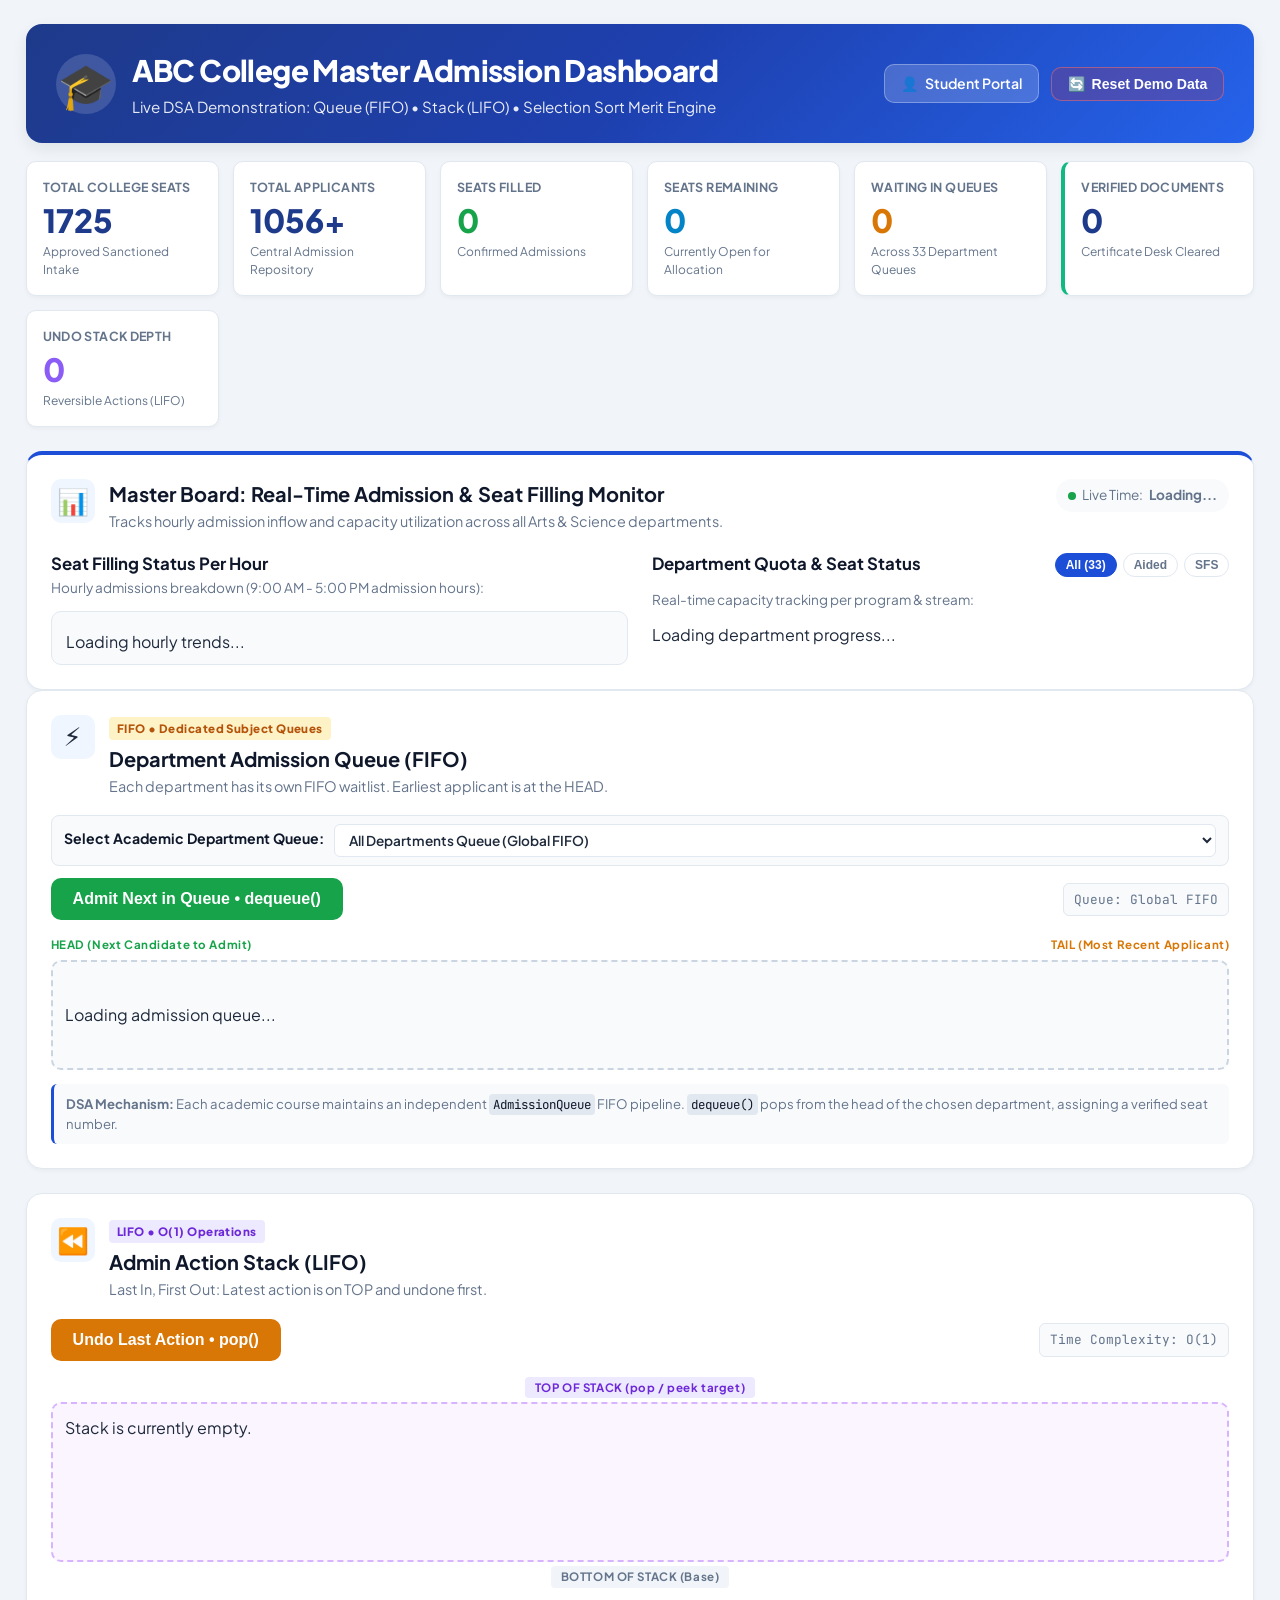
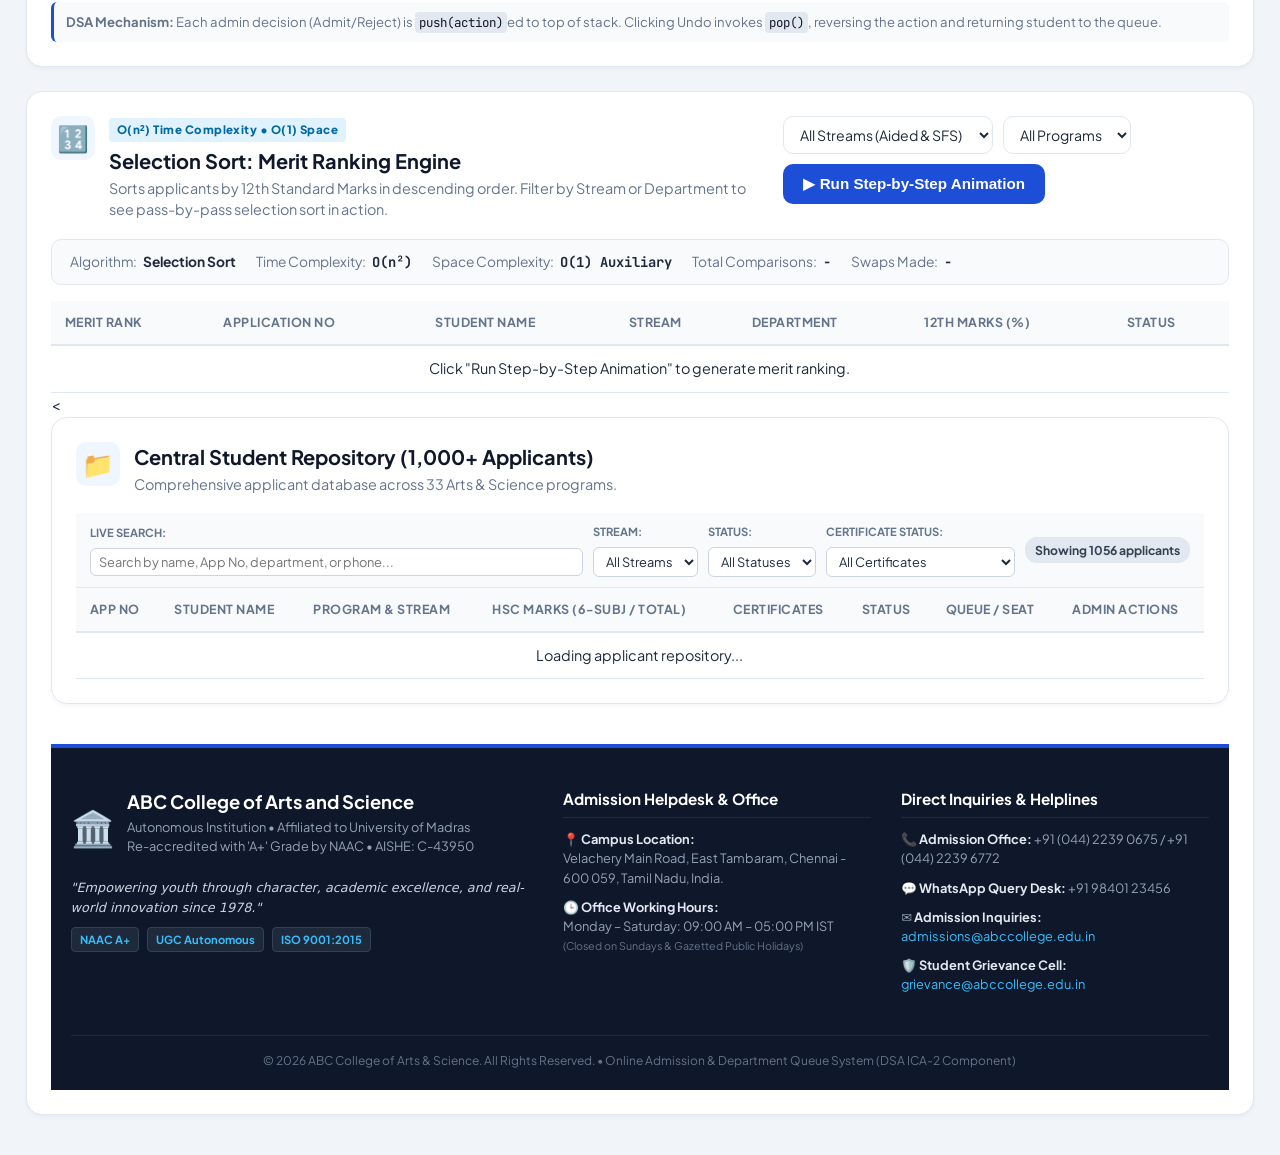
==== commit 7f3dc211: "Fix nested stat-box markup and optimize vertical full-width layout" ====
--- a/templates/admin.html
+++ b/templates/admin.html
@@ -36,7 +36,10 @@
         <section class="stats-grid dashboard-stats">
             <div class="stat-box">
                 <span class="stat-label">Total College Seats</span>
-                <span id="totalSeats" class="stat-number">340</span>
+                <span id="totalSeats" class="stat-number">1725</span>
+                <span class="stat-sub">Approved Sanctioned Intake</span>
+            </div>
+
             <div class="stat-box">
                 <span class="stat-label">Total Applicants</span>
                 <span id="totalStudents" class="stat-number">1056+</span>
--- a/static/style.css
+++ b/static/style.css
@@ -43,7 +43,7 @@
 }
 
 .container {
-    width: min(1200px, 94%);
+    width: min(1480px, 96%);
     margin: 0 auto;
     padding: 24px 0 40px;
 }
@@ -196,12 +196,19 @@
 }
 
 /* Grids */
-.student-grid,
-.admin-grid {
+.student-grid {
     display: grid;
     grid-template-columns: repeat(2, minmax(0, 1fr));
     gap: 22px;
     margin-bottom: 22px;
+}
+
+.admin-grid {
+    display: flex;
+    flex-direction: column;
+    gap: 24px;
+    margin-bottom: 24px;
+    width: 100%;
 }
 
 .card {
@@ -214,6 +221,7 @@
 
 .wide-card {
     grid-column: 1 / -1;
+    width: 100%;
 }
 
 .card-header {
@@ -244,9 +252,10 @@
 /* Stats Ribbon */
 .dashboard-stats {
     display: grid;
-    grid-template-columns: repeat(5, minmax(0, 1fr));
+    grid-template-columns: repeat(auto-fit, minmax(175px, 1fr));
     gap: 14px;
-    margin-bottom: 22px;
+    margin-bottom: 24px;
+    width: 100%;
 }
 
 .stat-box {
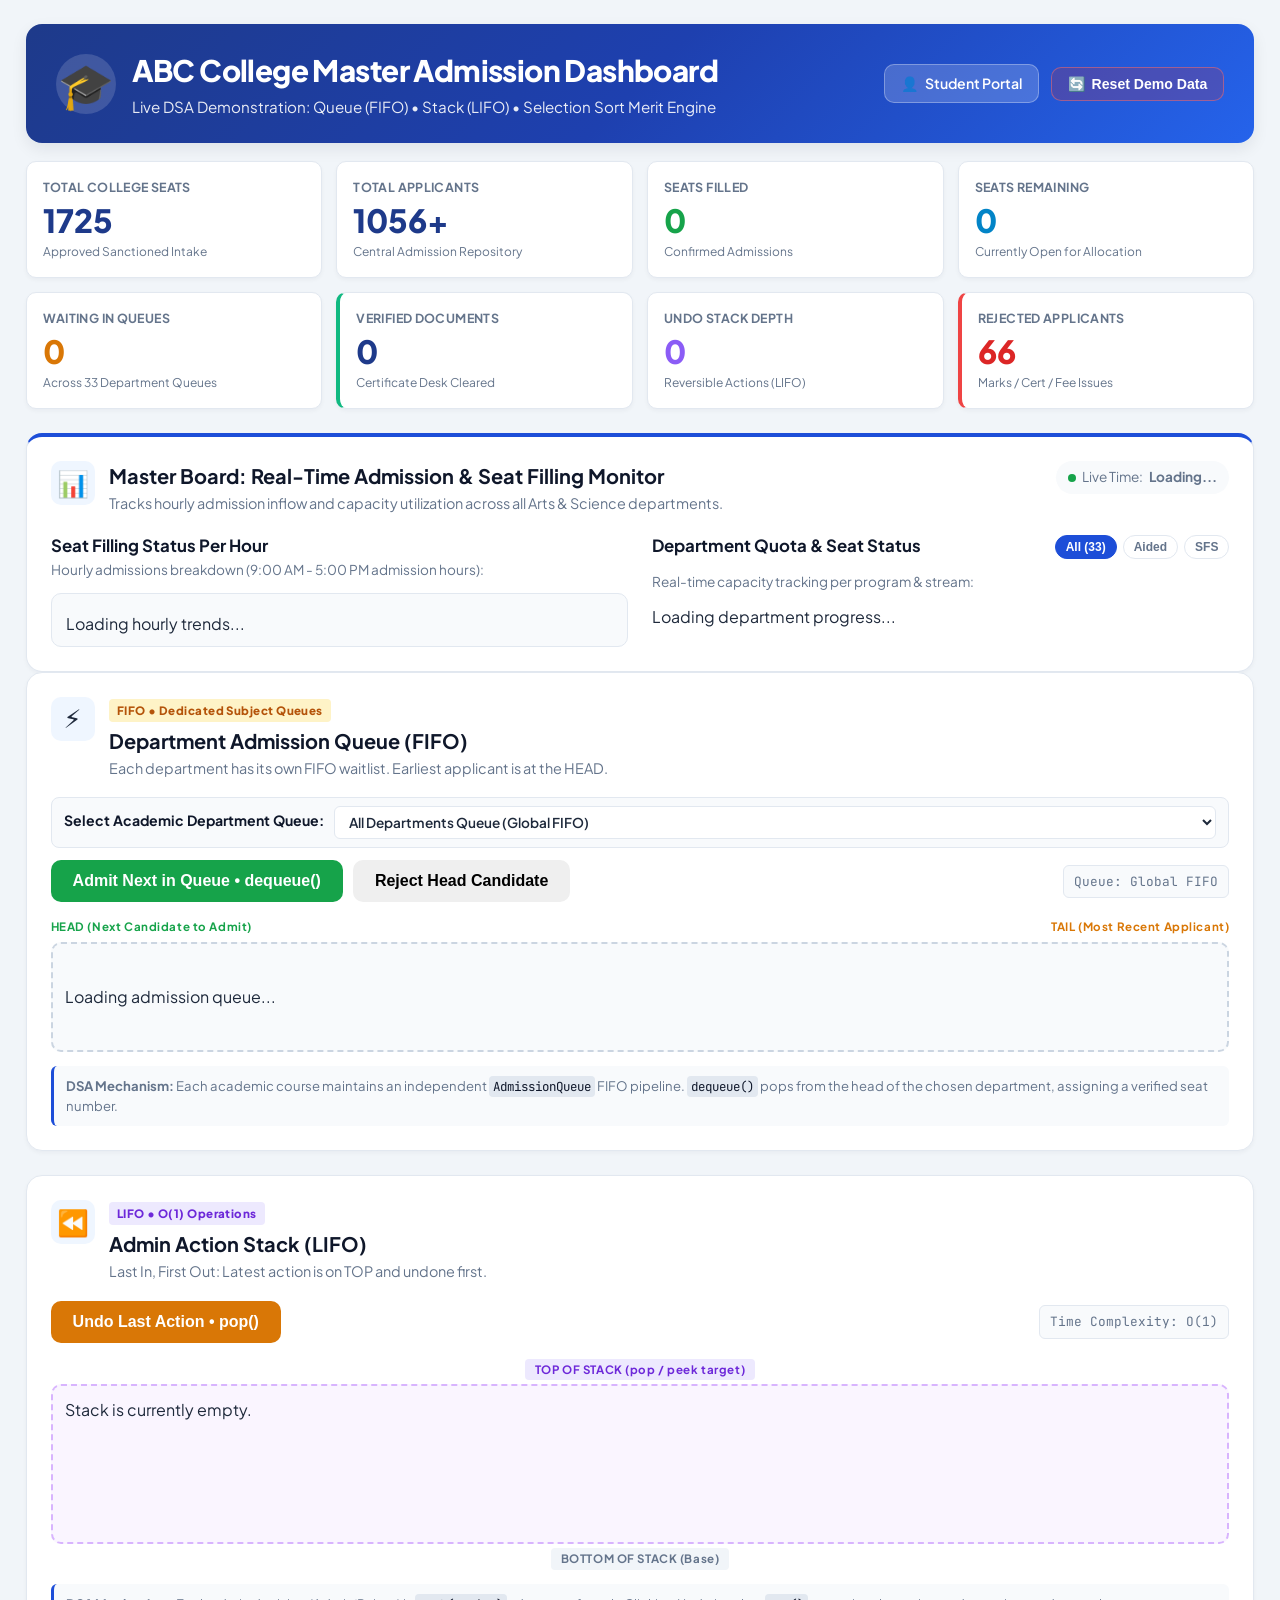
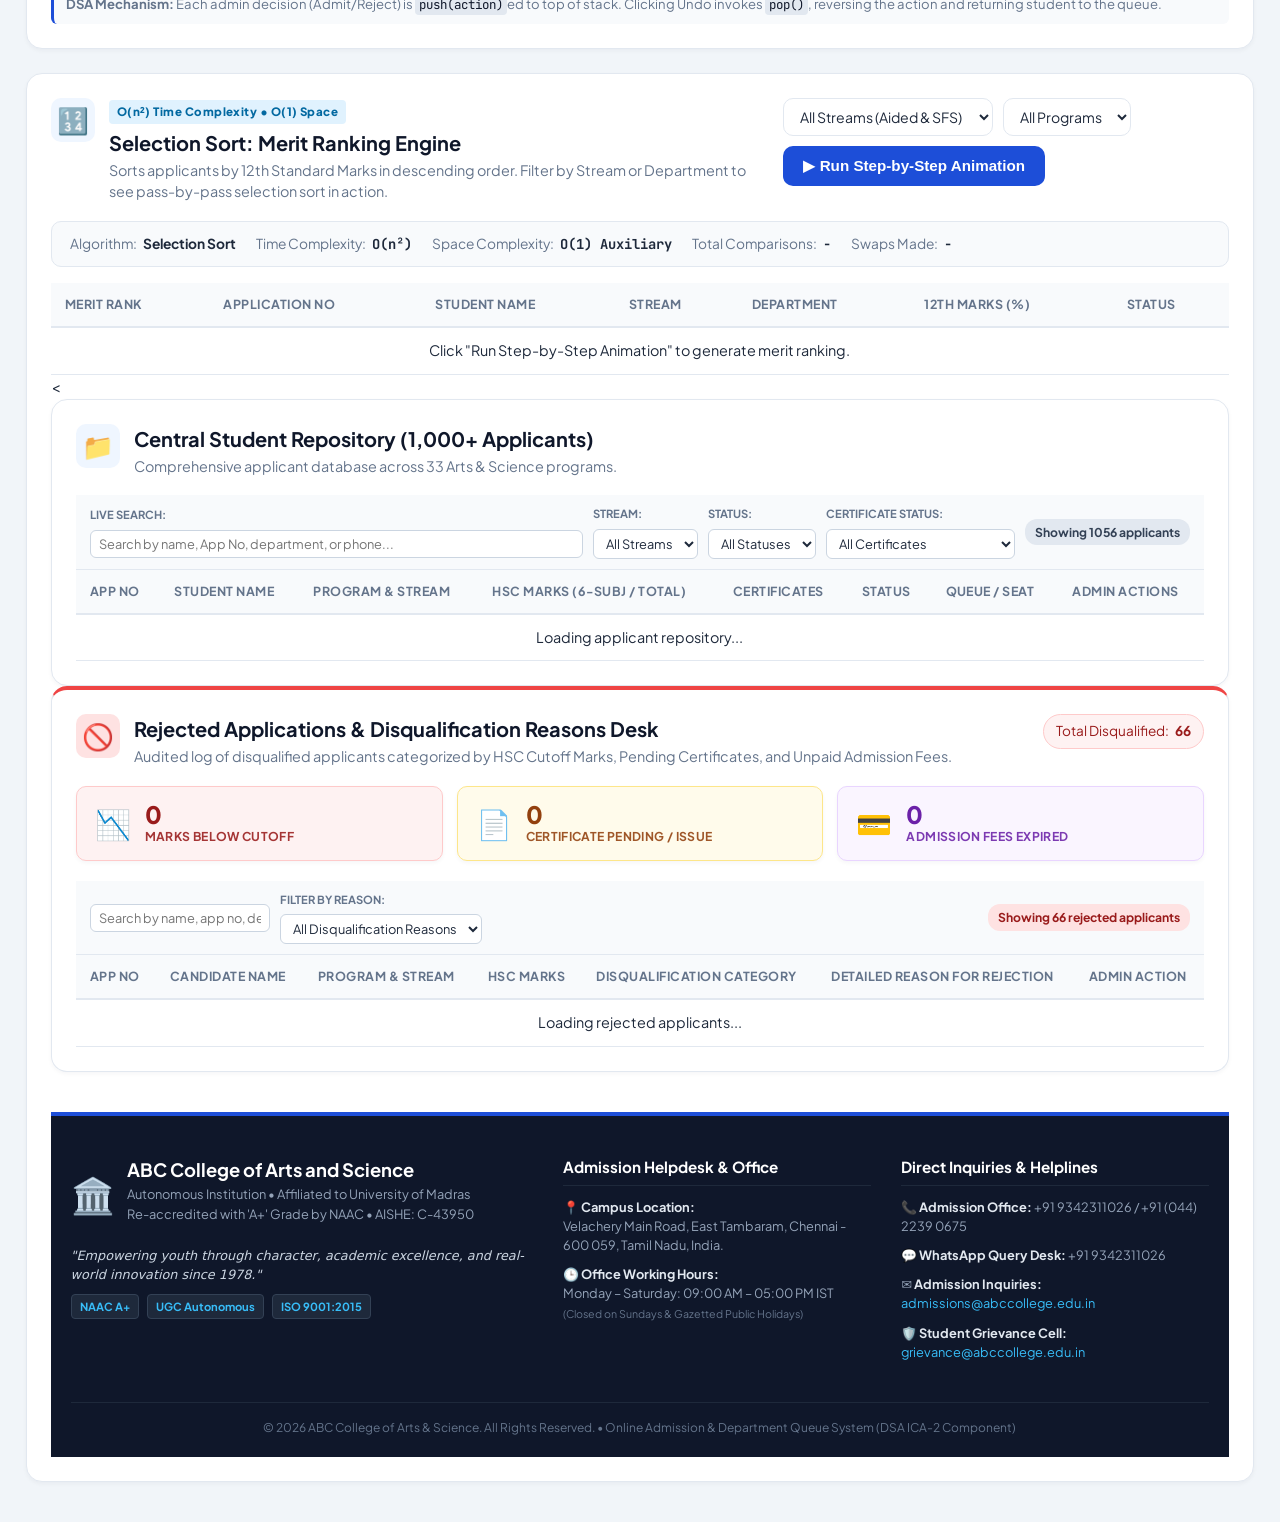
==== commit 6ff31663: "Add rejection tracking with categorized reasons (marks, certs, fees), 8th stat card, and update cont" ====
--- a/templates/admin.html
+++ b/templates/admin.html
@@ -75,6 +75,12 @@
                 <span id="stackSize" class="stat-number">0</span>
                 <span class="stat-sub">Reversible Actions (LIFO)</span>
             </div>
+
+            <div class="stat-box rejected-box" onclick="scrollToRejections()" style="cursor: pointer;" title="Click to view disqualified applicants and rejection reasons breakdown">
+                <span class="stat-label">Rejected Applicants</span>
+                <span id="totalRejected" class="stat-number">66</span>
+                <span class="stat-sub">Marks / Cert / Fee Issues</span>
+            </div>
         </section>
 
         <!-- MASTER BOARD: Real-Time Seat Monitoring -->
@@ -142,9 +148,14 @@
                 </div>
 
                 <div class="queue-control-bar">
-                    <button class="btn btn-success btn-lg" onclick="admitNextStudent()">
-                        <span id="admitBtnText">Admit Next in Queue &bull; dequeue()</span>
-                    </button>
+                    <div style="display: flex; gap: 10px; flex-wrap: wrap;">
+                        <button class="btn btn-success btn-lg" onclick="admitNextStudent()">
+                            <span id="admitBtnText">Admit Next in Queue &bull; dequeue()</span>
+                        </button>
+                        <button class="btn btn-outline-danger btn-lg" onclick="promptRejectHead()" title="Disqualify candidate at Head with reason">
+                            <span>Reject Head Candidate</span>
+                        </button>
+                    </div>
                     <span class="method-call" id="activeQueueStats">Queue: Global FIFO</span>
                 </div>
 
@@ -355,6 +366,87 @@
             </div>
         </section>
 
+        <!-- REJECTED APPLICATIONS & DISQUALIFICATION REASONS DESK -->
+        <section id="rejectionSection" class="card wide-card rejection-desk-card">
+            <div class="card-header">
+                <div class="card-icon" style="background: #fee2e2; color: #dc2626;">🚫</div>
+                <div>
+                    <h2>Rejected Applications & Disqualification Reasons Desk</h2>
+                    <p class="small-text">
+                        Audited log of disqualified applicants categorized by HSC Cutoff Marks, Pending Certificates, and Unpaid Admission Fees.
+                    </p>
+                </div>
+                <div class="live-clock" style="background: #fef2f2; color: #991b1b; border: 1px solid #fecaca;">
+                    Total Disqualified: <strong id="rejectionCardCount">66</strong>
+                </div>
+            </div>
+
+            <!-- Categorized Reason Breakdown Cards -->
+            <div class="rejection-summary-ribbon">
+                <div class="rej-stat-pill pill-marks">
+                    <span class="pill-icon">📉</span>
+                    <div>
+                        <div class="pill-num" id="rejMarksCount">0</div>
+                        <div class="pill-label">Marks Below Cutoff</div>
+                    </div>
+                </div>
+                <div class="rej-stat-pill pill-cert">
+                    <span class="pill-icon">📄</span>
+                    <div>
+                        <div class="pill-num" id="rejCertCount">0</div>
+                        <div class="pill-label">Certificate Pending / Issue</div>
+                    </div>
+                </div>
+                <div class="rej-stat-pill pill-fees">
+                    <span class="pill-icon">💳</span>
+                    <div>
+                        <div class="pill-num" id="rejFeesCount">0</div>
+                        <div class="pill-label">Admission Fees Expired</div>
+                    </div>
+                </div>
+            </div>
+
+            <!-- Rejection Search & Category Filter Bar -->
+            <div class="table-filter-bar">
+                <div class="filter-item search-item">
+                    <input type="text" id="rejSearchInput" placeholder="Search by name, app no, department..." oninput="filterRejectionTable()">
+                </div>
+                <div class="filter-item">
+                    <label for="rejCategoryFilter">Filter by Reason:</label>
+                    <select id="rejCategoryFilter" onchange="filterRejectionTable()">
+                        <option value="All">All Disqualification Reasons</option>
+                        <option value="Marks Below Cutoff">Marks Below Cutoff</option>
+                        <option value="Certificate Pending / Issue">Certificate Pending / Issue</option>
+                        <option value="Admission Fee Issue">Admission Fee Issue</option>
+                    </select>
+                </div>
+                <div class="filter-item count-item">
+                    <span id="rejFilteredCountText" class="badge-count" style="background: #fee2e2; color: #991b1b;">Showing 66 rejected applicants</span>
+                </div>
+            </div>
+
+            <div class="table-container max-h-table">
+                <table class="table-modern">
+                    <thead>
+                        <tr>
+                            <th>App No</th>
+                            <th>Candidate Name</th>
+                            <th>Program & Stream</th>
+                            <th>HSC Marks</th>
+                            <th>Disqualification Category</th>
+                            <th>Detailed Reason for Rejection</th>
+                            <th>Admin Action</th>
+                        </tr>
+                    </thead>
+                    <tbody id="rejectionTableBody">
+                        <tr>
+                            <td colspan="7" class="text-center">Loading rejected applicants...</td>
+                        </tr>
+                    </tbody>
+                </table>
+            </div>
+        </section>
+
         <!-- Certificate Verification Desk Modal -->
         <div id="certModal" class="modal-backdrop hidden">
             <div class="modal-card">
@@ -395,8 +487,8 @@
 
                 <div class="contact-col">
                     <h4>Direct Inquiries & Helplines</h4>
-                    <p>📞 <strong>Admission Office:</strong> +91 (044) 2239 0675 / +91 (044) 2239 6772</p>
-                    <p>💬 <strong>WhatsApp Query Desk:</strong> +91 98401 23456</p>
+                    <p>📞 <strong>Admission Office:</strong> +91 9342311026 / +91 (044) 2239 0675</p>
+                    <p>💬 <strong>WhatsApp Query Desk:</strong> +91 9342311026</p>
                     <p>✉️ <strong>Admission Inquiries:</strong> <a href="mailto:admissions@abccollege.edu.in">admissions@abccollege.edu.in</a></p>
                     <p>🛡️ <strong>Student Grievance Cell:</strong> <a href="mailto:grievance@abccollege.edu.in">grievance@abccollege.edu.in</a></p>
                 </div>
@@ -417,6 +509,7 @@
         let allStudentsList = [];
         let currentMasterStream = 'All';
         let currentActiveQueueCourse = 'All';
+        let allRejectedStudents = [];
 
         document.addEventListener("DOMContentLoaded", () => {
             refreshAll();
@@ -447,6 +540,24 @@
                 if (document.getElementById("verifiedCerts")) {
                     document.getElementById("verifiedCerts").textContent = data.total_verified || 0;
                 }
+                if (document.getElementById("totalRejected")) {
+                    document.getElementById("totalRejected").textContent = data.total_rejected || 0;
+                }
+                if (document.getElementById("rejectionCardCount")) {
+                    document.getElementById("rejectionCardCount").textContent = data.total_rejected || 0;
+                }
+                if (document.getElementById("rejMarksCount")) {
+                    document.getElementById("rejMarksCount").textContent = data.rejection_marks_count || 0;
+                }
+                if (document.getElementById("rejCertCount")) {
+                    document.getElementById("rejCertCount").textContent = data.rejection_cert_count || 0;
+                }
+                if (document.getElementById("rejFeesCount")) {
+                    document.getElementById("rejFeesCount").textContent = data.rejection_fees_count || 0;
+                }
+
+                allRejectedStudents = data.rejected_students || [];
+                filterRejectionTable();
 
                 allAdminCourses = data.courses;
                 populateAdminSortCourses();
@@ -888,21 +999,153 @@
             }
         }
 
-        async function rejectStudent(studentId) {
-            if (!confirm(`Are you sure you want to reject Application #${studentId}? This action can be undone via Stack pop().`)) return;
+        async function rejectStudent(studentId, defaultReason = "") {
+            let reason = defaultReason;
+            if (!reason) {
+                const choice = prompt(
+                    `Select Disqualification / Rejection Reason for Application #${studentId}:\n\n` +
+                    `1. Marks Below Cutoff (HSC percentage below department cutoff eligibility)\n` +
+                    `2. Certificate Pending (Mandatory 12th Marksheet or TC not submitted)\n` +
+                    `3. Admission Fees Issue (First semester tuition fees remittance deadline expired)\n\n` +
+                    `Enter 1, 2, 3 or type a custom reason:`,
+                    "1"
+                );
+                if (choice === null) return;
+                if (choice === "1") {
+                    reason = "Marks Below Cutoff: HSC aggregate did not meet minimum program cutoff eligibility";
+                } else if (choice === "2") {
+                    reason = "Certificate Pending: Original Transfer Certificate (TC) & 12th Marksheet verification unfulfilled";
+                } else if (choice === "3") {
+                    reason = "Admission Fees Issue: Prescribed first semester tuition fee remittance deadline expired";
+                } else {
+                    reason = choice.trim() || "Disqualified: Eligibility cutoff or document verification requirements not fulfilled";
+                }
+            }
 
             try {
-                const res = await fetch(`/api/reject/${studentId}`, { method: "POST" });
+                const res = await fetch(`/api/reject/${studentId}`, {
+                    method: "POST",
+                    headers: { "Content-Type": "application/json" },
+                    body: JSON.stringify({ reason: reason })
+                });
                 const result = await res.json();
 
                 if (result.success) {
-                    alert(result.message);
+                    alert(`🚫 ${result.message}`);
                     refreshAll();
                 } else {
-                    alert(result.error);
+                    alert(`⚠️ ${result.error}`);
                 }
             } catch (err) {
                 alert("Error rejecting student.");
+            }
+        }
+
+        async function promptRejectHead() {
+            try {
+                const res = await fetch("/api/dashboard");
+                const data = await res.json();
+                if (data.next_student) {
+                    rejectStudent(data.next_student.id);
+                } else {
+                    alert("The queue is empty! No applicant at HEAD to reject.");
+                }
+            } catch (e) {
+                alert("Error fetching next applicant.");
+            }
+        }
+
+        function scrollToRejections() {
+            const el = document.getElementById("rejectionSection");
+            if (el) {
+                el.scrollIntoView({ behavior: "smooth" });
+            }
+        }
+
+        function filterRejectionTable() {
+            const term = (document.getElementById("rejSearchInput") ? document.getElementById("rejSearchInput").value.trim().toLowerCase() : "");
+            const category = (document.getElementById("rejCategoryFilter") ? document.getElementById("rejCategoryFilter").value : "All");
+
+            let filtered = allRejectedStudents;
+            if (category !== "All") {
+                filtered = filtered.filter(s => s.reason_category === category || (s.rejection_reason || "").toLowerCase().includes(category.toLowerCase()));
+            }
+            if (term) {
+                filtered = filtered.filter(s =>
+                    (s.name && s.name.toLowerCase().includes(term)) ||
+                    (s.app_no && s.app_no.toLowerCase().includes(term)) ||
+                    (s.department && s.department.toLowerCase().includes(term)) ||
+                    (s.rejection_reason && s.rejection_reason.toLowerCase().includes(term))
+                );
+            }
+
+            renderRejectionsTable(filtered);
+        }
+
+        function renderRejectionsTable(students) {
+            const tbody = document.getElementById("rejectionTableBody");
+            const countLabel = document.getElementById("rejFilteredCountText");
+            if (countLabel) {
+                countLabel.textContent = `Showing ${students.length} of ${allRejectedStudents.length} rejected applicants`;
+            }
+
+            if (!tbody) return;
+            if (!students || students.length === 0) {
+                tbody.innerHTML = `<tr><td colspan="7" class="text-center">No rejected applicants matching current filters.</td></tr>`;
+                return;
+            }
+
+            tbody.innerHTML = students.slice(0, 100).map(s => {
+                let badgeClass = "badge-reason-other";
+                let cat = s.reason_category || "Other";
+                if (cat.includes("Marks")) badgeClass = "badge-reason-marks";
+                else if (cat.includes("Cert")) badgeClass = "badge-reason-cert";
+                else if (cat.includes("Fee")) badgeClass = "badge-reason-fees";
+
+                return `
+                    <tr>
+                        <td><strong class="font-mono">${s.app_no || ('#' + s.id)}</strong></td>
+                        <td>
+                            <strong>${s.name}</strong>
+                            <small class="d-block text-muted">📞 ${s.phone || 'N/A'}</small>
+                        </td>
+                        <td>
+                            <span class="stream-tag stream-${(s.stream || 'aided').toLowerCase()}">${s.stream || 'Aided'}</span>
+                            <small class="d-block">${s.department}</small>
+                        </td>
+                        <td>
+                            <strong class="marks-text">${s.marks}%</strong>
+                            <small class="d-block text-muted">Total: ${s.marks_total || (s.marks * 6).toFixed(1)}/600</small>
+                        </td>
+                        <td>
+                            <span class="${badgeClass}">${cat}</span>
+                        </td>
+                        <td class="reason-desc-cell">
+                            ${s.rejection_reason || 'Disqualified: Minimum program criteria not satisfied.'}
+                        </td>
+                        <td>
+                            <button class="btn-action btn-sm btn-success" onclick="reinstateStudent(${s.id})" title="Reinstate candidate back to queue via Undo">
+                                Reinstate
+                            </button>
+                        </td>
+                    </tr>
+                `;
+            }).join("");
+        }
+
+        async function reinstateStudent(studentId) {
+            if (!confirm(`Are you sure you want to reinstate Application #${studentId} back to the active queue?`)) return;
+            try {
+                const res = await fetch("/api/undo", { method: "POST" });
+                const data = await res.json();
+                if (data.success) {
+                    alert(`✅ Application reinstated back into queue!`);
+                    refreshAll();
+                } else {
+                    alert(`⚠️ ${data.error}`);
+                }
+            } catch (e) {
+                alert("Could not reinstate student.");
             }
         }
 
--- a/static/style.css
+++ b/static/style.css
@@ -249,13 +249,25 @@
     color: var(--neutral-dark);
 }
 
-/* Stats Ribbon */
+/* Stats Ribbon - Balanced 8 Cards Layout (4 x 2) */
 .dashboard-stats {
     display: grid;
-    grid-template-columns: repeat(auto-fit, minmax(175px, 1fr));
+    grid-template-columns: repeat(4, minmax(0, 1fr));
     gap: 14px;
     margin-bottom: 24px;
     width: 100%;
+}
+
+@media (max-width: 1100px) {
+    .dashboard-stats {
+        grid-template-columns: repeat(2, minmax(0, 1fr));
+    }
+}
+
+@media (max-width: 580px) {
+    .dashboard-stats {
+        grid-template-columns: 1fr;
+    }
 }
 
 .stat-box {
@@ -293,6 +305,15 @@
 .available-box .stat-number { color: var(--accent); }
 .queue-box .stat-number { color: var(--warning); }
 .stack-box .stat-number { color: #8b5cf6; }
+.rejected-box .stat-number { color: #dc2626; }
+.rejected-box {
+    border-left: 4px solid #ef4444;
+    transition: transform 0.2s ease, box-shadow 0.2s ease;
+}
+.rejected-box:hover {
+    transform: translateY(-2px);
+    box-shadow: var(--shadow-md);
+}
 
 /* Master Board */
 .master-board-card {
@@ -2076,4 +2097,115 @@
     font-size: 0.75rem;
     color: #64748b;
 }
+
+/* Rejected Applications & Disqualification Desk */
+.rejection-desk-card {
+    border-top: 4px solid #ef4444;
+    background: #ffffff;
+    margin-bottom: 24px;
+}
+
+.rejection-summary-ribbon {
+    display: grid;
+    grid-template-columns: repeat(auto-fit, minmax(220px, 1fr));
+    gap: 14px;
+    margin-bottom: 20px;
+}
+
+.rej-stat-pill {
+    padding: 14px 18px;
+    border-radius: var(--radius-md);
+    display: flex;
+    align-items: center;
+    gap: 14px;
+    border: 1px solid var(--border-color);
+    box-shadow: var(--shadow-sm);
+}
+
+.rej-stat-pill.pill-marks {
+    background: #fef2f2;
+    border-color: #fecaca;
+    color: #991b1b;
+}
+
+.rej-stat-pill.pill-cert {
+    background: #fffbeb;
+    border-color: #fde68a;
+    color: #92400e;
+}
+
+.rej-stat-pill.pill-fees {
+    background: #faf5ff;
+    border-color: #e9d5ff;
+    color: #6b21a8;
+}
+
+.rej-stat-pill .pill-icon {
+    font-size: 1.8rem;
+}
+
+.rej-stat-pill .pill-num {
+    font-size: 1.5rem;
+    font-weight: 800;
+    line-height: 1.1;
+}
+
+.rej-stat-pill .pill-label {
+    font-size: 0.76rem;
+    font-weight: 700;
+    text-transform: uppercase;
+    letter-spacing: 0.03em;
+    opacity: 0.88;
+}
+
+.badge-reason-marks {
+    background: #fee2e2;
+    color: #991b1b;
+    border: 1px solid #fca5a5;
+    padding: 4px 9px;
+    border-radius: 4px;
+    font-size: 0.73rem;
+    font-weight: 700;
+    display: inline-block;
+}
+
+.badge-reason-cert {
+    background: #fef3c7;
+    color: #92400e;
+    border: 1px solid #fcd34d;
+    padding: 4px 9px;
+    border-radius: 4px;
+    font-size: 0.73rem;
+    font-weight: 700;
+    display: inline-block;
+}
+
+.badge-reason-fees {
+    background: #f3e8ff;
+    color: #6b21a8;
+    border: 1px solid #d8b4fe;
+    padding: 4px 9px;
+    border-radius: 4px;
+    font-size: 0.73rem;
+    font-weight: 700;
+    display: inline-block;
+}
+
+.badge-reason-other {
+    background: #f1f5f9;
+    color: #475569;
+    border: 1px solid #cbd5e1;
+    padding: 4px 9px;
+    border-radius: 4px;
+    font-size: 0.73rem;
+    font-weight: 700;
+    display: inline-block;
+}
+
+.reason-desc-cell {
+    font-size: 0.83rem;
+    line-height: 1.45;
+    color: var(--neutral-dark);
+    max-width: 340px;
+}
 
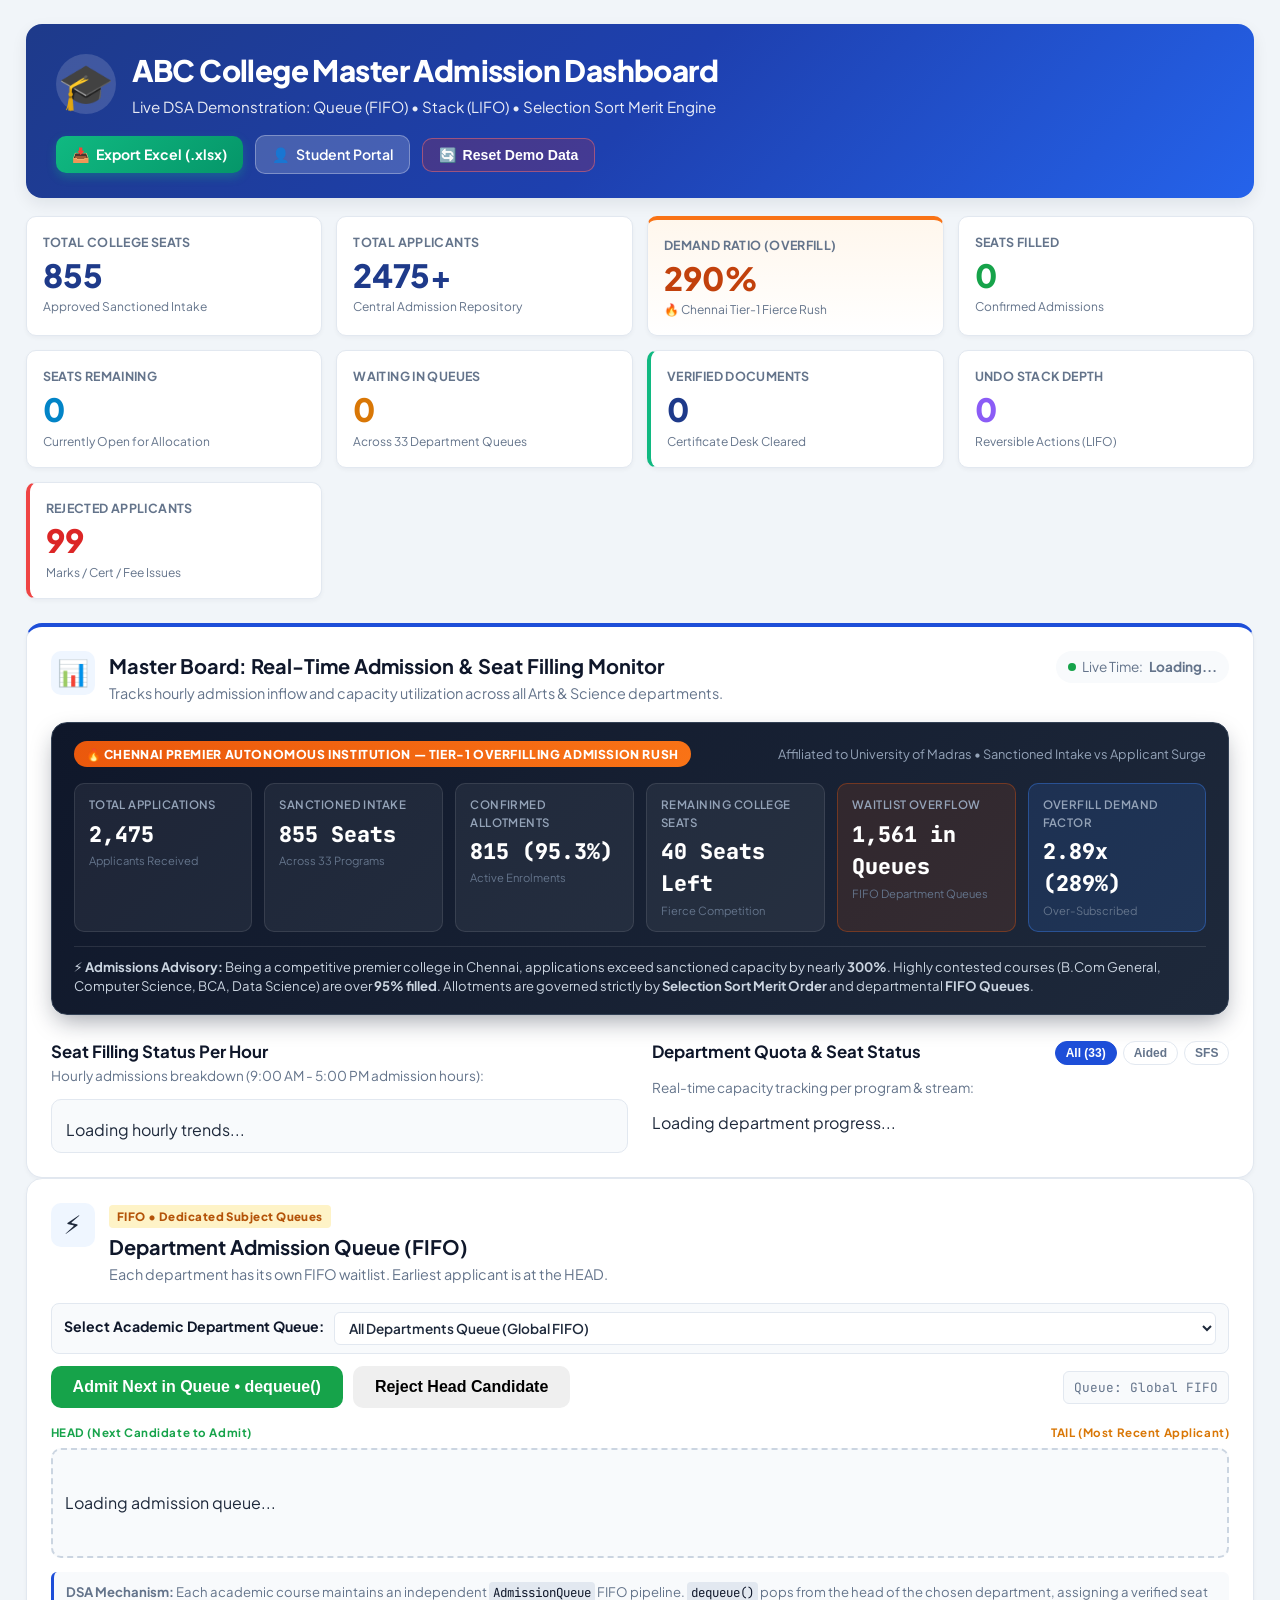
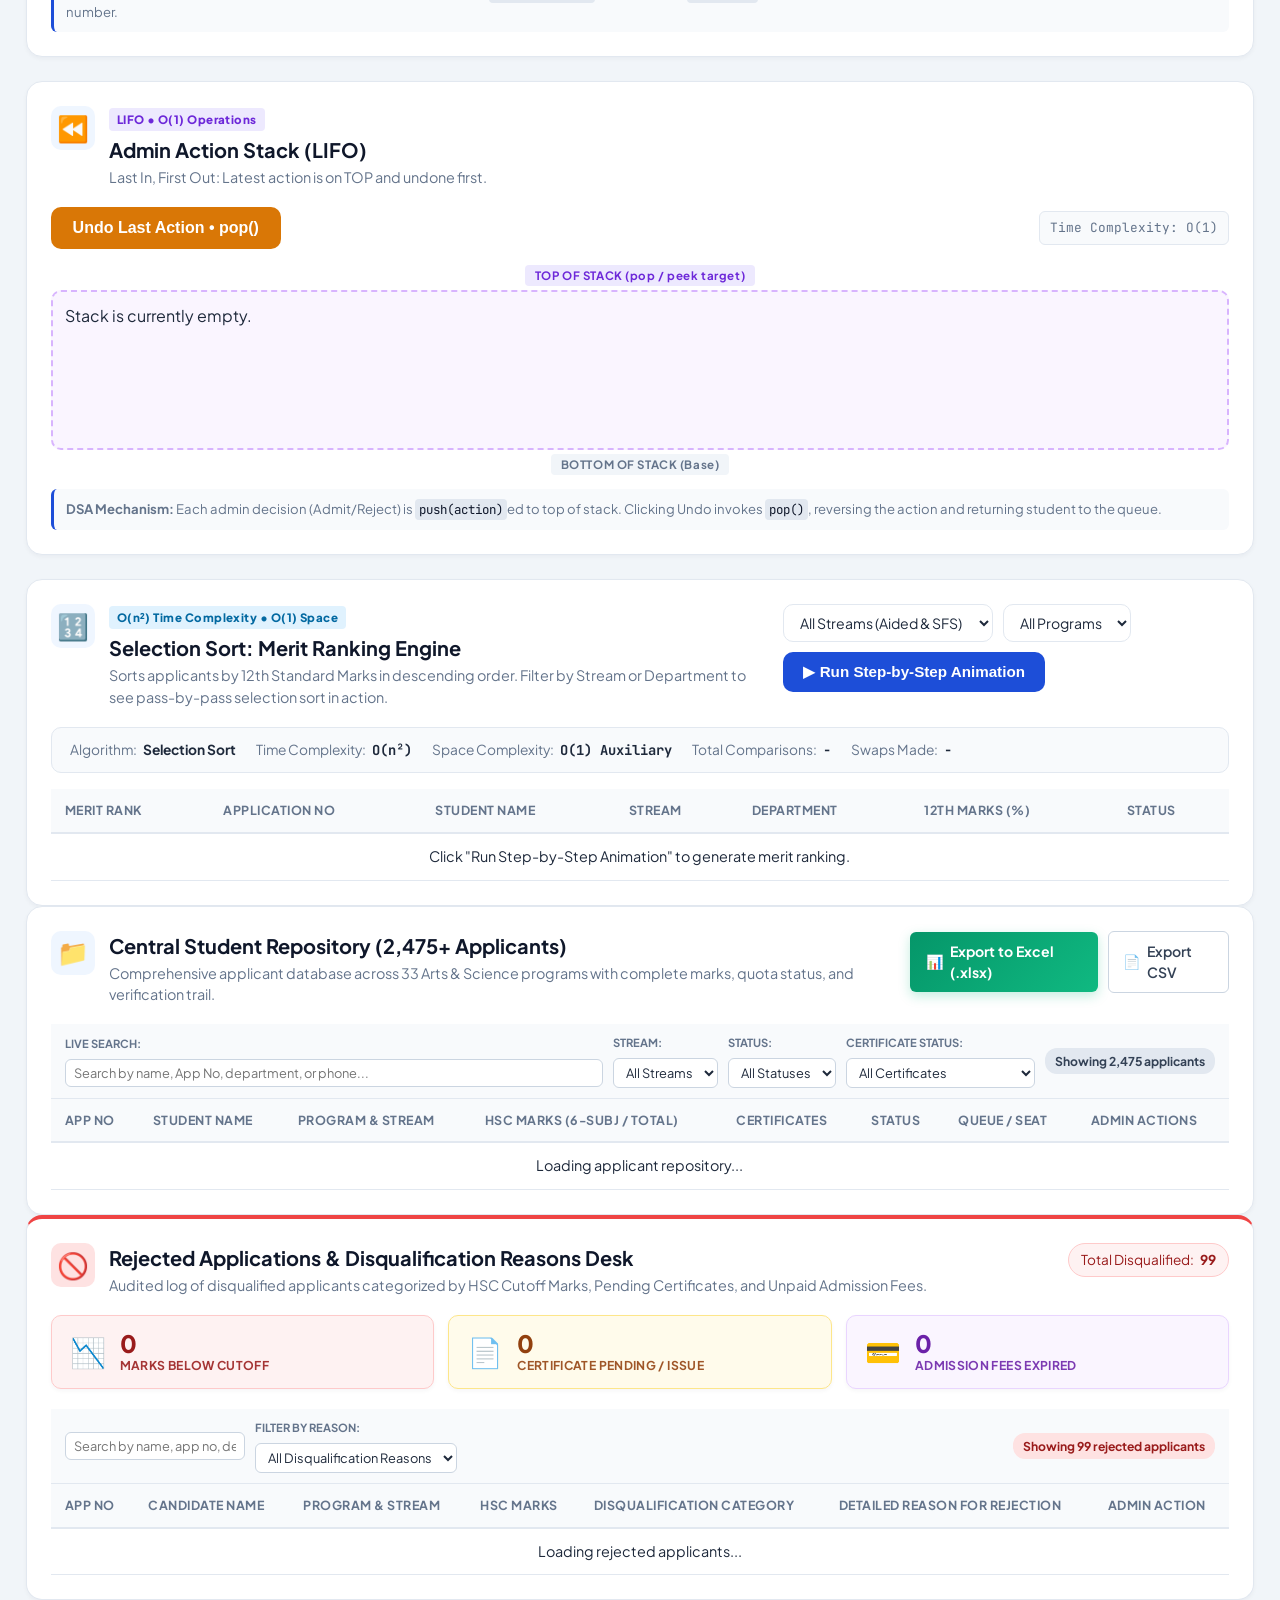
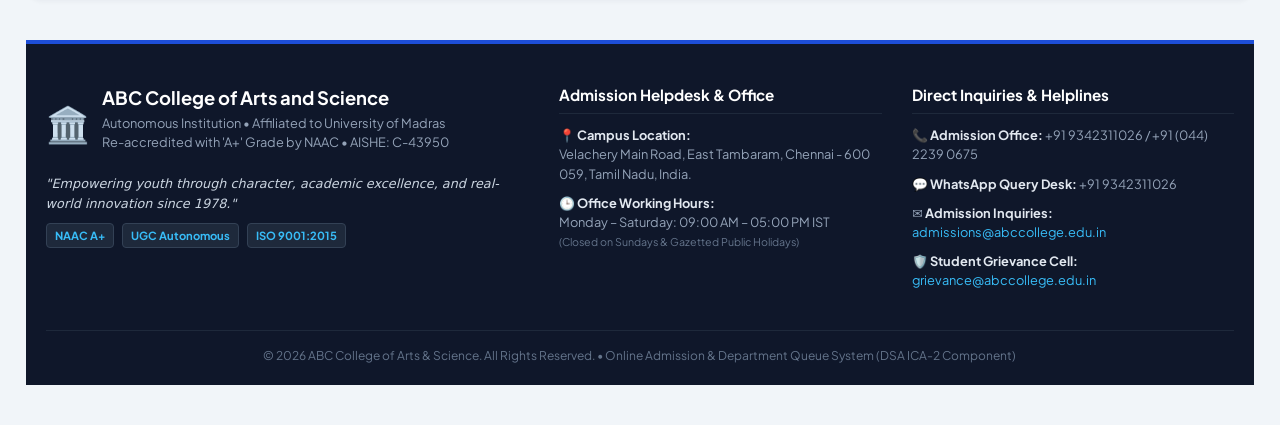
==== commit fbbc54b9: "Add Excel and CSV applicant export with Chennai competitive college overfilling admission simulation" ====
--- a/templates/admin.html
+++ b/templates/admin.html
@@ -22,6 +22,9 @@
                     </div>
                 </div>
                 <div class="header-badge-group">
+                    <a class="nav-btn btn-excel-top" href="/api/export-students" title="Export entire applicant database as formatted Excel spreadsheet">
+                        <span class="icon">📥</span> Export Excel (.xlsx)
+                    </a>
                     <a class="nav-btn" href="/">
                         <span class="icon">👤</span> Student Portal
                     </a>
@@ -36,14 +39,20 @@
         <section class="stats-grid dashboard-stats">
             <div class="stat-box">
                 <span class="stat-label">Total College Seats</span>
-                <span id="totalSeats" class="stat-number">1725</span>
+                <span id="totalSeats" class="stat-number">855</span>
                 <span class="stat-sub">Approved Sanctioned Intake</span>
             </div>
 
             <div class="stat-box">
                 <span class="stat-label">Total Applicants</span>
-                <span id="totalStudents" class="stat-number">1056+</span>
+                <span id="totalStudents" class="stat-number">2475+</span>
                 <span class="stat-sub">Central Admission Repository</span>
+            </div>
+
+            <div class="stat-box overfill-box" title="Chennai Premier College Over-subscription Index">
+                <span class="stat-label">Demand Ratio (Overfill)</span>
+                <span id="demandRatio" class="stat-number">290%</span>
+                <span class="stat-sub">🔥 Chennai Tier-1 Fierce Rush</span>
             </div>
 
             <div class="stat-box filled-box">
@@ -78,7 +87,7 @@
 
             <div class="stat-box rejected-box" onclick="scrollToRejections()" style="cursor: pointer;" title="Click to view disqualified applicants and rejection reasons breakdown">
                 <span class="stat-label">Rejected Applicants</span>
-                <span id="totalRejected" class="stat-number">66</span>
+                <span id="totalRejected" class="stat-number">99</span>
                 <span class="stat-sub">Marks / Cert / Fee Issues</span>
             </div>
         </section>
@@ -95,6 +104,49 @@
                 </div>
                 <div class="live-clock">
                     <span class="pulse-dot"></span> Live Time: <strong id="lastUpdated">Loading...</strong>
+                </div>
+            </div>
+
+            <!-- Chennai Tier-1 Admission Surge & Overfill Monitor -->
+            <div class="overfill-banner-card">
+                <div class="overfill-banner-header">
+                    <div class="overfill-badge-pill">🔥 CHENNAI PREMIER AUTONOMOUS INSTITUTION — TIER-1 OVERFILLING ADMISSION RUSH</div>
+                    <span class="overfill-meta-note">Affiliated to University of Madras &bull; Sanctioned Intake vs Applicant Surge</span>
+                </div>
+                <div class="overfill-stats-grid">
+                    <div class="of-stat">
+                        <span class="of-lbl">Total Applications</span>
+                        <strong id="ofTotalApps" class="of-val">2,475</strong>
+                        <small class="of-sub">Applicants Received</small>
+                    </div>
+                    <div class="of-stat">
+                        <span class="of-lbl">Sanctioned Intake</span>
+                        <strong id="ofSanctioned" class="of-val">855 Seats</strong>
+                        <small class="of-sub">Across 33 Programs</small>
+                    </div>
+                    <div class="of-stat">
+                        <span class="of-lbl">Confirmed Allotments</span>
+                        <strong id="ofFilled" class="of-val text-success">815 (95.3%)</strong>
+                        <small class="of-sub">Active Enrolments</small>
+                    </div>
+                    <div class="of-stat">
+                        <span class="of-lbl">Remaining College Seats</span>
+                        <strong id="ofRemaining" class="of-val text-danger">40 Seats Left</strong>
+                        <small class="of-sub">Fierce Competition</small>
+                    </div>
+                    <div class="of-stat highlight">
+                        <span class="of-lbl">Waitlist Overflow</span>
+                        <strong id="ofWaiting" class="of-val text-warning">1,561 in Queues</strong>
+                        <small class="of-sub">FIFO Department Queues</small>
+                    </div>
+                    <div class="of-stat highlight-ratio">
+                        <span class="of-lbl">Overfill Demand Factor</span>
+                        <strong id="ofRatio" class="of-val text-primary">2.89x (289%)</strong>
+                        <small class="of-sub">Over-Subscribed</small>
+                    </div>
+                </div>
+                <div class="of-notice-footer">
+                    <span>⚡ <strong>Admissions Advisory:</strong> Being a competitive premier college in Chennai, applications exceed sanctioned capacity by nearly <strong>300%</strong>. Highly contested courses (B.Com General, Computer Science, BCA, Data Science) are over <strong>95% filled</strong>. Allotments are governed strictly by <strong>Selection Sort Merit Order</strong> and departmental <strong>FIFO Queues</strong>.</span>
                 </div>
             </div>
 
@@ -296,13 +348,24 @@
                         </tr>
                     </tbody>
                 </table>
-            <        <!-- All Student Applications Database Table (1000+ Records) -->
+            </div>
+        </section>
+
+        <!-- All Student Applications Database Table (2,475+ Records) -->
         <section class="card wide-card">
             <div class="card-header">
                 <div class="card-icon">📁</div>
-                <div>
-                    <h2>Central Student Repository (1,000+ Applicants)</h2>
-                    <p class="small-text">Comprehensive applicant database across 33 Arts & Science programs.</p>
+                <div class="header-fill">
+                    <h2>Central Student Repository (2,475+ Applicants)</h2>
+                    <p class="small-text">Comprehensive applicant database across 33 Arts & Science programs with complete marks, quota status, and verification trail.</p>
+                </div>
+                <div class="repo-export-btns">
+                    <a href="/api/export-students" class="btn btn-export-excel" title="Download formatted Excel (.xlsx) file">
+                        <span>📊</span> Export to Excel (.xlsx)
+                    </a>
+                    <a href="/api/export-students?format=csv" class="btn btn-export-csv" title="Download CSV file">
+                        <span>📄</span> Export CSV
+                    </a>
                 </div>
             </div>
 
@@ -339,7 +402,7 @@
                     </select>
                 </div>
                 <div class="filter-item count-item">
-                    <span id="filteredCountText" class="badge-count">Showing 1056 applicants</span>
+                    <span id="filteredCountText" class="badge-count">Showing 2,475 applicants</span>
                 </div>
             </div>
 
@@ -377,7 +440,7 @@
                     </p>
                 </div>
                 <div class="live-clock" style="background: #fef2f2; color: #991b1b; border: 1px solid #fecaca;">
-                    Total Disqualified: <strong id="rejectionCardCount">66</strong>
+                    Total Disqualified: <strong id="rejectionCardCount">99</strong>
                 </div>
             </div>
 
@@ -421,7 +484,7 @@
                     </select>
                 </div>
                 <div class="filter-item count-item">
-                    <span id="rejFilteredCountText" class="badge-count" style="background: #fee2e2; color: #991b1b;">Showing 66 rejected applicants</span>
+                    <span id="rejFilteredCountText" class="badge-count" style="background: #fee2e2; color: #991b1b;">Showing 99 rejected applicants</span>
                 </div>
             </div>
 
@@ -535,7 +598,28 @@
                 document.getElementById("lastUpdated").textContent = data.time;
 
                 if (document.getElementById("totalStudents")) {
-                    document.getElementById("totalStudents").textContent = data.total_students || "1056+";
+                    document.getElementById("totalStudents").textContent = (data.total_students || 0).toLocaleString('en-IN');
+                }
+                if (document.getElementById("demandRatio")) {
+                    document.getElementById("demandRatio").textContent = (data.demand_ratio || 0) + "%";
+                }
+                if (document.getElementById("ofTotalApps")) {
+                    document.getElementById("ofTotalApps").textContent = (data.total_students || 0).toLocaleString('en-IN');
+                }
+                if (document.getElementById("ofSanctioned")) {
+                    document.getElementById("ofSanctioned").textContent = data.total_seats + " Seats";
+                }
+                if (document.getElementById("ofFilled")) {
+                    document.getElementById("ofFilled").textContent = `${data.filled_seats} (${data.fill_rate || data.fill_percentage || 0}%)`;
+                }
+                if (document.getElementById("ofRemaining")) {
+                    document.getElementById("ofRemaining").textContent = data.available_seats + " Seats Left";
+                }
+                if (document.getElementById("ofWaiting")) {
+                    document.getElementById("ofWaiting").textContent = `${data.queue_size || 0} in Queues`;
+                }
+                if (document.getElementById("ofRatio")) {
+                    document.getElementById("ofRatio").textContent = `${data.demand_factor || 0}x (${data.demand_ratio || 0}%)`;
                 }
                 if (document.getElementById("verifiedCerts")) {
                     document.getElementById("verifiedCerts").textContent = data.total_verified || 0;
@@ -707,8 +791,12 @@
                             <span class="stream-tag stream-${c.stream.toLowerCase()}">${c.stream}</span>
                             <strong>${c.name}</strong> 
                             <small class="text-muted">(${c.code})</small>
+                            ${c.is_overfilled ? `<span class="badge-overfill">🔥 Demand ${c.demand_percentage}%</span>` : ''}
                         </span>
-                        <span class="cp-seats"><strong>${c.filled_seats}</strong> / ${c.total_seats} filled (${c.available_seats} remaining)</span>
+                        <span class="cp-seats">
+                            <strong>${c.filled_seats}</strong> / ${c.total_seats} filled (${c.available_seats} remaining)
+                            <span class="badge-waitlist">⏳ ${c.queue_waiting || 0} waitlisted</span>
+                        </span>
                     </div>
                     <div class="cp-bar-track">
                         <div class="cp-bar-fill" style="width: ${c.fill_percentage}%;"></div>
--- a/static/style.css
+++ b/static/style.css
@@ -2208,4 +2208,766 @@
     color: var(--neutral-dark);
     max-width: 340px;
 }
+
+/* ==========================================================================
+   ACADEMIC PROGRAMS & FEE STRUCTURE SHOWCASE (Full-Width)
+   ========================================================================== */
+.fee-structure-card {
+    border-top: 4px solid #10b981;
+    background: #ffffff;
+    margin-bottom: 24px;
+    width: 100%;
+}
+
+.fee-filter-bar {
+    display: flex;
+    justify-content: space-between;
+    align-items: center;
+    flex-wrap: wrap;
+    gap: 12px;
+    margin-bottom: 18px;
+    background: #f8fafc;
+    padding: 12px 16px;
+    border-radius: var(--radius-md);
+    border: 1px solid var(--border-color);
+}
+
+.fee-stream-tabs {
+    display: flex;
+    gap: 8px;
+    flex-wrap: wrap;
+}
+
+.fee-search-wrap {
+    flex: 1;
+    min-width: 240px;
+    max-width: 360px;
+}
+
+.fee-search-wrap input {
+    width: 100%;
+    padding: 9px 14px;
+    border: 1px solid #cbd5e1;
+    border-radius: var(--radius-sm);
+    font-size: 0.88rem;
+    background: #ffffff;
+}
+
+.fee-search-wrap input:focus {
+    outline: none;
+    border-color: #10b981;
+    box-shadow: 0 0 0 3px rgba(16, 185, 129, 0.15);
+}
+
+.fee-cards-grid {
+    display: grid;
+    grid-template-columns: repeat(auto-fill, minmax(290px, 1fr));
+    gap: 14px;
+    max-height: 480px;
+    overflow-y: auto;
+    padding: 4px 4px 10px 4px;
+}
+
+.fee-card {
+    background: #ffffff;
+    border: 1px solid #e2e8f0;
+    border-radius: var(--radius-md);
+    padding: 16px;
+    display: flex;
+    flex-direction: column;
+    justify-content: space-between;
+    box-shadow: var(--shadow-sm);
+    transition: transform 0.2s ease, box-shadow 0.2s ease, border-color 0.2s ease;
+    border-left: 4px solid #10b981;
+}
+
+.fee-card.stream-sfs {
+    border-left-color: #3b82f6;
+}
+
+.fee-card:hover {
+    transform: translateY(-2px);
+    box-shadow: var(--shadow-md);
+    border-color: #cbd5e1;
+}
+
+.fee-card-top {
+    margin-bottom: 12px;
+}
+
+.fee-badges-row {
+    display: flex;
+    justify-content: space-between;
+    align-items: center;
+    margin-bottom: 8px;
+}
+
+.fee-card h4 {
+    font-size: 1rem;
+    font-weight: 700;
+    color: var(--neutral-dark);
+    margin: 0 0 4px 0;
+}
+
+.fee-dept-cat {
+    font-size: 0.78rem;
+    color: var(--neutral-muted);
+}
+
+.fee-meta-row {
+    display: flex;
+    gap: 12px;
+    font-size: 0.78rem;
+    color: #475569;
+    margin: 10px 0 14px 0;
+    padding: 8px 10px;
+    background: #f8fafc;
+    border-radius: 6px;
+    border: 1px dashed #cbd5e1;
+}
+
+.fee-pricing-footer {
+    display: flex;
+    align-items: center;
+    justify-content: space-between;
+    border-top: 1px solid #f1f5f9;
+    padding-top: 12px;
+    margin-top: auto;
+}
+
+.fee-amount-box {
+    display: flex;
+    flex-direction: column;
+}
+
+.fee-lbl {
+    font-size: 0.68rem;
+    font-weight: 700;
+    text-transform: uppercase;
+    color: var(--neutral-muted);
+    letter-spacing: 0.04em;
+}
+
+.fee-val {
+    font-size: 1.25rem;
+    font-weight: 800;
+    color: #065f46;
+    line-height: 1.2;
+}
+
+.fee-card.stream-sfs .fee-val {
+    color: #1e40af;
+}
+
+.fee-val small {
+    font-size: 0.72rem;
+    font-weight: 600;
+    color: var(--neutral-muted);
+}
+
+.btn-apply-fee {
+    background: #10b981;
+    color: white;
+    border: none;
+    padding: 7px 14px;
+    border-radius: var(--radius-sm);
+    font-size: 0.82rem;
+    font-weight: 700;
+    cursor: pointer;
+    transition: background 0.2s ease, transform 0.1s ease;
+}
+
+.fee-card.stream-sfs .btn-apply-fee {
+    background: #2563eb;
+}
+
+.btn-apply-fee:hover {
+    filter: brightness(0.92);
+    transform: scale(1.02);
+}
+
+/* ==========================================================================
+   ABC FRIEND (ஏபிசி நண்பன்) FLOATING CHATBOX WIDGET
+   ========================================================================== */
+.chat-launcher-btn {
+    position: fixed;
+    bottom: 24px;
+    right: 24px;
+    z-index: 9999;
+    background: linear-gradient(135deg, #1d4ed8, #2563eb);
+    color: white;
+    border: none;
+    border-radius: 50px;
+    padding: 12px 20px;
+    display: flex;
+    align-items: center;
+    gap: 10px;
+    cursor: pointer;
+    box-shadow: 0 10px 25px -5px rgba(37, 99, 235, 0.5), 0 8px 10px -6px rgba(37, 99, 235, 0.4);
+    font-family: inherit;
+    font-weight: 700;
+    font-size: 0.92rem;
+    transition: transform 0.2s ease, box-shadow 0.2s ease;
+    animation: bounceIn 0.5s ease;
+}
+
+.chat-launcher-btn:hover {
+    transform: translateY(-3px) scale(1.03);
+    box-shadow: 0 14px 28px -5px rgba(37, 99, 235, 0.6);
+}
+
+.chat-avatar-bubble {
+    font-size: 1.4rem;
+    display: flex;
+    align-items: center;
+    justify-content: center;
+}
+
+.chat-launcher-text small {
+    font-size: 0.78rem;
+    opacity: 0.9;
+    font-weight: 600;
+}
+
+.chat-pulse-badge {
+    width: 10px;
+    height: 10px;
+    background: #22c55e;
+    border-radius: 50%;
+    border: 2px solid white;
+    position: absolute;
+    top: 6px;
+    right: 8px;
+    animation: pulse 2s infinite;
+}
+
+/* Chat Window Modal */
+.chat-window-modal {
+    position: fixed;
+    bottom: 84px;
+    right: 24px;
+    width: 390px;
+    max-width: calc(100vw - 32px);
+    height: 560px;
+    max-height: calc(100vh - 120px);
+    z-index: 10000;
+    background: #ffffff;
+    border-radius: 16px;
+    box-shadow: 0 20px 35px -5px rgba(0, 0, 0, 0.2), 0 10px 15px -5px rgba(0, 0, 0, 0.1);
+    border: 1px solid #cbd5e1;
+    display: flex;
+    flex-direction: column;
+    overflow: hidden;
+    animation: slideUp 0.3s cubic-bezier(0.16, 1, 0.3, 1);
+}
+
+.chat-window-modal.hidden {
+    display: none !important;
+}
+
+.chat-header {
+    background: linear-gradient(135deg, #1e3a8a, #2563eb);
+    color: white;
+    padding: 14px 16px;
+    display: flex;
+    align-items: center;
+    justify-content: space-between;
+}
+
+.chat-header-info {
+    display: flex;
+    align-items: center;
+    gap: 10px;
+}
+
+.chat-bot-avatar {
+    font-size: 1.8rem;
+    background: rgba(255, 255, 255, 0.15);
+    width: 40px;
+    height: 40px;
+    border-radius: 50%;
+    display: flex;
+    align-items: center;
+    justify-content: center;
+}
+
+.chat-header h4 {
+    margin: 0;
+    font-size: 1rem;
+    font-weight: 700;
+}
+
+.chat-header .tamil-label {
+    font-size: 0.8rem;
+    font-weight: 600;
+    opacity: 0.9;
+    margin-left: 4px;
+}
+
+.chat-online-indicator {
+    font-size: 0.72rem;
+    opacity: 0.9;
+    display: flex;
+    align-items: center;
+    gap: 5px;
+    margin-top: 2px;
+}
+
+.chat-online-indicator .green-dot {
+    width: 7px;
+    height: 7px;
+    background: #4ade80;
+    border-radius: 50%;
+    display: inline-block;
+}
+
+.chat-header-actions {
+    display: flex;
+    align-items: center;
+    gap: 8px;
+}
+
+.chat-lang-btn {
+    background: rgba(255, 255, 255, 0.2);
+    border: 1px solid rgba(255, 255, 255, 0.4);
+    color: white;
+    padding: 4px 10px;
+    border-radius: 20px;
+    font-size: 0.75rem;
+    font-weight: 700;
+    cursor: pointer;
+    transition: background 0.2s;
+}
+
+.chat-lang-btn:hover {
+    background: rgba(255, 255, 255, 0.35);
+}
+
+.chat-close-btn {
+    background: transparent;
+    border: none;
+    color: white;
+    font-size: 1.6rem;
+    line-height: 1;
+    cursor: pointer;
+    opacity: 0.8;
+    transition: opacity 0.2s;
+}
+
+.chat-close-btn:hover {
+    opacity: 1;
+}
+
+/* Quick Prompt Chips Carousel */
+.chat-chips-carousel {
+    display: flex;
+    gap: 6px;
+    padding: 10px 12px;
+    background: #f8fafc;
+    border-bottom: 1px solid #e2e8f0;
+    overflow-x: auto;
+    white-space: nowrap;
+    scrollbar-width: thin;
+}
+
+.chat-chip {
+    background: #ffffff;
+    border: 1px solid #cbd5e1;
+    border-radius: 16px;
+    padding: 5px 12px;
+    font-size: 0.75rem;
+    font-weight: 600;
+    color: #334155;
+    cursor: pointer;
+    flex-shrink: 0;
+    transition: all 0.2s ease;
+}
+
+.chat-chip:hover {
+    background: #eff6ff;
+    border-color: #3b82f6;
+    color: #1d4ed8;
+}
+
+/* Chat Messages Container */
+.chat-messages-box {
+    flex: 1;
+    padding: 14px;
+    overflow-y: auto;
+    background: #fdfdfd;
+    display: flex;
+    flex-direction: column;
+    gap: 12px;
+    font-size: 0.86rem;
+    line-height: 1.48;
+}
+
+.chat-msg {
+    display: flex;
+    flex-direction: column;
+    max-width: 86%;
+    animation: fadeInMsg 0.2s ease;
+}
+
+.chat-msg.user {
+    align-self: flex-end;
+}
+
+.chat-msg.bot {
+    align-self: flex-start;
+}
+
+.chat-bubble {
+    padding: 10px 14px;
+    border-radius: 14px;
+    word-break: break-word;
+}
+
+.chat-msg.user .chat-bubble {
+    background: #2563eb;
+    color: white;
+    border-bottom-right-radius: 3px;
+}
+
+.chat-msg.bot .chat-bubble {
+    background: #f1f5f9;
+    color: #1e293b;
+    border-bottom-left-radius: 3px;
+    border: 1px solid #e2e8f0;
+}
+
+.chat-msg.bot .chat-bubble p {
+    margin: 0 0 6px 0;
+}
+
+.chat-msg.bot .chat-bubble p:last-child {
+    margin-bottom: 0;
+}
+
+.chat-msg.bot .chat-bubble ul {
+    margin: 4px 0 6px 18px;
+    padding: 0;
+}
+
+.chat-msg.bot .chat-bubble strong {
+    color: #0f172a;
+}
+
+.chat-msg-time {
+    font-size: 0.68rem;
+    color: #94a3b8;
+    margin-top: 3px;
+    align-self: flex-end;
+}
+
+.chat-msg.bot .chat-msg-time {
+    align-self: flex-start;
+}
+
+.chat-inline-suggestions {
+    display: flex;
+    flex-wrap: wrap;
+    gap: 6px;
+    margin-top: 8px;
+}
+
+.chat-inline-chip {
+    background: #eff6ff;
+    border: 1px solid #bfdbfe;
+    color: #1d4ed8;
+    padding: 4px 10px;
+    border-radius: 12px;
+    font-size: 0.74rem;
+    font-weight: 600;
+    cursor: pointer;
+    transition: all 0.15s ease;
+}
+
+.chat-inline-chip:hover {
+    background: #dbeafe;
+    border-color: #3b82f6;
+}
+
+/* Chat Input Bar */
+.chat-input-bar {
+    padding: 10px 12px;
+    background: #ffffff;
+    border-top: 1px solid #e2e8f0;
+    display: flex;
+    gap: 8px;
+    align-items: center;
+}
+
+.chat-input-bar input {
+    flex: 1;
+    padding: 10px 14px;
+    border: 1px solid #cbd5e1;
+    border-radius: 24px;
+    font-size: 0.88rem;
+    outline: none;
+    transition: border-color 0.2s, box-shadow 0.2s;
+}
+
+.chat-input-bar input:focus {
+    border-color: #2563eb;
+    box-shadow: 0 0 0 3px rgba(37, 99, 235, 0.15);
+}
+
+.chat-send-btn {
+    width: 40px;
+    height: 40px;
+    background: #2563eb;
+    color: white;
+    border: none;
+    border-radius: 50%;
+    display: flex;
+    align-items: center;
+    justify-content: center;
+    font-size: 1.1rem;
+    cursor: pointer;
+    flex-shrink: 0;
+    transition: background 0.2s, transform 0.1s;
+}
+
+.chat-send-btn:hover {
+    background: #1d4ed8;
+    transform: scale(1.05);
+}
+
+.chat-typing-dots {
+    display: flex;
+    gap: 4px;
+    padding: 4px 8px;
+}
+
+.chat-typing-dots span {
+    width: 6px;
+    height: 6px;
+    background: #94a3b8;
+    border-radius: 50%;
+    animation: dotPulse 1.2s infinite ease-in-out;
+}
+
+.chat-typing-dots span:nth-child(2) { animation-delay: 0.2s; }
+.chat-typing-dots span:nth-child(3) { animation-delay: 0.4s; }
+
+@keyframes dotPulse {
+    0%, 60%, 100% { transform: translateY(0); opacity: 0.4; }
+    30% { transform: translateY(-4px); opacity: 1; }
+}
+
+@keyframes slideUp {
+    from { opacity: 0; transform: translateY(20px); }
+    to { opacity: 1; transform: translateY(0); }
+}
+
+@keyframes fadeInMsg {
+    from { opacity: 0; transform: translateY(6px); }
+    to { opacity: 1; transform: translateY(0); }
+}
+
+/* ==========================================================================
+   EXCEL EXPORT & CHENNAI OVERFILLING ADMISSIONS SHOWCASE
+   ========================================================================== */
+.btn-excel-top {
+    background: linear-gradient(135deg, #10b981, #059669) !important;
+    color: white !important;
+    font-weight: 700;
+    border: none !important;
+    box-shadow: 0 4px 10px rgba(16, 185, 129, 0.3);
+}
+
+.btn-excel-top:hover {
+    filter: brightness(1.08);
+    transform: translateY(-1px);
+}
+
+.repo-action-bar {
+    display: flex;
+    justify-content: space-between;
+    align-items: center;
+    flex-wrap: wrap;
+    gap: 16px;
+    margin-bottom: 14px;
+    padding-bottom: 12px;
+    border-bottom: 1px solid var(--border-color);
+}
+
+.repo-export-btns {
+    display: flex;
+    gap: 10px;
+    align-items: center;
+}
+
+.btn-export-excel {
+    background: linear-gradient(135deg, #059669, #10b981);
+    color: white;
+    text-decoration: none;
+    padding: 9px 16px;
+    border-radius: var(--radius-sm);
+    font-size: 0.88rem;
+    font-weight: 700;
+    display: inline-flex;
+    align-items: center;
+    gap: 6px;
+    transition: all 0.2s ease;
+    box-shadow: 0 4px 12px rgba(16, 185, 129, 0.25);
+}
+
+.btn-export-excel:hover {
+    background: linear-gradient(135deg, #047857, #059669);
+    transform: translateY(-2px);
+    box-shadow: 0 6px 16px rgba(16, 185, 129, 0.35);
+}
+
+.btn-export-csv {
+    background: #ffffff;
+    color: #334155;
+    border: 1px solid #cbd5e1;
+    text-decoration: none;
+    padding: 9px 14px;
+    border-radius: var(--radius-sm);
+    font-size: 0.88rem;
+    font-weight: 600;
+    display: inline-flex;
+    align-items: center;
+    gap: 6px;
+    transition: all 0.2s ease;
+}
+
+.btn-export-csv:hover {
+    background: #f8fafc;
+    border-color: #94a3b8;
+    color: #0f172a;
+}
+
+/* Overfill Demand Box in KPI Ribbon */
+.stat-box.overfill-box {
+    border-top: 4px solid #f97316;
+    background: linear-gradient(180deg, #fff7ed 0%, #ffffff 100%);
+}
+
+.stat-box.overfill-box .stat-number {
+    color: #c2410c;
+}
+
+/* Chennai Tier-1 Overfilling Banner */
+.overfill-banner-card {
+    background: linear-gradient(135deg, #0f172a 0%, #1e293b 100%);
+    border: 1px solid #334155;
+    border-radius: var(--radius-lg);
+    padding: 18px 22px;
+    color: #f8fafc;
+    margin-bottom: 24px;
+    box-shadow: 0 10px 25px -5px rgba(15, 23, 42, 0.4);
+}
+
+.overfill-banner-header {
+    display: flex;
+    justify-content: space-between;
+    align-items: center;
+    flex-wrap: wrap;
+    gap: 10px;
+    margin-bottom: 16px;
+}
+
+.overfill-badge-pill {
+    display: inline-block;
+    background: linear-gradient(135deg, #ea580c, #f97316);
+    color: white;
+    font-size: 0.76rem;
+    font-weight: 800;
+    letter-spacing: 0.05em;
+    padding: 4px 12px;
+    border-radius: 20px;
+    text-transform: uppercase;
+}
+
+.overfill-meta-note {
+    font-size: 0.8rem;
+    color: #94a3b8;
+}
+
+.overfill-stats-grid {
+    display: grid;
+    grid-template-columns: repeat(auto-fit, minmax(150px, 1fr));
+    gap: 12px;
+    margin-bottom: 14px;
+}
+
+.of-stat {
+    background: rgba(255, 255, 255, 0.06);
+    border: 1px solid rgba(255, 255, 255, 0.1);
+    border-radius: var(--radius-md);
+    padding: 12px 14px;
+    display: flex;
+    flex-direction: column;
+}
+
+.of-stat.highlight {
+    background: rgba(234, 88, 12, 0.12);
+    border-color: rgba(234, 88, 12, 0.35);
+}
+
+.of-stat.highlight-ratio {
+    background: rgba(59, 130, 246, 0.15);
+    border-color: rgba(59, 130, 246, 0.4);
+}
+
+.of-lbl {
+    font-size: 0.72rem;
+    color: #94a3b8;
+    text-transform: uppercase;
+    letter-spacing: 0.04em;
+    font-weight: 600;
+    margin-bottom: 4px;
+}
+
+.of-val {
+    font-size: 1.35rem;
+    font-weight: 800;
+    color: #ffffff;
+    font-family: 'JetBrains Mono', monospace;
+}
+
+.of-sub {
+    font-size: 0.7rem;
+    color: #64748b;
+    margin-top: 2px;
+}
+
+.of-notice-footer {
+    font-size: 0.82rem;
+    line-height: 1.5;
+    color: #cbd5e1;
+    border-top: 1px solid rgba(255, 255, 255, 0.1);
+    padding-top: 10px;
+}
+
+/* Badges for Department Table */
+.badge-overfill {
+    display: inline-block;
+    background: #ffedd5;
+    color: #c2410c;
+    border: 1px solid #fdba74;
+    font-size: 0.7rem;
+    font-weight: 700;
+    padding: 2px 7px;
+    border-radius: 12px;
+    margin-left: 6px;
+    vertical-align: middle;
+}
+
+.badge-waitlist {
+    display: inline-block;
+    background: #eff6ff;
+    color: #1d4ed8;
+    border: 1px solid #bfdbfe;
+    font-size: 0.72rem;
+    font-weight: 600;
+    padding: 2px 8px;
+    border-radius: 10px;
+    margin-left: 6px;
+}
+
 
